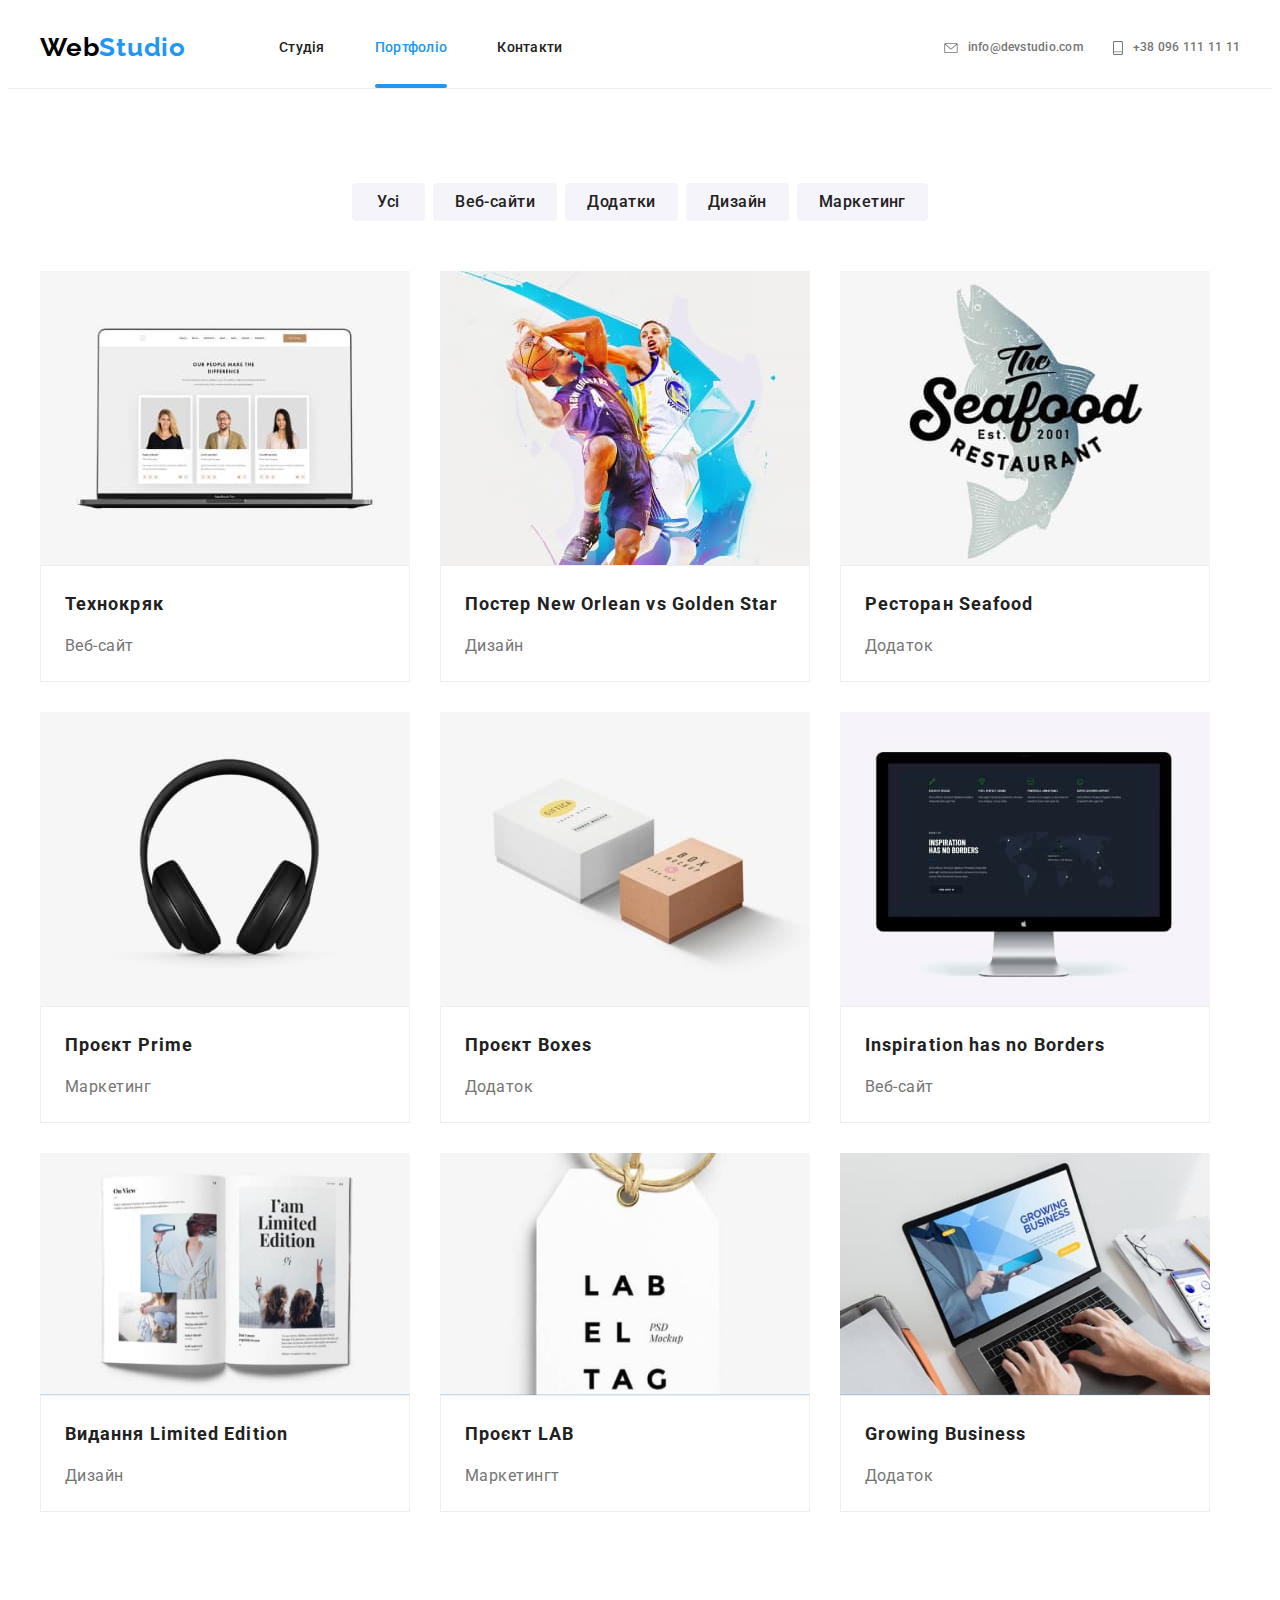
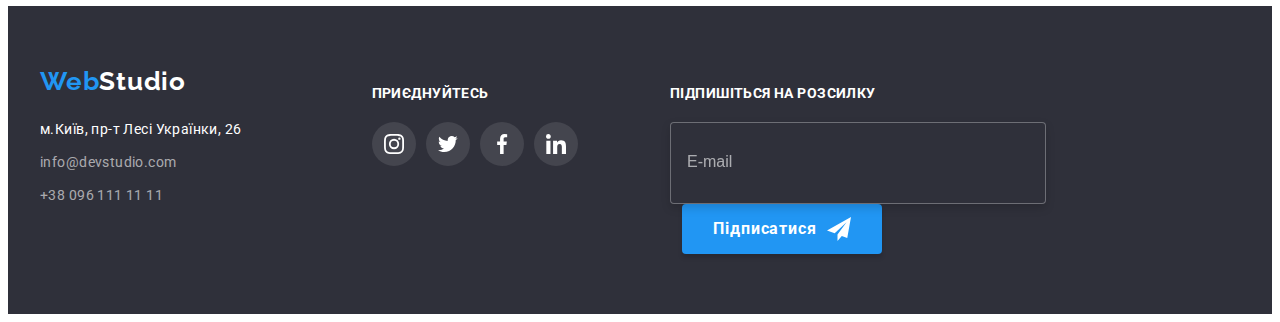
==== portfolio.html @ ff6c05c9 "final" ====
<!DOCTYPE html>
<html lang="uk">
  <head>
    <meta charset="UTF-8" />
    <meta http-equiv="X-UA-Compatible" content="IE=edge" />
    <meta name="viewport" content="width=device-width, initial-scale=1.0" />
    <title>Портфоліо</title>
    <link
      rel="stylesheet"
      href="https://cdnjs.cloudflare.com/ajax/libs/modern-normalize/1.1.0/modern-normalize.min.css"
      integrity="sha512-wpPYUAdjBVSE4KJnH1VR1HeZfpl1ub8YT/NKx4PuQ5NmX2tKuGu6U/JRp5y+Y8XG2tV+wKQpNHVUX03MfMFn9Q=="
      crossorigin="anonymous"
      referrerpolicy="no-referrer"
    />
    <link rel="preconnect" href="https://fonts.googleapis.com" />
    <link rel="preconnect" href="https://fonts.gstatic.com" crossorigin />
    <link
      href="https://fonts.googleapis.com/css2?family=Raleway:wght@700&family=Roboto:wght@400;500;700;900&display=swap"
      rel="stylesheet"
    />
    <link rel="stylesheet" href="./css/portfolio.min.css" />
  </head>
  <body>
    <!--------------------- шапка------------------------->
    <header class="header">
      <div class="container header__box">
        <a href="./index.html" class="link logo header__logo"
          ><span class="web">Web</span>Studio</a
        >
        <button
          type="button"
          class="button button__menu js-open-menu"
          aria-expanded="false"
          aria-controls="menu-container"
        >
          <svg
            width="40"
            height="40"
            aria-label="Переключатель мобильного меню"
            class="button__icon"
          >
            <use
              class="icon-open"
              href="./images/icons.svg#icon-menu_40px"
            ></use>
          </svg>
        </button>
        <!-- меню для телефону -->
        <div class="menu__container js-menu-container" id="menu-container">
          <button
            type="button"
            class="button button__menu button__menu--close js-close-menu"
          >
            <svg
              width="40"
              height="40"
              aria-label="Переключатель мобильного меню"
              class="button__icon"
            >
              <use
                class="icon-close"
                href="./images/icons.svg#icon-close_40px"
              ></use>
            </svg>
          </button>
          <nav class="header__nav">
            <ul class="list header__menu">
              <li class="header__items">
                <a href="./index.html" class="link header__link">Студія</a>
              </li>
              <li class="header__items">
                <a
                  href="./portfolio.html"
                  class="link header__link header__link--activ"
                  >Портфоліо</a
                >
              </li>
              <li class="header__items">
                <a href="#" class="link header__link">Контакти</a>
              </li>
            </ul>
          </nav>
          <!-- контакти в шапці -->
          <div class="menu__contact">
            <ul class="list header__contact">
              <li class="header__items">
                <a
                  href="mailto:info@devstudio.com"
                  class="link header__contact--mail"
                >
                  <svg class="header__icon" width="14" height="10">
                    <use href="./images/icons.svg#icon-envelope"></use></svg
                  >info@devstudio.com
                </a>
              </li>
              <li class="header__items">
                <a href="tel:+380961111111" class="link header__contact--tel">
                  <svg class="header__icon" width="10" height="14">
                    <use href="./images/icons.svg#icon-smartphone"></use>
                  </svg>
                  +38 096 111 11 11
                </a>
              </li>
            </ul>
            <ul lang="en" class="list menu__social">
              <li><a href="#" class="link menu__social--link">Instagram</a></li>
              <li class="line">|</li>
              <li><a href="#" class="link menu__social--link">Twitter</a></li>
              <li class="line">|</li>
              <li><a href="#" class="link menu__social--link">Facebook</a></li>
              <li class="line">|</li>
              <li><a href="#" class="link menu__social--link">LinkedIn</a></li>
            </ul>
          </div>
        </div>
      </div>
    </header>
    <main>
      <section class="portfolio section">
        <div class="container">
          <h1 class="visually-hidden">Портфоліо</h1>
          <!--------------------- меню проектів-кнопки ------------->
          <ul class="list project">
            <li><button type="button" class="project__button">Усі</button></li>
            <li>
              <button type="button" class="project__button">Веб-сайти</button>
            </li>
            <li>
              <button type="button" class="project__button">Додатки</button>
            </li>
            <li>
              <button type="button" class="project__button">Дизайн</button>
            </li>
            <li>
              <button type="button" class="project__button">Маркетинг</button>
            </li>
          </ul>

          <!---------------------------------проекти --------------->
          <ul class="list project__bloc">
            <li class="card">
              <a href="#" class="link card__link">
                <div class="card__thumb">
                  <picture>
                    <source
                      media="(min-width: 1200px)"
                      srcset="
                        ./images/techo-web-d-320.jpg 1x,
                        ./images/techo-web-d-640.jpg 2x
                      "
                      sizes="370px"
                    />
                    <source
                      media="(min-width:1200px)"
                      srcset="
                        ./images/techo-web-d-320.webp 1x,
                        ./images/techo-web-d-640.webp 2x
                      "
                      sizes="370px"
                    />
                    <source
                      media="(min-width: 768px)"
                      srcset="
                        ./images/techo-web-t-320.jpg 1x,
                        ./images/techo-web-t-640.jpg 2x
                      "
                      sizes="354px"
                    />
                    <source
                      media="(min-width: 768px)"
                      srcset="
                        ./images/techo-web-t-320.webp 1x,
                        ./images/techo-web-t-640.webp 2x
                      "
                      sizes="354px"
                    />
                    <source
                      media="(min-width: 480px)"
                      srcset="
                        ./images/techo-web-m-320.jpg 1x,
                        ./images/techo-web-m-640.jpg 2x
                      "
                      sizes="450px"
                    />
                    <source
                      media="(min-width: 480px)"
                      srcset="
                        ./images/techo-web-m-320.webp 1x,
                        ./images/techo-web-m-640.webp 2x
                      "
                      sizes="450px"
                    />
                    <img
                      src="./images/techo-web-m-320.jpg"
                      alt="Структура сайту"
                      sizes="100wv"
                    />
                  </picture>
                  <div class="overlay">
                    <p class="overlay__text">
                      Ресурс пропонує комплексні пропозиції з різним рівнем
                      функціоналу та сервісів. Все це дозволить відвідувачу
                      отримати вичерпні відомості про компанію чи приватну
                      особу.
                    </p>
                  </div>
                </div>
                <div class="card__bloc card__bloc--height">
                  <h2 class="card__title">Технокряк</h2>
                  <p class="card__text">Веб-сайт</p>
                </div>
              </a>
            </li>
            <li class="card">
              <a href="#" class="link card__link">
                <div class="card__thumb">
                  <picture>
                    <source
                      media="(min-width: 1200px)"
                      srcset="
                        ./images/new-orlean-d-320.jpg 1x,
                        ./images/new-orlean-d-640.jpg 2x
                      "
                      sizes="370px"
                    />
                    <source
                      media="(min-width:1200px)"
                      srcset="
                        ./images/new-orlean-d-320.webp 1x,
                        ./images/new-orlean-d-640.webp 2x
                      "
                      sizes="370px"
                    />
                    <source
                      media="(min-width: 768px)"
                      srcset="
                        ./images/new-orlean-t-320.jpg 1x,
                        ./images/new-orlean-t-640.jpg 2x
                      "
                      sizes="354px"
                    />
                    <source
                      media="(min-width: 768px)"
                      srcset="
                        ./images/new-orlean-t-320.webp 1x,
                        ./images/new-orlean-t-640.webp 2x
                      "
                      sizes="354px"
                    />
                    <source
                      media="(min-width: 480px)"
                      srcset="
                        ./images/new-orlean-m-320.jpg 1x,
                        ./images/new-orlean-m-640.jpg 2x
                      "
                      sizes="450px"
                    />
                    <source
                      media="(min-width: 480px)"
                      srcset="
                        ./images/new-orlean-m-320.webp 1x,
                        ./images/new-orlean-m-640.webp 2x
                      "
                      sizes="450px"
                    />
                    <img
                      src="./images/new-orlean-m-320.jpg"
                      alt="Постер New Orlean vs Golden Star"
                      sizes="100wv"
                    />
                  </picture>
                  <div class="overlay">
                    <p class="overlay__text">
                      Ресурс пропонує комплексні пропозиції з різним рівнем
                      функціоналу та сервісів. Все це дозволить відвідувачу
                      отримати вичерпні відомості про компанію чи приватну
                      особу.
                    </p>
                  </div>
                </div>
                <div class="card__bloc">
                  <h2 class="card__title">
                    Постер <span lang="en">New Orlean vs Golden Star</span>
                  </h2>
                  <p class="card__text">Дизайн</p>
                </div>
              </a>
            </li>
            <li class="card">
              <a href="#" class="link card__link">
                <div class="card__thumb">
                  <picture>
                    <source
                      media="(min-width: 1200px)"
                      srcset="
                        ./images/seafood-d-320.jpg 1x,
                        ./images/seafood-d-640.jpg 2x
                      "
                      sizes="370px"
                    />
                    <source
                      media="(min-width:1200px)"
                      srcset="
                        ./images/seafood-d-320.webp 1x,
                        ./images/seafood-d-640.webp 2x
                      "
                      sizes="370px"
                    />
                    <source
                      media="(min-width: 768px)"
                      srcset="
                        ./images/seafood-t-320.jpg 1x,
                        ./images/seafood-t-640.jpg 2x
                      "
                      sizes="354px"
                    />
                    <source
                      media="(min-width: 768px)"
                      srcset="
                        ./images/seafood-t-320.webp 1x,
                        ./images/seafood-t-640.webp 2x
                      "
                      sizes="354px"
                    />
                    <source
                      media="(min-width: 480px)"
                      srcset="
                        ./images/seafood-m-320.jpg 1x,
                        ./images/seafood-m-640.jpg 2x
                      "
                      sizes="450px"
                    />
                    <source
                      media="(min-width: 480px)"
                      srcset="
                        ./images/seafood-m-320.webp 1x,
                        ./images/seafood-m-640.webp 2x
                      "
                      sizes="450px"
                    />
                    <img
                      src="./images/seafood-m-320.jpg"
                      alt="Ресторан Seafood"
                      sizes="100wv"
                    />
                  </picture>
                  <div class="overlay">
                    <p class="overlay__text">
                      Ресурс пропонує комплексні пропозиції з різним рівнем
                      функціоналу та сервісів. Все це дозволить відвідувачу
                      отримати вичерпні відомості про компанію чи приватну
                      особу.
                    </p>
                  </div>
                </div>
                <div class="card__bloc">
                  <h2 class="card__title">
                    Ресторан <span lang="en">Seafood</span>
                  </h2>
                  <p class="card__text">Додаток</p>
                </div>
              </a>
            </li>
            <li class="card">
              <a href="#" class="link card__link">
                <div class="card__thumb">
                  <picture>
                    <source
                      media="(min-width: 1200px)"
                      srcset="
                        ./images/headphones-d-320.jpg 1x,
                        ./images/headphones-d-640.jpg 2x
                      "
                      sizes="370px"
                    />
                    <source
                      media="(min-width:1200px)"
                      srcset="
                        ./images/headphones-d-320.webp 1x,
                        ./images/headphones-d-640.webp 2x
                      "
                      sizes="370px"
                    />
                    <source
                      media="(min-width: 768px)"
                      srcset="
                        ./images/headphones-t-320.jpg 1x,
                        ./images/headphones-t-640.jpg 2x
                      "
                      sizes="354px"
                    />
                    <source
                      media="(min-width: 768px)"
                      srcset="
                        ./images/headphones-t-320.webp 1x,
                        ./images/headphones-t-640.webp 2x
                      "
                      sizes="354px"
                    />
                    <source
                      media="(min-width: 480px)"
                      srcset="
                        ./images/headphones-m-320.jpg 1x,
                        ./images/headphones-m-640.jpg 2x
                      "
                      sizes="450px"
                    />
                    <source
                      media="(min-width: 480px)"
                      srcset="
                        ./images/headphones-m-320.webp 1x,
                        ./images/headphones-m-640.webp 2x
                      "
                      sizes="450px"
                    />
                    <img
                      src="./images/headphones-m-320.jpg"
                      alt="Навушники"
                      sizes="100wv"
                    />
                  </picture>
                  <div class="overlay">
                    <p class="overlay__text">
                      Ресурс пропонує комплексні пропозиції з різним рівнем
                      функціоналу та сервісів. Все це дозволить відвідувачу
                      отримати вичерпні відомості про компанію чи приватну
                      особу.
                    </p>
                  </div>
                </div>
                <div class="card__bloc">
                  <h2 class="card__title">
                    Проєкт <span lang="en">Prime</span>
                  </h2>
                  <p class="card__text">Маркетинг</p>
                </div>
              </a>
            </li>
            <li class="card">
              <a href="#" class="link card__link">
                <div class="card__thumb">
                  <picture>
                    <source
                      media="(min-width: 1200px)"
                      srcset="
                        ./images/box-d-320.jpg 1x,
                        ./images/box-d-640.jpg 2x
                      "
                      sizes="370px"
                    />
                    <source
                      media="(min-width:1200px)"
                      srcset="
                        ./images/box-d-320.webp 1x,
                        ./images/box-d-640.webp 2x
                      "
                      sizes="370px"
                    />
                    <source
                      media="(min-width: 768px)"
                      srcset="
                        ./images/box-t-320.jpg 1x,
                        ./images/box-t-640.jpg 2x
                      "
                      sizes="354px"
                    />
                    <source
                      media="(min-width: 768px)"
                      srcset="
                        ./images/box-t-320.webp 1x,
                        ./images/box-t-640.webp 2x
                      "
                      sizes="354px"
                    />
                    <source
                      media="(min-width: 480px)"
                      srcset="
                        ./images/box-m-320.jpg 1x,
                        ./images/box-m-640.jpg 2x
                      "
                      sizes="450px"
                    />
                    <source
                      media="(min-width: 480px)"
                      srcset="
                        ./images/box-m-320.webp 1x,
                        ./images/box-m-640.webp 2x
                      "
                      sizes="450px"
                    />
                    <img
                      src="./images/box-m-320.jpg"
                      alt="Коробки"
                      sizes="100wv"
                    />
                  </picture>
                  <div class="overlay">
                    <p class="overlay__text">
                      Ресурс пропонує комплексні пропозиції з різним рівнем
                      функціоналу та сервісів. Все це дозволить відвідувачу
                      отримати вичерпні відомості про компанію чи приватну
                      особу.
                    </p>
                  </div>
                </div>
                <div class="card__bloc">
                  <h2 class="card__title">
                    Проєкт <span lang="en">Boxes</span>
                  </h2>
                  <p class="card__text">Додаток</p>
                </div>
              </a>
            </li>
            <li class="card">
              <a href="#" class="link card__link">
                <div class="card__thumb">
                  <picture>
                    <source
                      media="(min-width: 1200px)"
                      srcset="
                        ./images/website-d-320.jpg 1x,
                        ./images/website-d-640.jpg 2x
                      "
                      sizes="370px"
                    />
                    <source
                      media="(min-width:1200px)"
                      srcset="
                        ./images/website-d-320.webp 1x,
                        ./images/website-d-640.webp 2x
                      "
                      sizes="370px"
                    />
                    <source
                      media="(min-width: 768px)"
                      srcset="
                        ./images/website-t-320.jpg 1x,
                        ./images/website-t-640.jpg 2x
                      "
                      sizes="354px"
                    />
                    <source
                      media="(min-width: 768px)"
                      srcset="
                        ./images/website-t-320.webp 1x,
                        ./images/website-t-640.webp 2x
                      "
                      sizes="354px"
                    />
                    <source
                      media="(min-width: 480px)"
                      srcset="
                        ./images/website-m-320.jpg 1x,
                        ./images/website-m-640.jpg 2x
                      "
                      sizes="450px"
                    />
                    <source
                      media="(min-width: 480px)"
                      srcset="
                        ./images/website-m-320.webp 1x,
                        ./images/website-m-640.webp 2x
                      "
                      sizes="450px"
                    />
                    <img
                      src="./images/website-m-320.jpg"
                      alt="Фото веб-сайту"
                      sizes="100wv"
                    />
                  </picture>
                  <div class="overlay">
                    <p class="overlay__text">
                      Ресурс пропонує комплексні пропозиції з різним рівнем
                      функціоналу та сервісів. Все це дозволить відвідувачу
                      отримати вичерпні відомості про компанію чи приватну
                      особу.
                    </p>
                  </div>
                </div>
                <div class="card__bloc">
                  <h2 lang="en" class="card__title">
                    Inspiration has no Borders
                  </h2>
                  <p class="card__text">Веб-сайт</p>
                </div>
              </a>
            </li>
            <li class="card">
              <a href="#" class="link card__link">
                <div class="card__thumb">
                  <picture>
                    <source
                      media="(min-width: 1200px)"
                      srcset="
                        ./images/edition-d-320.jpg 1x,
                        ./images/edition-d-640.jpg 2x
                      "
                      sizes="370px"
                    />
                    <source
                      media="(min-width:1200px)"
                      srcset="
                        ./images/edition-d-320.webp 1x,
                        ./images/edition-d-640.webp 2x
                      "
                      sizes="370px"
                    />
                    <source
                      media="(min-width: 768px)"
                      srcset="
                        ./images/edition-t-320.jpg 1x,
                        ./images/edition-t-640.jpg 2x
                      "
                      sizes="354px"
                    />
                    <source
                      media="(min-width: 768px)"
                      srcset="
                        ./images/edition-t-320.webp 1x,
                        ./images/edition-t-640.webp 2x
                      "
                      sizes="354px"
                    />
                    <source
                      media="(min-width: 480px)"
                      srcset="
                        ./images/edition-m-320.jpg 1x,
                        ./images/edition-m-640.jpg 2x
                      "
                      sizes="450px"
                    />
                    <source
                      media="(min-width: 480px)"
                      srcset="
                        ./images/edition-m-320.webp 1x,
                        ./images/edition-m-640.webp 2x
                      "
                      sizes="450px"
                    />
                  </picture>
                  <img
                    src="./images/edition-m-320.jpg"
                    alt="Сайт видавництва"
                    sizes="100wv"
                  />
                  <div class="overlay">
                    <p class="overlay__text">
                      Ресурс пропонує комплексні пропозиції з різним рівнем
                      функціоналу та сервісів. Все це дозволить відвідувачу
                      отримати вичерпні відомості про компанію чи приватну
                      особу.
                    </p>
                  </div>
                </div>
                <div class="card__bloc">
                  <h2 class="card__title">
                    Видання <span lang="en">Limited Edition</span>
                  </h2>
                  <p class="card__text">Дизайн</p>
                </div>
              </a>
            </li>
            <li class="card">
              <a href="#" class="link card__link">
                <div class="card__thumb">
                  <picture>
                    <source
                      media="(min-width: 1200px)"
                      srcset="
                        ./images/project-d-320.jpg 1x,
                        ./images/project-d-640.jpg 2x
                      "
                      sizes="370px"
                    />
                    <source
                      media="(min-width:1200px)"
                      srcset="
                        ./images/project-d-320.webp 1x,
                        ./images/project-d-640.webp 2x
                      "
                      sizes="370px"
                    />
                    <source
                      media="(min-width: 768px)"
                      srcset="
                        ./images/project-t-320.jpg 1x,
                        ./images/project-t-640.jpg 2x
                      "
                      sizes="354px"
                    />
                    <source
                      media="(min-width: 768px)"
                      srcset="
                        ./images/project-t-320.webp 1x,
                        ./images/project-t-640.webp 2x
                      "
                      sizes="354px"
                    />
                    <source
                      media="(min-width: 480px)"
                      srcset="
                        ./images/project-m-320.jpg 1x,
                        ./images/project-m-640.jpg 2x
                      "
                      sizes="450px"
                    />
                    <source
                      media="(min-width: 480px)"
                      srcset="
                        ./images/project-m-320.webp 1x,
                        ./images/project-m-640.webp 2x
                      "
                      sizes="450px"
                    />
                  </picture>
                  <img
                    src="./images/project-m-320.jpg"
                    alt="Фото проєкту LAB"
                    sizes="100wv"
                  />
                  <div class="overlay">
                    <p class="overlay__text">
                      Ресурс пропонує комплексні пропозиції з різним рівнем
                      функціоналу та сервісів. Все це дозволить відвідувачу
                      отримати вичерпні відомості про компанію чи приватну
                      особу.
                    </p>
                  </div>
                </div>
                <div class="card__bloc">
                  <h2 class="card__title">Проєкт <span lang="en">LAB</span></h2>
                  <p class="card__text">Маркетингт</p>
                </div>
              </a>
            </li>
            <li class="card">
              <a href="#" class="link card__link">
                <div class="card__thumb">
                  <picture>
                    <source
                      media="(min-width: 1200px)"
                      srcset="
                        ./images/growing-business-d-320.jpg 1x,
                        ./images/growing-business-d-640.jpg 2x
                      "
                      sizes="370px"
                    />
                    <source
                      media="(min-width:1200px)"
                      srcset="
                        ./images/growing-business-d-320.webp 1x,
                        ./images/growing-business-d-640.webp 2x
                      "
                      sizes="370px"
                    />
                    <source
                      media="(min-width: 768px)"
                      srcset="
                        ./images/growing-business-t-320.jpg 1x,
                        ./images/growing-business-t-640.jpg 2x
                      "
                      sizes="354px"
                    />
                    <source
                      media="(min-width: 768px)"
                      srcset="
                        ./images/growing-business-t-320.webp 1x,
                        ./images/growing-business-t-640.webp 2x
                      "
                      sizes="354px"
                    />
                    <source
                      media="(min-width: 480px)"
                      srcset="
                        ./images/growing-business-m-320.jpg 1x,
                        ./images/growing-business-m-640.jpg 2x
                      "
                      sizes="450px"
                    />
                    <source
                      media="(min-width: 480px)"
                      srcset="
                        ./images/growing-business-m-320.webp 1x,
                        ./images/growing-business-m-640.webp 2x
                      "
                      sizes="450px"
                    />
                  </picture>
                  <img
                    src="./images/growing-business-m-320.jpg"
                    alt="Фото роботи на комп'ютері"
                    sizes="100wv"
                  />
                  <div class="overlay">
                    <p class="overlay__text">
                      Ресурс пропонує комплексні пропозиції з різним рівнем
                      функціоналу та сервісів. Все це дозволить відвідувачу
                      отримати вичерпні відомості про компанію чи приватну
                      особу.
                    </p>
                  </div>
                </div>
                <div class="card__bloc">
                  <h2 lang="en" class="card__title">Growing Business</h2>
                  <p class="card__text">Додаток</p>
                </div>
              </a>
            </li>
          </ul>
        </div>
      </section>
    </main>
    <!--------------------------- Підвал ------------------------->
    <footer class="footer">
      <div class="container footer-container">
        <div class="footer__main">
          <a href="./index.html" class="link logo footer__logo"
            ><span class="web__footer">Web</span>Studio</a
          >
          <address class="contact">
            <ul class="list contact__list">
              <li class="contact__item">
                <a
                  href="https://goo.gl/maps/CPtrU1FHBa2aNyZL9"
                  target="_blank"
                  rel="noopener noreferrer nofollow"
                  class="link contact contact--address"
                  >м.Київ, пр-т Лесі Українки, 26</a
                >
              </li>
              <li class="contact__item">
                <a
                  href="mailto:info@devstudio.com"
                  class="link contact contact--link"
                  >info@devstudio.com</a
                >
              </li>
              <li class="contact__item">
                <a href="tel:+380961111111" class="link contact contact--link"
                  >+38 096 111 11 11</a
                >
              </li>
            </ul>
          </address>
        </div>
        <!-- -------- Приєднуйся соц зв'язок в підвалі ------>
        <div class="footer__social">
          <p class="footer__text">Приєднуйтесь</p>
          <ul class="list social">
            <li class="social__link">
              <a href="#" class="social__button social__button--footer">
                <svg class="social__icon">
                  <use href="./images/icons.svg#icon-instagram"></use>
                </svg>
              </a>
            </li>
            <li class="social__link">
              <a href="#" class="social__button social__button--footer">
                <svg class="social__icon">
                  <use href="./images/icons.svg#icon-twitter"></use>
                </svg>
              </a>
            </li>
            <li class="social__link">
              <a href="#" class="social__button social__button--footer">
                <svg class="social__icon">
                  <use href="./images/icons.svg#icon-facebook"></use>
                </svg>
              </a>
            </li>
            <li class="social__link">
              <a href="#" class="social__button social__button--footer">
                <svg class="social__icon">
                  <use href="./images/icons.svg#icon-linkedin"></use>
                </svg>
              </a>
            </li>
          </ul>
        </div>
        <!------- Приєднайся залиш свою пошту --------------->
        <div class="footer__input">
          <p class="footer__text">Підпишіться на розсилку</p>
          <form class="footer-form" autocomplete="off">
            <label for="footer-email" class="footer-form__label">
              <input
                type="email"
                name="email"
                id="footer-email"
                placeholder="E-mail"
                class="footer-form__input"
            /></label>
            <button type="submit" class="footer-form__button">
              Підписатися
              <svg class="footer-form__icon">
                <use href="./images/icons.svg#icon-send"></use>
              </svg>
            </button>
          </form>
        </div>
      </div>
    </footer>
    <script src="./js/mobile-menu.js"></script>
  </body>
</html>
---- css/portfolio.min.css ----
body{font-family:"Roboto",sans-serif;background-color:#fff;color:#212121;font-size:14px;letter-spacing:.03em}.list{list-style:none}.link{padding-left:0;text-decoration:none}.container{min-width:320px;padding:0 15px;margin-left:auto;margin-right:auto}@media screen and (min-width: 480px){.container{max-width:480px}}@media screen and (min-width: 768px){.container{max-width:768px}}@media screen and (min-width: 1200px){.container{max-width:1200px}}h1,h2,h3,p,ul{margin:0;padding:0}img{display:block;max-width:100%;height:auto}button{display:block;font-family:inherit;cursor:pointer;border:none;border-radius:4px}.section{padding:94px 0px}@media screen and (max-width: 1199px){.section{padding-top:60px;padding-bottom:60px}}.visually-hidden{position:absolute;width:1px;height:1px;margin:-1px;padding:0;border:0;white-space:nowrap;-webkit-clip-path:inset(100%);clip-path:inset(100%);clip:rect(0 0 0 0);overflow:hidden}.logo{font-family:"Raleway",sans-serif;font-weight:700;font-size:26px;line-height:1.19;letter-spacing:.03em;color:#2196f3}@media screen and (max-width: 1199px){.logo{font-size:24px;line-height:1.16}}.header__logo{display:inline-block;-webkit-box-pack:center;-ms-flex-pack:center;justify-content:center;-webkit-box-align:center;-ms-flex-align:center;align-items:center}@media screen and (min-width: 767px){.header__logo{margin-right:88px}}@media screen and (min-width: 1200px){.header__logo{margin-right:93px}}.header__logo::after{display:-webkit-box;display:-ms-flexbox;display:flex;content:"";width:100%;height:1px;background:#2196f3;-webkit-transform:scale(0);transform:scale(0);-webkit-transform-origin:left;transform-origin:left;-webkit-transition:-webkit-transform 250ms cubic-bezier(0.4, 0, 0.2, 1);transition:-webkit-transform 250ms cubic-bezier(0.4, 0, 0.2, 1);transition:transform 250ms cubic-bezier(0.4, 0, 0.2, 1);transition:transform 250ms cubic-bezier(0.4, 0, 0.2, 1), -webkit-transform 250ms cubic-bezier(0.4, 0, 0.2, 1)}.header__logo:hover::after{-webkit-transform:scale(1);transform:scale(1)}.web{color:#000}.web__footer{color:#2196f3}.footer__logo{margin-bottom:20px;color:#fff;display:inline-block}.footer__logo::after{display:-webkit-box;display:-ms-flexbox;display:flex;content:"";width:100%;height:1px;background:#fff;-webkit-transform:scale(0);transform:scale(0);-webkit-transform-origin:left;transform-origin:left;-webkit-transition:-webkit-transform 250ms cubic-bezier(0.4, 0, 0.2, 1);transition:-webkit-transform 250ms cubic-bezier(0.4, 0, 0.2, 1);transition:transform 250ms cubic-bezier(0.4, 0, 0.2, 1);transition:transform 250ms cubic-bezier(0.4, 0, 0.2, 1), -webkit-transform 250ms cubic-bezier(0.4, 0, 0.2, 1)}.footer__logo:hover::after{-webkit-transform:scale(1);transform:scale(1)}.header{border-bottom:1px solid #ececec}.header__box{height:80px;display:-webkit-box;display:-ms-flexbox;display:flex;-webkit-box-align:center;-ms-flex-align:center;align-items:center;position:relative}@media screen and (max-width: 767px){.header__box{height:60px;-webkit-box-pack:justify;-ms-flex-pack:justify;justify-content:space-between}}@media screen and (max-width: 767px){.header__menu .header__items:not(:last-child){margin-bottom:32px}}@media screen and (min-width: 768px){.header__menu{display:-webkit-box;display:-ms-flexbox;display:flex;gap:50px;margin-left:auto;-webkit-box-pack:center;-ms-flex-pack:center;justify-content:center;-webkit-box-align:center;-ms-flex-align:center;align-items:center}}.header__link{position:relative;font-weight:500;font-size:40px;line-height:1.18;letter-spacing:.02em;color:#212121;-webkit-transition:color 250ms cubic-bezier(0.4, 0, 0.2, 1);transition:color 250ms cubic-bezier(0.4, 0, 0.2, 1)}@media screen and (min-width: 768px){.header__link{display:-webkit-box;display:-ms-flexbox;display:flex;-webkit-box-pack:center;-ms-flex-pack:center;justify-content:center;padding-top:32px;padding-bottom:32px;font-size:14px;line-height:1.14}}.header__link:focus,.header__link:hover{color:#2196f3}.header__link--activ{color:#2196f3}.header__link--activ::after{display:-webkit-box;display:-ms-flexbox;display:flex;position:absolute;bottom:0;content:"";width:100%;height:4px;background:#2196f3;border-radius:2px}.header__contact{display:-webkit-box;display:-ms-flexbox;display:flex;font-weight:500;font-size:12px;line-height:1.14;letter-spacing:.02em}@media screen and (max-width: 767px){.header__contact{display:-webkit-box;display:-ms-flexbox;display:flex;-webkit-box-orient:vertical;-webkit-box-direction:reverse;-ms-flex-direction:column-reverse;flex-direction:column-reverse;gap:32px;margin-bottom:64px}}@media screen and (min-width: 768px){.header__contact{display:-webkit-box;display:-ms-flexbox;display:flex;-ms-flex-wrap:wrap;flex-wrap:wrap;gap:10px;margin-left:90px}}@media screen and (min-width: 1200px){.header__contact{gap:30px}}@media screen and (max-width: 767px){.header__contact--tel{font-size:34px;line-height:1.18;color:#2196f3;-webkit-transition:color 250ms cubic-bezier(0.4, 0, 0.2, 1),background-color 250ms cubic-bezier(0.4, 0, 0.2, 1);transition:color 250ms cubic-bezier(0.4, 0, 0.2, 1),background-color 250ms cubic-bezier(0.4, 0, 0.2, 1)}.header__contact--tel:hover,.header__contact--tel:focus{color:#fff;background-color:#2196f3}}@media screen and (min-width: 768px){.header__contact--tel{display:-webkit-box;display:-ms-flexbox;display:flex;-webkit-box-pack:center;-ms-flex-pack:center;justify-content:center;-webkit-box-align:center;-ms-flex-align:center;align-items:center;color:#757575;-webkit-transition:color 250ms cubic-bezier(0.4, 0, 0.2, 1);transition:color 250ms cubic-bezier(0.4, 0, 0.2, 1)}.header__contact--tel:focus,.header__contact--tel:hover{color:#2196f3}}@media screen and (max-width: 767px){.header__contact--mail{font-size:24px;line-height:1.17;color:#757575;-webkit-transition:color 250ms cubic-bezier(0.4, 0, 0.2, 1),background-color 250ms cubic-bezier(0.4, 0, 0.2, 1);transition:color 250ms cubic-bezier(0.4, 0, 0.2, 1),background-color 250ms cubic-bezier(0.4, 0, 0.2, 1)}.header__contact--mail:hover,.header__contact--mail:focus{color:#fff;background-color:#757575}}@media screen and (min-width: 768px){.header__contact--mail{display:-webkit-box;display:-ms-flexbox;display:flex;-webkit-box-pack:center;-ms-flex-pack:center;justify-content:center;-webkit-box-align:center;-ms-flex-align:center;align-items:center;color:#757575;-webkit-transition:color 250ms cubic-bezier(0.4, 0, 0.2, 1);transition:color 250ms cubic-bezier(0.4, 0, 0.2, 1)}.header__contact--mail:focus,.header__contact--mail:hover{color:#2196f3}}.header__icon{-webkit-box-pack:center;-ms-flex-pack:center;justify-content:center;margin-right:10px;-ms-flex-item-align:center;align-self:center;fill:currentColor}@media screen and (max-width: 767px){.header__icon{display:none}}.menu__container{display:-webkit-box;display:-ms-flexbox;display:flex;width:1200px;-webkit-box-pack:justify;-ms-flex-pack:justify;justify-content:space-between;background-color:#fff}@media screen and (max-width: 767px){.menu__container{display:none;position:absolute;z-index:1;top:0;left:0;width:100%;height:796px;padding:48px 40px}.menu__container.js-menu-container{overflow:hidden;display:block;-webkit-transform:translateY(-100%);transform:translateY(-100%);-webkit-transition:-webkit-transform 1250ms cubic-bezier(0.4, 0, 0.2, 1);transition:-webkit-transform 1250ms cubic-bezier(0.4, 0, 0.2, 1);transition:transform 1250ms cubic-bezier(0.4, 0, 0.2, 1);transition:transform 1250ms cubic-bezier(0.4, 0, 0.2, 1), -webkit-transform 1250ms cubic-bezier(0.4, 0, 0.2, 1)}.menu__container.is-open{display:-webkit-box;display:-ms-flexbox;display:flex;-webkit-box-orient:vertical;-webkit-box-direction:normal;-ms-flex-direction:column;flex-direction:column;-webkit-box-pack:justify;-ms-flex-pack:justify;justify-content:space-between;-webkit-transform:translateY(0%);transform:translateY(0%)}}.button__icon{fill:currentColor}.button__menu{position:relative;display:-webkit-inline-box;display:-ms-inline-flexbox;display:inline-flex;background-color:#fff;color:#212121;-webkit-transition:color 250ms cubic-bezier(0.4, 0, 0.2, 1);transition:color 250ms cubic-bezier(0.4, 0, 0.2, 1)}.button__menu:focus,.button__menu:hover{color:#2196f3}.button__menu--close{position:absolute;top:10px;right:15px}@media screen and (min-width: 768px){.button__menu{display:none}}@media screen and (min-width: 768px){.menu__contact{display:-webkit-box;display:-ms-flexbox;display:flex;-webkit-box-align:center;-ms-flex-align:center;align-items:center}}.menu__social{display:none}@media screen and (max-width: 767px){.menu__social{display:-webkit-box;display:-ms-flexbox;display:flex;-ms-flex-wrap:wrap;flex-wrap:wrap;gap:10px;font-weight:500;font-size:18px;line-height:1.22;letter-spacing:.02em}}.menu__social--link{color:#2196f3;-webkit-transition:color 250ms cubic-bezier(0.4, 0, 0.2, 1),background-color 250ms cubic-bezier(0.4, 0, 0.2, 1);transition:color 250ms cubic-bezier(0.4, 0, 0.2, 1),background-color 250ms cubic-bezier(0.4, 0, 0.2, 1)}.menu__social--link:hover,.menu__social--link:focus{color:#fff;background-color:#2196f3}.line{color:rgba(33,33,33,.2)}.project{display:-webkit-box;display:-ms-flexbox;display:flex;-ms-flex-wrap:wrap;flex-wrap:wrap;gap:8px;-webkit-box-pack:center;-ms-flex-pack:center;justify-content:center;margin-bottom:50px}@media screen and (max-width: 767px){.project{width:326px;row-gap:15px;-webkit-box-pack:left;-ms-flex-pack:left;justify-content:left;margin-bottom:40px}}.project__button{min-width:73px;padding:6px 22px;font-weight:500;font-size:16px;line-height:1.62;letter-spacing:.03em;text-align:center;color:#212121;background-color:#f5f4fa;-webkit-box-shadow:none;box-shadow:none;-webkit-transition:background-color 250ms cubic-bezier(0.4, 0, 0.2, 1),color 250ms cubic-bezier(0.4, 0, 0.2, 1),-webkit-box-shadow 250ms cubic-bezier(0.4, 0, 0.2, 1);transition:background-color 250ms cubic-bezier(0.4, 0, 0.2, 1),color 250ms cubic-bezier(0.4, 0, 0.2, 1),-webkit-box-shadow 250ms cubic-bezier(0.4, 0, 0.2, 1);transition:background-color 250ms cubic-bezier(0.4, 0, 0.2, 1),color 250ms cubic-bezier(0.4, 0, 0.2, 1),box-shadow 250ms cubic-bezier(0.4, 0, 0.2, 1);transition:background-color 250ms cubic-bezier(0.4, 0, 0.2, 1),color 250ms cubic-bezier(0.4, 0, 0.2, 1),box-shadow 250ms cubic-bezier(0.4, 0, 0.2, 1),-webkit-box-shadow 250ms cubic-bezier(0.4, 0, 0.2, 1)}.project__button:hover,.project__button:focus{color:#fff;background-color:#2196f3;-webkit-box-shadow:0px 3px 1px rgba(0,0,0,.1),0px 1px 2px rgba(0,0,0,.08),0px 2px 2px rgba(0,0,0,.12);box-shadow:0px 3px 1px rgba(0,0,0,.1),0px 1px 2px rgba(0,0,0,.08),0px 2px 2px rgba(0,0,0,.12)}@media screen and (min-width: 768px){.project__bloc{display:-webkit-box;display:-ms-flexbox;display:flex;-ms-flex-wrap:wrap;flex-wrap:wrap;gap:30px}}.card{width:370px}@media screen and (max-width: 767px){.card{width:100%}.card:not(:last-child){margin-bottom:30px}}@media screen and (max-width: 1199px){.card{-ms-flex-preferred-size:calc((100% - 30px)/2);flex-basis:calc((100% - 30px)/2)}}.card__link{display:block;-webkit-box-shadow:none;box-shadow:none;-webkit-transition:-webkit-box-shadow 250ms cubic-bezier(0.4, 0, 0.2, 1);transition:-webkit-box-shadow 250ms cubic-bezier(0.4, 0, 0.2, 1);transition:box-shadow 250ms cubic-bezier(0.4, 0, 0.2, 1);transition:box-shadow 250ms cubic-bezier(0.4, 0, 0.2, 1), -webkit-box-shadow 250ms cubic-bezier(0.4, 0, 0.2, 1)}.card__link:hover,.card__link:focus{-webkit-box-shadow:0px 1px 1px rgba(0,0,0,.12),0px 4px 4px rgba(0,0,0,.06),1px 4px 6px rgba(0,0,0,.16);box-shadow:0px 1px 1px rgba(0,0,0,.12),0px 4px 4px rgba(0,0,0,.06),1px 4px 6px rgba(0,0,0,.16)}.card__bloc{padding:20px 24px;border:1px solid #eee}@media screen and (max-width: 1199px)and (min-width: 768px){.card__bloc--height{padding-bottom:56px}}.card__title{margin-bottom:9px;font-weight:700;font-size:18px;line-height:2;letter-spacing:.06em;color:#212121}.card__text{font-size:16px;line-height:1.88;letter-spacing:.03em;color:#757575}.card__thumb{position:relative;overflow:hidden}.overlay{position:absolute;width:100%;height:100%;bottom:0;-webkit-transform:translateY(100%);transform:translateY(100%);-webkit-transition:-webkit-transform 250ms cubic-bezier(0.4, 0, 0.2, 1);transition:-webkit-transform 250ms cubic-bezier(0.4, 0, 0.2, 1);transition:transform 250ms cubic-bezier(0.4, 0, 0.2, 1);transition:transform 250ms cubic-bezier(0.4, 0, 0.2, 1), -webkit-transform 250ms cubic-bezier(0.4, 0, 0.2, 1);background-color:rgba(33,150,243,.9)}.card__link:hover .overlay,.card__link:focus .overlay{-webkit-transform:translateY(0%);transform:translateY(0%)}.overlay__text{padding:63px 24px;font-size:18px;line-height:1.56;letter-spacing:.03em;color:#fff}.social{display:-webkit-box;display:-ms-flexbox;display:flex;gap:10px;-webkit-box-pack:center;-ms-flex-pack:center;justify-content:center}.social__button{width:44px;height:44px;background-color:#fff;color:#afb1b8;border-radius:50%;display:-webkit-box;display:-ms-flexbox;display:flex;-webkit-box-align:center;-ms-flex-align:center;align-items:center;-webkit-box-pack:center;-ms-flex-pack:center;justify-content:center;-webkit-transition:background-color 250ms cubic-bezier(0.4, 0, 0.2, 1),color 250ms cubic-bezier(0.4, 0, 0.2, 1);transition:background-color 250ms cubic-bezier(0.4, 0, 0.2, 1),color 250ms cubic-bezier(0.4, 0, 0.2, 1)}.social__button:hover,.social__button:focus{background-color:#2196f3;color:#fff;outline:none}.social__button--footer{color:#fff;background:rgba(255,255,255,.1)}.social__icon{fill:currentColor;width:20px;height:20px}.footer{background-color:#2f303a;padding:60px 0}@media screen and (max-width: 1199px){.footer{text-align:center}}.footer-container{display:-webkit-box;display:-ms-flexbox;display:flex;-ms-flex-wrap:wrap;flex-wrap:wrap;gap:60px;-webkit-box-pack:center;-ms-flex-pack:center;justify-content:center}@media screen and (min-width: 1200px){.footer-container{-webkit-box-align:baseline;-ms-flex-align:baseline;align-items:baseline}}@media screen and (min-width: 768px){.footer__main{padding-right:165px}}@media screen and (min-width: 1200px){.footer__main{padding-right:70px}}.contact{font-style:normal;font-size:14px;line-height:1.71;letter-spacing:.03em;-webkit-transition:color 250ms cubic-bezier(0.4, 0, 0.2, 1);transition:color 250ms cubic-bezier(0.4, 0, 0.2, 1)}.contact__item:not(:last-child){margin-bottom:9px}@media screen and (max-width: 1199px){.contact__item:not(:last-child){margin-bottom:8px}}.contact--address{color:#fff}.contact--address:hover,.contact--address:focus{color:#2196f3}.contact--link{color:rgba(255,255,255,.6)}.contact--link:hover,.contact--link:focus{color:#2196f3}.footer__text{margin-bottom:20px;font-weight:700;line-height:1.14;text-transform:uppercase;color:#fff}@media screen and (min-width: 1200px){.footer__input{margin-left:auto}}@media screen and (min-width: 1200px){.footer-form{display:-webkit-box;display:-ms-flexbox;display:flex;-ms-flex-wrap:wrap;flex-wrap:wrap;-webkit-box-pack:justify;-ms-flex-pack:justify;justify-content:space-between;-webkit-box-align:center;-ms-flex-align:center;align-items:center;width:570px}}@media screen and (max-width: 1199px){.footer-form{max-width:450px}}.footer-form__input{height:50px;width:358px;padding:15px 0 15px 16px;border:1px solid rgba(255,255,255,.3);border-radius:4px;-webkit-filter:drop-shadow(0px 4px 4px rgba(0, 0, 0, 0.15));filter:drop-shadow(0px 4px 4px rgba(0, 0, 0, 0.15));background-color:#2f303a;color:rgba(255,255,255,.6)}@media screen and (min-width: 480px)and (max-width: 1199px){.footer-form__input{width:450px;margin-bottom:20px}}@media screen and (max-width: 479px){.footer-form__input{margin-bottom:20px;width:calc(100vw - 30px)}}.footer-form__input::-webkit-input-placeholder{font-family:inherit;font-size:16px;line-height:1.25;color:rgba(255,255,255,.6)}.footer-form__input::-moz-placeholder{font-family:inherit;font-size:16px;line-height:1.25;color:rgba(255,255,255,.6)}.footer-form__input:-ms-input-placeholder{font-family:inherit;font-size:16px;line-height:1.25;color:rgba(255,255,255,.6)}.footer-form__input::-ms-input-placeholder{font-family:inherit;font-size:16px;line-height:1.25;color:rgba(255,255,255,.6)}.footer-form__input::placeholder{font-family:inherit;font-size:16px;line-height:1.25;color:rgba(255,255,255,.6)}.footer-form__button{display:-webkit-box;display:-ms-flexbox;display:flex;-webkit-box-pack:center;-ms-flex-pack:center;justify-content:center;-webkit-box-align:center;-ms-flex-align:center;align-items:center;width:200px;height:50px;padding:0;margin:0 auto;font-weight:700;font-size:16px;line-height:1.88;letter-spacing:.06em;color:#fff;background-color:#2196f3;border-radius:4px;-webkit-box-shadow:0px 4px 4px rgba(0,0,0,.15);box-shadow:0px 4px 4px rgba(0,0,0,.15);-webkit-transition:background-color 250ms cubic-bezier(0.4, 0, 0.2, 1);transition:background-color 250ms cubic-bezier(0.4, 0, 0.2, 1)}@media screen and (min-width: 1200px){.footer-form__button{margin-left:12px;margin-right:0}}.footer-form__button:hover,.footer-form__button:focus{background-color:#188ce8}.footer-form__icon{width:24px;height:24px;margin-left:10px}/*# sourceMappingURL=portfolio.min.css.map */
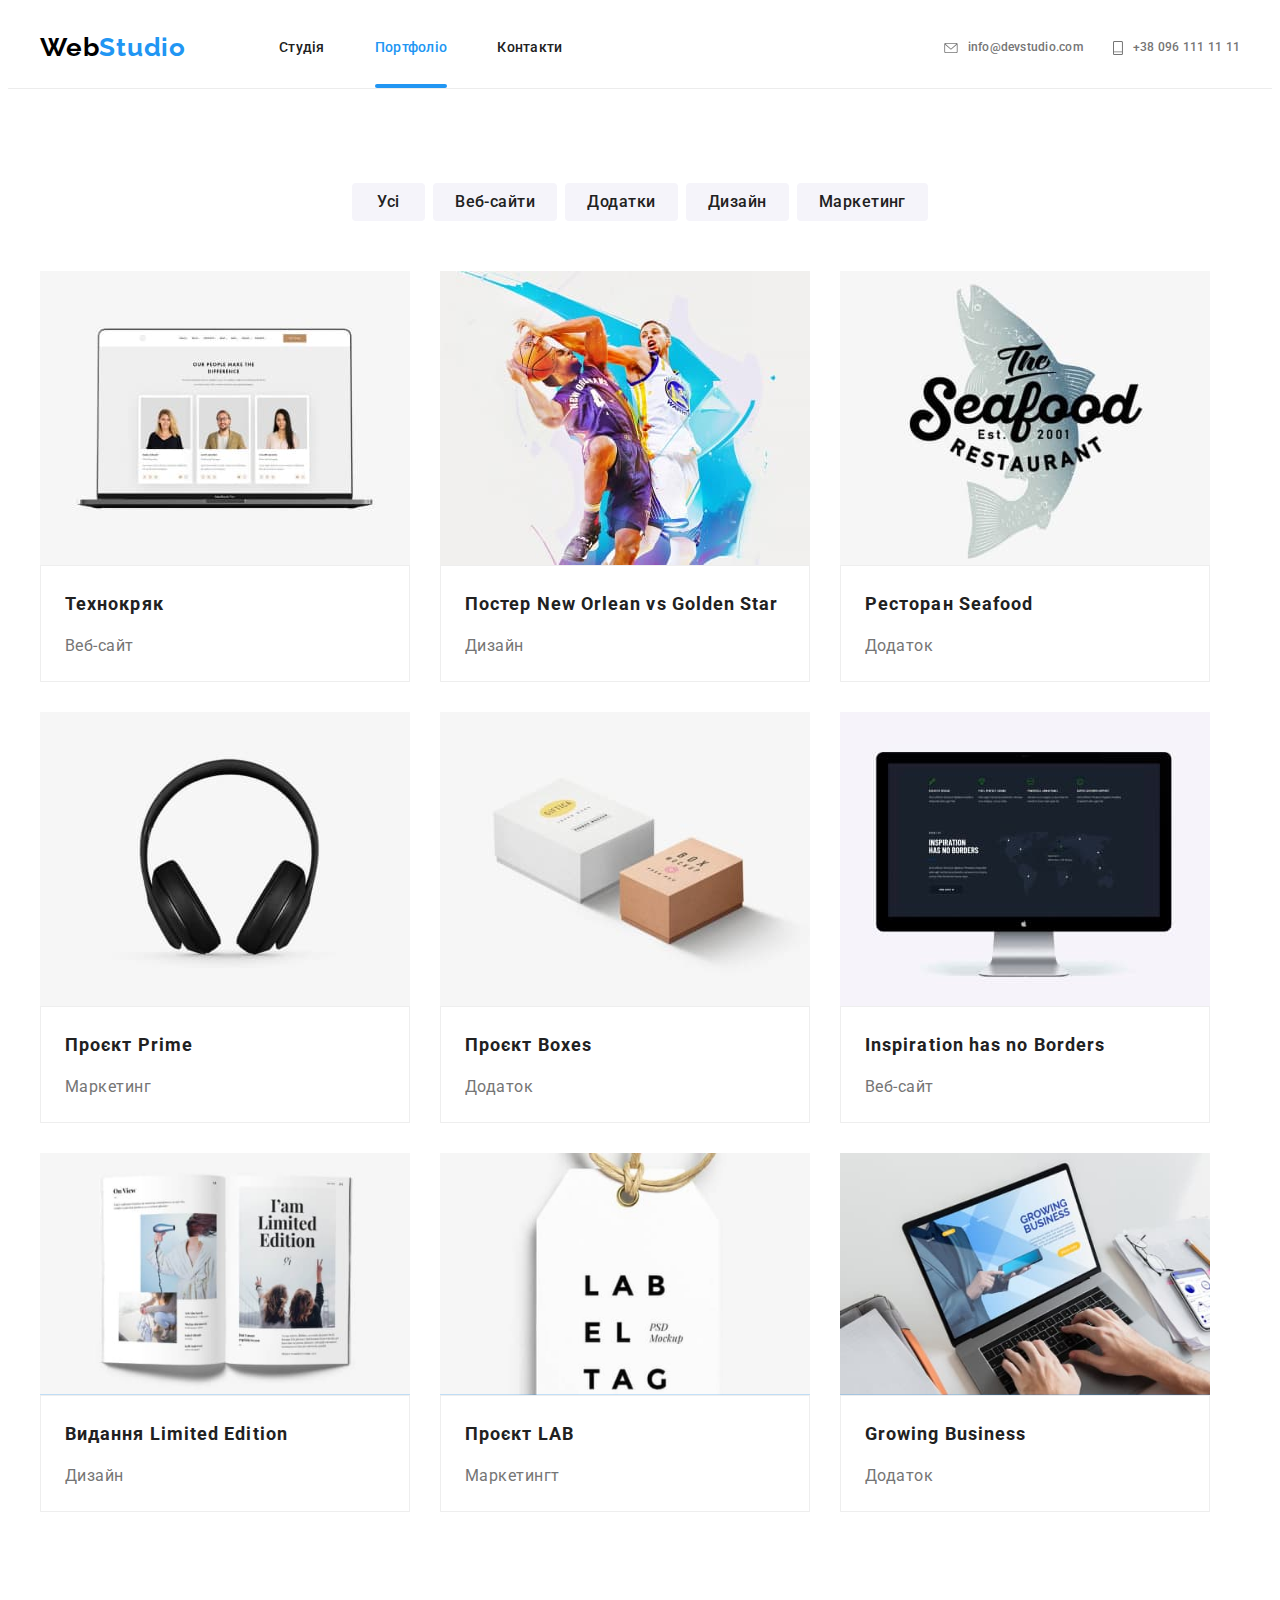
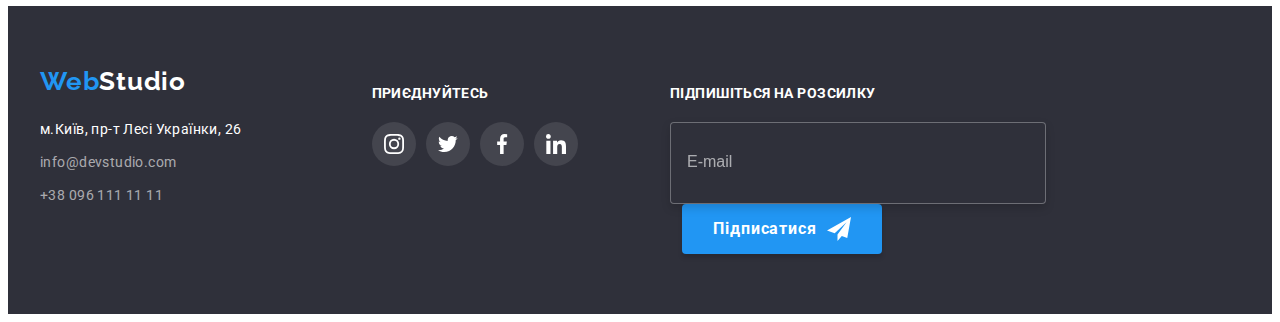
==== commit 71817037: "final_done2" ====
--- a/portfolio.html
+++ b/portfolio.html
@@ -76,7 +76,7 @@
                 >
               </li>
               <li class="header__items">
-                <a href="#" class="link header__link">Контакти</a>
+                <a href="#all_contact" class="link header__link">Контакти</a>
               </li>
             </ul>
           </nav>
@@ -813,6 +813,7 @@
     </main>
     <!--------------------------- Підвал ------------------------->
     <footer class="footer">
+      <h2 id="all_contact" class="visually-hidden">Наші контакти</h2>
       <div class="container footer-container">
         <div class="footer__main">
           <a href="./index.html" class="link logo footer__logo"
--- a/css/portfolio.min.css
+++ b/css/portfolio.min.css
@@ -1 +1 @@
-body{font-family:"Roboto",sans-serif;background-color:#fff;color:#212121;font-size:14px;letter-spacing:.03em}.list{list-style:none}.link{padding-left:0;text-decoration:none}.container{min-width:320px;padding:0 15px;margin-left:auto;margin-right:auto}@media screen and (min-width: 480px){.container{max-width:480px}}@media screen and (min-width: 768px){.container{max-width:768px}}@media screen and (min-width: 1200px){.container{max-width:1200px}}h1,h2,h3,p,ul{margin:0;padding:0}img{display:block;max-width:100%;height:auto}button{display:block;font-family:inherit;cursor:pointer;border:none;border-radius:4px}.section{padding:94px 0px}@media screen and (max-width: 1199px){.section{padding-top:60px;padding-bottom:60px}}.visually-hidden{position:absolute;width:1px;height:1px;margin:-1px;padding:0;border:0;white-space:nowrap;-webkit-clip-path:inset(100%);clip-path:inset(100%);clip:rect(0 0 0 0);overflow:hidden}.logo{font-family:"Raleway",sans-serif;font-weight:700;font-size:26px;line-height:1.19;letter-spacing:.03em;color:#2196f3}@media screen and (max-width: 1199px){.logo{font-size:24px;line-height:1.16}}.header__logo{display:inline-block;-webkit-box-pack:center;-ms-flex-pack:center;justify-content:center;-webkit-box-align:center;-ms-flex-align:center;align-items:center}@media screen and (min-width: 767px){.header__logo{margin-right:88px}}@media screen and (min-width: 1200px){.header__logo{margin-right:93px}}.header__logo::after{display:-webkit-box;display:-ms-flexbox;display:flex;content:"";width:100%;height:1px;background:#2196f3;-webkit-transform:scale(0);transform:scale(0);-webkit-transform-origin:left;transform-origin:left;-webkit-transition:-webkit-transform 250ms cubic-bezier(0.4, 0, 0.2, 1);transition:-webkit-transform 250ms cubic-bezier(0.4, 0, 0.2, 1);transition:transform 250ms cubic-bezier(0.4, 0, 0.2, 1);transition:transform 250ms cubic-bezier(0.4, 0, 0.2, 1), -webkit-transform 250ms cubic-bezier(0.4, 0, 0.2, 1)}.header__logo:hover::after{-webkit-transform:scale(1);transform:scale(1)}.web{color:#000}.web__footer{color:#2196f3}.footer__logo{margin-bottom:20px;color:#fff;display:inline-block}.footer__logo::after{display:-webkit-box;display:-ms-flexbox;display:flex;content:"";width:100%;height:1px;background:#fff;-webkit-transform:scale(0);transform:scale(0);-webkit-transform-origin:left;transform-origin:left;-webkit-transition:-webkit-transform 250ms cubic-bezier(0.4, 0, 0.2, 1);transition:-webkit-transform 250ms cubic-bezier(0.4, 0, 0.2, 1);transition:transform 250ms cubic-bezier(0.4, 0, 0.2, 1);transition:transform 250ms cubic-bezier(0.4, 0, 0.2, 1), -webkit-transform 250ms cubic-bezier(0.4, 0, 0.2, 1)}.footer__logo:hover::after{-webkit-transform:scale(1);transform:scale(1)}.header{border-bottom:1px solid #ececec}.header__box{height:80px;display:-webkit-box;display:-ms-flexbox;display:flex;-webkit-box-align:center;-ms-flex-align:center;align-items:center;position:relative}@media screen and (max-width: 767px){.header__box{height:60px;-webkit-box-pack:justify;-ms-flex-pack:justify;justify-content:space-between}}@media screen and (max-width: 767px){.header__menu .header__items:not(:last-child){margin-bottom:32px}}@media screen and (min-width: 768px){.header__menu{display:-webkit-box;display:-ms-flexbox;display:flex;gap:50px;margin-left:auto;-webkit-box-pack:center;-ms-flex-pack:center;justify-content:center;-webkit-box-align:center;-ms-flex-align:center;align-items:center}}.header__link{position:relative;font-weight:500;font-size:40px;line-height:1.18;letter-spacing:.02em;color:#212121;-webkit-transition:color 250ms cubic-bezier(0.4, 0, 0.2, 1);transition:color 250ms cubic-bezier(0.4, 0, 0.2, 1)}@media screen and (min-width: 768px){.header__link{display:-webkit-box;display:-ms-flexbox;display:flex;-webkit-box-pack:center;-ms-flex-pack:center;justify-content:center;padding-top:32px;padding-bottom:32px;font-size:14px;line-height:1.14}}.header__link:focus,.header__link:hover{color:#2196f3}.header__link--activ{color:#2196f3}.header__link--activ::after{display:-webkit-box;display:-ms-flexbox;display:flex;position:absolute;bottom:0;content:"";width:100%;height:4px;background:#2196f3;border-radius:2px}.header__contact{display:-webkit-box;display:-ms-flexbox;display:flex;font-weight:500;font-size:12px;line-height:1.14;letter-spacing:.02em}@media screen and (max-width: 767px){.header__contact{display:-webkit-box;display:-ms-flexbox;display:flex;-webkit-box-orient:vertical;-webkit-box-direction:reverse;-ms-flex-direction:column-reverse;flex-direction:column-reverse;gap:32px;margin-bottom:64px}}@media screen and (min-width: 768px){.header__contact{display:-webkit-box;display:-ms-flexbox;display:flex;-ms-flex-wrap:wrap;flex-wrap:wrap;gap:10px;margin-left:90px}}@media screen and (min-width: 1200px){.header__contact{gap:30px}}@media screen and (max-width: 767px){.header__contact--tel{font-size:34px;line-height:1.18;color:#2196f3;-webkit-transition:color 250ms cubic-bezier(0.4, 0, 0.2, 1),background-color 250ms cubic-bezier(0.4, 0, 0.2, 1);transition:color 250ms cubic-bezier(0.4, 0, 0.2, 1),background-color 250ms cubic-bezier(0.4, 0, 0.2, 1)}.header__contact--tel:hover,.header__contact--tel:focus{color:#fff;background-color:#2196f3}}@media screen and (min-width: 768px){.header__contact--tel{display:-webkit-box;display:-ms-flexbox;display:flex;-webkit-box-pack:center;-ms-flex-pack:center;justify-content:center;-webkit-box-align:center;-ms-flex-align:center;align-items:center;color:#757575;-webkit-transition:color 250ms cubic-bezier(0.4, 0, 0.2, 1);transition:color 250ms cubic-bezier(0.4, 0, 0.2, 1)}.header__contact--tel:focus,.header__contact--tel:hover{color:#2196f3}}@media screen and (max-width: 767px){.header__contact--mail{font-size:24px;line-height:1.17;color:#757575;-webkit-transition:color 250ms cubic-bezier(0.4, 0, 0.2, 1),background-color 250ms cubic-bezier(0.4, 0, 0.2, 1);transition:color 250ms cubic-bezier(0.4, 0, 0.2, 1),background-color 250ms cubic-bezier(0.4, 0, 0.2, 1)}.header__contact--mail:hover,.header__contact--mail:focus{color:#fff;background-color:#757575}}@media screen and (min-width: 768px){.header__contact--mail{display:-webkit-box;display:-ms-flexbox;display:flex;-webkit-box-pack:center;-ms-flex-pack:center;justify-content:center;-webkit-box-align:center;-ms-flex-align:center;align-items:center;color:#757575;-webkit-transition:color 250ms cubic-bezier(0.4, 0, 0.2, 1);transition:color 250ms cubic-bezier(0.4, 0, 0.2, 1)}.header__contact--mail:focus,.header__contact--mail:hover{color:#2196f3}}.header__icon{-webkit-box-pack:center;-ms-flex-pack:center;justify-content:center;margin-right:10px;-ms-flex-item-align:center;align-self:center;fill:currentColor}@media screen and (max-width: 767px){.header__icon{display:none}}.menu__container{display:-webkit-box;display:-ms-flexbox;display:flex;width:1200px;-webkit-box-pack:justify;-ms-flex-pack:justify;justify-content:space-between;background-color:#fff}@media screen and (max-width: 767px){.menu__container{display:none;position:absolute;z-index:1;top:0;left:0;width:100%;height:796px;padding:48px 40px}.menu__container.js-menu-container{overflow:hidden;display:block;-webkit-transform:translateY(-100%);transform:translateY(-100%);-webkit-transition:-webkit-transform 1250ms cubic-bezier(0.4, 0, 0.2, 1);transition:-webkit-transform 1250ms cubic-bezier(0.4, 0, 0.2, 1);transition:transform 1250ms cubic-bezier(0.4, 0, 0.2, 1);transition:transform 1250ms cubic-bezier(0.4, 0, 0.2, 1), -webkit-transform 1250ms cubic-bezier(0.4, 0, 0.2, 1)}.menu__container.is-open{display:-webkit-box;display:-ms-flexbox;display:flex;-webkit-box-orient:vertical;-webkit-box-direction:normal;-ms-flex-direction:column;flex-direction:column;-webkit-box-pack:justify;-ms-flex-pack:justify;justify-content:space-between;-webkit-transform:translateY(0%);transform:translateY(0%)}}.button__icon{fill:currentColor}.button__menu{position:relative;display:-webkit-inline-box;display:-ms-inline-flexbox;display:inline-flex;background-color:#fff;color:#212121;-webkit-transition:color 250ms cubic-bezier(0.4, 0, 0.2, 1);transition:color 250ms cubic-bezier(0.4, 0, 0.2, 1)}.button__menu:focus,.button__menu:hover{color:#2196f3}.button__menu--close{position:absolute;top:10px;right:15px}@media screen and (min-width: 768px){.button__menu{display:none}}@media screen and (min-width: 768px){.menu__contact{display:-webkit-box;display:-ms-flexbox;display:flex;-webkit-box-align:center;-ms-flex-align:center;align-items:center}}.menu__social{display:none}@media screen and (max-width: 767px){.menu__social{display:-webkit-box;display:-ms-flexbox;display:flex;-ms-flex-wrap:wrap;flex-wrap:wrap;gap:10px;font-weight:500;font-size:18px;line-height:1.22;letter-spacing:.02em}}.menu__social--link{color:#2196f3;-webkit-transition:color 250ms cubic-bezier(0.4, 0, 0.2, 1),background-color 250ms cubic-bezier(0.4, 0, 0.2, 1);transition:color 250ms cubic-bezier(0.4, 0, 0.2, 1),background-color 250ms cubic-bezier(0.4, 0, 0.2, 1)}.menu__social--link:hover,.menu__social--link:focus{color:#fff;background-color:#2196f3}.line{color:rgba(33,33,33,.2)}.project{display:-webkit-box;display:-ms-flexbox;display:flex;-ms-flex-wrap:wrap;flex-wrap:wrap;gap:8px;-webkit-box-pack:center;-ms-flex-pack:center;justify-content:center;margin-bottom:50px}@media screen and (max-width: 767px){.project{width:326px;row-gap:15px;-webkit-box-pack:left;-ms-flex-pack:left;justify-content:left;margin-bottom:40px}}.project__button{min-width:73px;padding:6px 22px;font-weight:500;font-size:16px;line-height:1.62;letter-spacing:.03em;text-align:center;color:#212121;background-color:#f5f4fa;-webkit-box-shadow:none;box-shadow:none;-webkit-transition:background-color 250ms cubic-bezier(0.4, 0, 0.2, 1),color 250ms cubic-bezier(0.4, 0, 0.2, 1),-webkit-box-shadow 250ms cubic-bezier(0.4, 0, 0.2, 1);transition:background-color 250ms cubic-bezier(0.4, 0, 0.2, 1),color 250ms cubic-bezier(0.4, 0, 0.2, 1),-webkit-box-shadow 250ms cubic-bezier(0.4, 0, 0.2, 1);transition:background-color 250ms cubic-bezier(0.4, 0, 0.2, 1),color 250ms cubic-bezier(0.4, 0, 0.2, 1),box-shadow 250ms cubic-bezier(0.4, 0, 0.2, 1);transition:background-color 250ms cubic-bezier(0.4, 0, 0.2, 1),color 250ms cubic-bezier(0.4, 0, 0.2, 1),box-shadow 250ms cubic-bezier(0.4, 0, 0.2, 1),-webkit-box-shadow 250ms cubic-bezier(0.4, 0, 0.2, 1)}.project__button:hover,.project__button:focus{color:#fff;background-color:#2196f3;-webkit-box-shadow:0px 3px 1px rgba(0,0,0,.1),0px 1px 2px rgba(0,0,0,.08),0px 2px 2px rgba(0,0,0,.12);box-shadow:0px 3px 1px rgba(0,0,0,.1),0px 1px 2px rgba(0,0,0,.08),0px 2px 2px rgba(0,0,0,.12)}@media screen and (min-width: 768px){.project__bloc{display:-webkit-box;display:-ms-flexbox;display:flex;-ms-flex-wrap:wrap;flex-wrap:wrap;gap:30px}}.card{width:370px}@media screen and (max-width: 767px){.card{width:100%}.card:not(:last-child){margin-bottom:30px}}@media screen and (max-width: 1199px){.card{-ms-flex-preferred-size:calc((100% - 30px)/2);flex-basis:calc((100% - 30px)/2)}}.card__link{display:block;-webkit-box-shadow:none;box-shadow:none;-webkit-transition:-webkit-box-shadow 250ms cubic-bezier(0.4, 0, 0.2, 1);transition:-webkit-box-shadow 250ms cubic-bezier(0.4, 0, 0.2, 1);transition:box-shadow 250ms cubic-bezier(0.4, 0, 0.2, 1);transition:box-shadow 250ms cubic-bezier(0.4, 0, 0.2, 1), -webkit-box-shadow 250ms cubic-bezier(0.4, 0, 0.2, 1)}.card__link:hover,.card__link:focus{-webkit-box-shadow:0px 1px 1px rgba(0,0,0,.12),0px 4px 4px rgba(0,0,0,.06),1px 4px 6px rgba(0,0,0,.16);box-shadow:0px 1px 1px rgba(0,0,0,.12),0px 4px 4px rgba(0,0,0,.06),1px 4px 6px rgba(0,0,0,.16)}.card__bloc{padding:20px 24px;border:1px solid #eee}@media screen and (max-width: 1199px)and (min-width: 768px){.card__bloc--height{padding-bottom:56px}}.card__title{margin-bottom:9px;font-weight:700;font-size:18px;line-height:2;letter-spacing:.06em;color:#212121}.card__text{font-size:16px;line-height:1.88;letter-spacing:.03em;color:#757575}.card__thumb{position:relative;overflow:hidden}.overlay{position:absolute;width:100%;height:100%;bottom:0;-webkit-transform:translateY(100%);transform:translateY(100%);-webkit-transition:-webkit-transform 250ms cubic-bezier(0.4, 0, 0.2, 1);transition:-webkit-transform 250ms cubic-bezier(0.4, 0, 0.2, 1);transition:transform 250ms cubic-bezier(0.4, 0, 0.2, 1);transition:transform 250ms cubic-bezier(0.4, 0, 0.2, 1), -webkit-transform 250ms cubic-bezier(0.4, 0, 0.2, 1);background-color:rgba(33,150,243,.9)}.card__link:hover .overlay,.card__link:focus .overlay{-webkit-transform:translateY(0%);transform:translateY(0%)}.overlay__text{padding:63px 24px;font-size:18px;line-height:1.56;letter-spacing:.03em;color:#fff}.social{display:-webkit-box;display:-ms-flexbox;display:flex;gap:10px;-webkit-box-pack:center;-ms-flex-pack:center;justify-content:center}.social__button{width:44px;height:44px;background-color:#fff;color:#afb1b8;border-radius:50%;display:-webkit-box;display:-ms-flexbox;display:flex;-webkit-box-align:center;-ms-flex-align:center;align-items:center;-webkit-box-pack:center;-ms-flex-pack:center;justify-content:center;-webkit-transition:background-color 250ms cubic-bezier(0.4, 0, 0.2, 1),color 250ms cubic-bezier(0.4, 0, 0.2, 1);transition:background-color 250ms cubic-bezier(0.4, 0, 0.2, 1),color 250ms cubic-bezier(0.4, 0, 0.2, 1)}.social__button:hover,.social__button:focus{background-color:#2196f3;color:#fff;outline:none}.social__button--footer{color:#fff;background:rgba(255,255,255,.1)}.social__icon{fill:currentColor;width:20px;height:20px}.footer{background-color:#2f303a;padding:60px 0}@media screen and (max-width: 1199px){.footer{text-align:center}}.footer-container{display:-webkit-box;display:-ms-flexbox;display:flex;-ms-flex-wrap:wrap;flex-wrap:wrap;gap:60px;-webkit-box-pack:center;-ms-flex-pack:center;justify-content:center}@media screen and (min-width: 1200px){.footer-container{-webkit-box-align:baseline;-ms-flex-align:baseline;align-items:baseline}}@media screen and (min-width: 768px){.footer__main{padding-right:165px}}@media screen and (min-width: 1200px){.footer__main{padding-right:70px}}.contact{font-style:normal;font-size:14px;line-height:1.71;letter-spacing:.03em;-webkit-transition:color 250ms cubic-bezier(0.4, 0, 0.2, 1);transition:color 250ms cubic-bezier(0.4, 0, 0.2, 1)}.contact__item:not(:last-child){margin-bottom:9px}@media screen and (max-width: 1199px){.contact__item:not(:last-child){margin-bottom:8px}}.contact--address{color:#fff}.contact--address:hover,.contact--address:focus{color:#2196f3}.contact--link{color:rgba(255,255,255,.6)}.contact--link:hover,.contact--link:focus{color:#2196f3}.footer__text{margin-bottom:20px;font-weight:700;line-height:1.14;text-transform:uppercase;color:#fff}@media screen and (min-width: 1200px){.footer__input{margin-left:auto}}@media screen and (min-width: 1200px){.footer-form{display:-webkit-box;display:-ms-flexbox;display:flex;-ms-flex-wrap:wrap;flex-wrap:wrap;-webkit-box-pack:justify;-ms-flex-pack:justify;justify-content:space-between;-webkit-box-align:center;-ms-flex-align:center;align-items:center;width:570px}}@media screen and (max-width: 1199px){.footer-form{max-width:450px}}.footer-form__input{height:50px;width:358px;padding:15px 0 15px 16px;border:1px solid rgba(255,255,255,.3);border-radius:4px;-webkit-filter:drop-shadow(0px 4px 4px rgba(0, 0, 0, 0.15));filter:drop-shadow(0px 4px 4px rgba(0, 0, 0, 0.15));background-color:#2f303a;color:rgba(255,255,255,.6)}@media screen and (min-width: 480px)and (max-width: 1199px){.footer-form__input{width:450px;margin-bottom:20px}}@media screen and (max-width: 479px){.footer-form__input{margin-bottom:20px;width:calc(100vw - 30px)}}.footer-form__input::-webkit-input-placeholder{font-family:inherit;font-size:16px;line-height:1.25;color:rgba(255,255,255,.6)}.footer-form__input::-moz-placeholder{font-family:inherit;font-size:16px;line-height:1.25;color:rgba(255,255,255,.6)}.footer-form__input:-ms-input-placeholder{font-family:inherit;font-size:16px;line-height:1.25;color:rgba(255,255,255,.6)}.footer-form__input::-ms-input-placeholder{font-family:inherit;font-size:16px;line-height:1.25;color:rgba(255,255,255,.6)}.footer-form__input::placeholder{font-family:inherit;font-size:16px;line-height:1.25;color:rgba(255,255,255,.6)}.footer-form__button{display:-webkit-box;display:-ms-flexbox;display:flex;-webkit-box-pack:center;-ms-flex-pack:center;justify-content:center;-webkit-box-align:center;-ms-flex-align:center;align-items:center;width:200px;height:50px;padding:0;margin:0 auto;font-weight:700;font-size:16px;line-height:1.88;letter-spacing:.06em;color:#fff;background-color:#2196f3;border-radius:4px;-webkit-box-shadow:0px 4px 4px rgba(0,0,0,.15);box-shadow:0px 4px 4px rgba(0,0,0,.15);-webkit-transition:background-color 250ms cubic-bezier(0.4, 0, 0.2, 1);transition:background-color 250ms cubic-bezier(0.4, 0, 0.2, 1)}@media screen and (min-width: 1200px){.footer-form__button{margin-left:12px;margin-right:0}}.footer-form__button:hover,.footer-form__button:focus{background-color:#188ce8}.footer-form__icon{width:24px;height:24px;margin-left:10px}/*# sourceMappingURL=portfolio.min.css.map */+body{font-family:"Roboto",sans-serif;background-color:#fff;color:#212121;font-size:14px;letter-spacing:.03em}.list{list-style:none}.link{padding-left:0;text-decoration:none}.container{min-width:320px;padding:0 15px;margin-left:auto;margin-right:auto}@media screen and (min-width: 480px){.container{max-width:480px}}@media screen and (min-width: 768px){.container{max-width:768px}}@media screen and (min-width: 1200px){.container{max-width:1200px}}h1,h2,h3,p,ul{margin:0;padding:0}img{display:block;max-width:100%;height:auto}button{display:block;font-family:inherit;cursor:pointer;border:none;border-radius:4px}.section{padding:94px 0px}@media screen and (max-width: 1199px){.section{padding-top:60px;padding-bottom:60px}}.visually-hidden{position:absolute;width:1px;height:1px;margin:-1px;padding:0;border:0;white-space:nowrap;-webkit-clip-path:inset(100%);clip-path:inset(100%);clip:rect(0 0 0 0);overflow:hidden}.logo{font-family:"Raleway",sans-serif;font-weight:700;font-size:26px;line-height:1.19;letter-spacing:.03em;color:#2196f3}@media screen and (max-width: 1199px){.logo{font-size:24px;line-height:1.16}}.header__logo{display:inline-block;-webkit-box-pack:center;-ms-flex-pack:center;justify-content:center;-webkit-box-align:center;-ms-flex-align:center;align-items:center}@media screen and (min-width: 767px){.header__logo{margin-right:88px}}@media screen and (min-width: 1200px){.header__logo{margin-right:93px}}.header__logo::after{display:-webkit-box;display:-ms-flexbox;display:flex;content:"";width:100%;height:1px;background:#2196f3;-webkit-transform:scale(0);transform:scale(0);-webkit-transform-origin:left;transform-origin:left;-webkit-transition:-webkit-transform 250ms cubic-bezier(0.4, 0, 0.2, 1);transition:-webkit-transform 250ms cubic-bezier(0.4, 0, 0.2, 1);transition:transform 250ms cubic-bezier(0.4, 0, 0.2, 1);transition:transform 250ms cubic-bezier(0.4, 0, 0.2, 1), -webkit-transform 250ms cubic-bezier(0.4, 0, 0.2, 1)}.header__logo:hover::after{-webkit-transform:scale(1);transform:scale(1)}.web{color:#000}.web__footer{color:#2196f3}.footer__logo{margin-bottom:20px;color:#fff;display:inline-block}.footer__logo::after{display:-webkit-box;display:-ms-flexbox;display:flex;content:"";width:100%;height:1px;background:#fff;-webkit-transform:scale(0);transform:scale(0);-webkit-transform-origin:left;transform-origin:left;-webkit-transition:-webkit-transform 250ms cubic-bezier(0.4, 0, 0.2, 1);transition:-webkit-transform 250ms cubic-bezier(0.4, 0, 0.2, 1);transition:transform 250ms cubic-bezier(0.4, 0, 0.2, 1);transition:transform 250ms cubic-bezier(0.4, 0, 0.2, 1), -webkit-transform 250ms cubic-bezier(0.4, 0, 0.2, 1)}.footer__logo:hover::after{-webkit-transform:scale(1);transform:scale(1)}.header{border-bottom:1px solid #ececec}.header__box{height:80px;display:-webkit-box;display:-ms-flexbox;display:flex;-webkit-box-align:center;-ms-flex-align:center;align-items:center;position:relative}@media screen and (max-width: 767px){.header__box{height:60px;-webkit-box-pack:justify;-ms-flex-pack:justify;justify-content:space-between}}@media screen and (max-width: 767px){.header__menu .header__items{margin-bottom:32px}}@media screen and (min-width: 768px){.header__menu{display:-webkit-box;display:-ms-flexbox;display:flex;gap:50px;margin-left:auto;-webkit-box-pack:center;-ms-flex-pack:center;justify-content:center;-webkit-box-align:center;-ms-flex-align:center;align-items:center}}.header__link{position:relative;font-weight:500;font-size:40px;line-height:1.18;letter-spacing:.02em;color:#212121;-webkit-transition:color 250ms cubic-bezier(0.4, 0, 0.2, 1);transition:color 250ms cubic-bezier(0.4, 0, 0.2, 1)}@media screen and (min-width: 768px){.header__link{display:-webkit-box;display:-ms-flexbox;display:flex;-webkit-box-pack:center;-ms-flex-pack:center;justify-content:center;padding-top:32px;padding-bottom:32px;font-size:14px;line-height:1.14}}.header__link:focus,.header__link:hover{color:#2196f3}.header__link--activ{color:#2196f3}.header__link--activ::after{display:-webkit-box;display:-ms-flexbox;display:flex;position:absolute;bottom:0;content:"";width:100%;height:4px;background:#2196f3;border-radius:2px}.header__contact{display:-webkit-box;display:-ms-flexbox;display:flex;font-weight:500;font-size:12px;line-height:1.14;letter-spacing:.02em}@media screen and (max-width: 767px){.header__contact{display:-webkit-box;display:-ms-flexbox;display:flex;-webkit-box-orient:vertical;-webkit-box-direction:reverse;-ms-flex-direction:column-reverse;flex-direction:column-reverse;gap:32px;margin-bottom:64px}}@media screen and (min-width: 768px){.header__contact{display:-webkit-box;display:-ms-flexbox;display:flex;-ms-flex-wrap:wrap;flex-wrap:wrap;gap:10px;margin-left:90px}}@media screen and (min-width: 1200px){.header__contact{gap:30px}}@media screen and (max-width: 767px){.header__contact--tel{font-size:34px;line-height:1.18;color:#2196f3;-webkit-transition:color 250ms cubic-bezier(0.4, 0, 0.2, 1),background-color 250ms cubic-bezier(0.4, 0, 0.2, 1);transition:color 250ms cubic-bezier(0.4, 0, 0.2, 1),background-color 250ms cubic-bezier(0.4, 0, 0.2, 1)}.header__contact--tel:hover,.header__contact--tel:focus{color:#fff;background-color:#2196f3}}@media screen and (min-width: 768px){.header__contact--tel{display:-webkit-box;display:-ms-flexbox;display:flex;-webkit-box-pack:center;-ms-flex-pack:center;justify-content:center;-webkit-box-align:center;-ms-flex-align:center;align-items:center;color:#757575;-webkit-transition:color 250ms cubic-bezier(0.4, 0, 0.2, 1);transition:color 250ms cubic-bezier(0.4, 0, 0.2, 1)}.header__contact--tel:focus,.header__contact--tel:hover{color:#2196f3}}@media screen and (max-width: 767px){.header__contact--mail{font-size:24px;line-height:1.17;color:#757575;-webkit-transition:color 250ms cubic-bezier(0.4, 0, 0.2, 1),background-color 250ms cubic-bezier(0.4, 0, 0.2, 1);transition:color 250ms cubic-bezier(0.4, 0, 0.2, 1),background-color 250ms cubic-bezier(0.4, 0, 0.2, 1)}.header__contact--mail:hover,.header__contact--mail:focus{color:#fff;background-color:#757575}}@media screen and (min-width: 768px){.header__contact--mail{display:-webkit-box;display:-ms-flexbox;display:flex;-webkit-box-pack:center;-ms-flex-pack:center;justify-content:center;-webkit-box-align:center;-ms-flex-align:center;align-items:center;color:#757575;-webkit-transition:color 250ms cubic-bezier(0.4, 0, 0.2, 1);transition:color 250ms cubic-bezier(0.4, 0, 0.2, 1)}.header__contact--mail:focus,.header__contact--mail:hover{color:#2196f3}}.header__icon{-webkit-box-pack:center;-ms-flex-pack:center;justify-content:center;margin-right:10px;-ms-flex-item-align:center;align-self:center;fill:currentColor}@media screen and (max-width: 767px){.header__icon{display:none}}.menu__container{display:-webkit-box;display:-ms-flexbox;display:flex;width:1200px;-webkit-box-pack:justify;-ms-flex-pack:justify;justify-content:space-between;background-color:#fff}@media screen and (max-width: 767px){.menu__container{display:none;position:fixed;z-index:1;top:0;left:0;width:100%;height:100%;padding:48px 40px}.menu__container.js-menu-container{overflow:hidden;display:block;-webkit-transform:translateY(-100%);transform:translateY(-100%);-webkit-transition:-webkit-transform 1250ms cubic-bezier(0.4, 0, 0.2, 1);transition:-webkit-transform 1250ms cubic-bezier(0.4, 0, 0.2, 1);transition:transform 1250ms cubic-bezier(0.4, 0, 0.2, 1);transition:transform 1250ms cubic-bezier(0.4, 0, 0.2, 1), -webkit-transform 1250ms cubic-bezier(0.4, 0, 0.2, 1)}.menu__container.is-open{display:-webkit-box;display:-ms-flexbox;display:flex;overflow:auto;-webkit-box-orient:vertical;-webkit-box-direction:normal;-ms-flex-direction:column;flex-direction:column;-webkit-box-pack:justify;-ms-flex-pack:justify;justify-content:space-between;-webkit-transform:translateY(0%);transform:translateY(0%)}}.button__icon{fill:currentColor}.button__menu{position:relative;display:-webkit-inline-box;display:-ms-inline-flexbox;display:inline-flex;background-color:#fff;color:#212121;-webkit-transition:color 250ms cubic-bezier(0.4, 0, 0.2, 1);transition:color 250ms cubic-bezier(0.4, 0, 0.2, 1)}.button__menu:focus,.button__menu:hover{color:#2196f3}.button__menu--close{position:absolute;top:10px;right:15px}@media screen and (min-width: 768px){.button__menu{display:none}}@media screen and (min-width: 768px){.menu__contact{display:-webkit-box;display:-ms-flexbox;display:flex;-webkit-box-align:center;-ms-flex-align:center;align-items:center}}.menu__social{display:none}@media screen and (max-width: 767px){.menu__social{display:-webkit-box;display:-ms-flexbox;display:flex;-ms-flex-wrap:wrap;flex-wrap:wrap;gap:10px;font-weight:500;font-size:18px;line-height:1.22;letter-spacing:.02em}}.menu__social--link{color:#2196f3;-webkit-transition:color 250ms cubic-bezier(0.4, 0, 0.2, 1),background-color 250ms cubic-bezier(0.4, 0, 0.2, 1);transition:color 250ms cubic-bezier(0.4, 0, 0.2, 1),background-color 250ms cubic-bezier(0.4, 0, 0.2, 1)}.menu__social--link:hover,.menu__social--link:focus{color:#fff;background-color:#2196f3}.line{color:rgba(33,33,33,.2)}.project{display:-webkit-box;display:-ms-flexbox;display:flex;-ms-flex-wrap:wrap;flex-wrap:wrap;gap:8px;-webkit-box-pack:center;-ms-flex-pack:center;justify-content:center;margin-bottom:50px}@media screen and (max-width: 767px){.project{max-width:326px;row-gap:15px;-webkit-box-pack:left;-ms-flex-pack:left;justify-content:left;margin-bottom:40px}}.project__button{min-width:73px;padding:6px 22px;font-weight:500;font-size:16px;line-height:1.62;letter-spacing:.03em;text-align:center;color:#212121;background-color:#f5f4fa;-webkit-box-shadow:none;box-shadow:none;-webkit-transition:background-color 250ms cubic-bezier(0.4, 0, 0.2, 1),color 250ms cubic-bezier(0.4, 0, 0.2, 1),-webkit-box-shadow 250ms cubic-bezier(0.4, 0, 0.2, 1);transition:background-color 250ms cubic-bezier(0.4, 0, 0.2, 1),color 250ms cubic-bezier(0.4, 0, 0.2, 1),-webkit-box-shadow 250ms cubic-bezier(0.4, 0, 0.2, 1);transition:background-color 250ms cubic-bezier(0.4, 0, 0.2, 1),color 250ms cubic-bezier(0.4, 0, 0.2, 1),box-shadow 250ms cubic-bezier(0.4, 0, 0.2, 1);transition:background-color 250ms cubic-bezier(0.4, 0, 0.2, 1),color 250ms cubic-bezier(0.4, 0, 0.2, 1),box-shadow 250ms cubic-bezier(0.4, 0, 0.2, 1),-webkit-box-shadow 250ms cubic-bezier(0.4, 0, 0.2, 1)}.project__button:hover,.project__button:focus{color:#fff;background-color:#2196f3;-webkit-box-shadow:0px 3px 1px rgba(0,0,0,.1),0px 1px 2px rgba(0,0,0,.08),0px 2px 2px rgba(0,0,0,.12);box-shadow:0px 3px 1px rgba(0,0,0,.1),0px 1px 2px rgba(0,0,0,.08),0px 2px 2px rgba(0,0,0,.12)}@media screen and (min-width: 768px){.project__bloc{display:-webkit-box;display:-ms-flexbox;display:flex;-ms-flex-wrap:wrap;flex-wrap:wrap;gap:30px}}.card{width:370px}@media screen and (max-width: 767px){.card{width:100%}.card:not(:last-child){margin-bottom:30px}}@media screen and (max-width: 1199px){.card{-ms-flex-preferred-size:calc((100% - 30px)/2);flex-basis:calc((100% - 30px)/2)}}.card__link{display:block;-webkit-box-shadow:none;box-shadow:none;-webkit-transition:-webkit-box-shadow 250ms cubic-bezier(0.4, 0, 0.2, 1);transition:-webkit-box-shadow 250ms cubic-bezier(0.4, 0, 0.2, 1);transition:box-shadow 250ms cubic-bezier(0.4, 0, 0.2, 1);transition:box-shadow 250ms cubic-bezier(0.4, 0, 0.2, 1), -webkit-box-shadow 250ms cubic-bezier(0.4, 0, 0.2, 1)}.card__link:hover,.card__link:focus{-webkit-box-shadow:0px 1px 1px rgba(0,0,0,.12),0px 4px 4px rgba(0,0,0,.06),1px 4px 6px rgba(0,0,0,.16);box-shadow:0px 1px 1px rgba(0,0,0,.12),0px 4px 4px rgba(0,0,0,.06),1px 4px 6px rgba(0,0,0,.16)}.card__bloc{padding:20px 24px;border:1px solid #eee}@media screen and (max-width: 1199px)and (min-width: 768px){.card__bloc--height{padding-bottom:56px}}.card__title{margin-bottom:9px;font-weight:700;font-size:18px;line-height:2;letter-spacing:.06em;color:#212121}.card__text{font-size:16px;line-height:1.88;letter-spacing:.03em;color:#757575}.card__thumb{position:relative;overflow:hidden}.overlay{position:absolute;width:100%;height:100%;bottom:0;-webkit-transform:translateY(100%);transform:translateY(100%);-webkit-transition:-webkit-transform 250ms cubic-bezier(0.4, 0, 0.2, 1);transition:-webkit-transform 250ms cubic-bezier(0.4, 0, 0.2, 1);transition:transform 250ms cubic-bezier(0.4, 0, 0.2, 1);transition:transform 250ms cubic-bezier(0.4, 0, 0.2, 1), -webkit-transform 250ms cubic-bezier(0.4, 0, 0.2, 1);background-color:rgba(33,150,243,.9)}.card__link:hover .overlay,.card__link:focus .overlay{-webkit-transform:translateY(0%);transform:translateY(0%)}.overlay__text{padding:63px 24px;font-size:18px;line-height:1.56;letter-spacing:.03em;color:#fff}@media screen and (max-width: 1199px){.overlay__text{padding:49px 24px 77px 24px}}@media screen and (max-width: 767px){.overlay__text{padding:77px 24px}}@media screen and (max-width: 479px){.overlay__text{padding:24px 24px}}.social{display:-webkit-box;display:-ms-flexbox;display:flex;gap:10px;-webkit-box-pack:center;-ms-flex-pack:center;justify-content:center}.social__button{width:44px;height:44px;background-color:#fff;color:#afb1b8;border-radius:50%;display:-webkit-box;display:-ms-flexbox;display:flex;-webkit-box-align:center;-ms-flex-align:center;align-items:center;-webkit-box-pack:center;-ms-flex-pack:center;justify-content:center;-webkit-transition:background-color 250ms cubic-bezier(0.4, 0, 0.2, 1),color 250ms cubic-bezier(0.4, 0, 0.2, 1);transition:background-color 250ms cubic-bezier(0.4, 0, 0.2, 1),color 250ms cubic-bezier(0.4, 0, 0.2, 1)}.social__button:hover,.social__button:focus{background-color:#2196f3;color:#fff;outline:none}.social__button--footer{color:#fff;background:rgba(255,255,255,.1)}.social__icon{fill:currentColor;width:20px;height:20px}.footer{background-color:#2f303a;padding:60px 0}@media screen and (max-width: 1199px){.footer{text-align:center}}.footer-container{display:-webkit-box;display:-ms-flexbox;display:flex;-ms-flex-wrap:wrap;flex-wrap:wrap;gap:60px;-webkit-box-pack:center;-ms-flex-pack:center;justify-content:center}@media screen and (min-width: 1200px){.footer-container{-webkit-box-align:baseline;-ms-flex-align:baseline;align-items:baseline}}@media screen and (min-width: 768px){.footer__main{padding-right:165px}}@media screen and (min-width: 1200px){.footer__main{padding-right:70px}}.contact{font-style:normal;font-size:14px;line-height:1.71;letter-spacing:.03em;-webkit-transition:color 250ms cubic-bezier(0.4, 0, 0.2, 1);transition:color 250ms cubic-bezier(0.4, 0, 0.2, 1)}.contact__item:not(:last-child){margin-bottom:9px}@media screen and (max-width: 1199px){.contact__item:not(:last-child){margin-bottom:8px}}.contact--address{color:#fff}.contact--address:hover,.contact--address:focus{color:#2196f3}.contact--link{color:rgba(255,255,255,.6)}.contact--link:hover,.contact--link:focus{color:#2196f3}.footer__text{margin-bottom:20px;font-weight:700;line-height:1.14;text-transform:uppercase;color:#fff}@media screen and (min-width: 1200px){.footer__input{margin-left:auto}}@media screen and (min-width: 1200px){.footer-form{display:-webkit-box;display:-ms-flexbox;display:flex;-ms-flex-wrap:wrap;flex-wrap:wrap;-webkit-box-pack:justify;-ms-flex-pack:justify;justify-content:space-between;-webkit-box-align:center;-ms-flex-align:center;align-items:center;width:570px}}@media screen and (max-width: 1199px){.footer-form{max-width:450px}}.footer-form__input{height:50px;width:358px;padding:15px 0 15px 16px;border:1px solid rgba(255,255,255,.3);border-radius:4px;-webkit-filter:drop-shadow(0px 4px 4px rgba(0, 0, 0, 0.15));filter:drop-shadow(0px 4px 4px rgba(0, 0, 0, 0.15));background-color:#2f303a;color:rgba(255,255,255,.6)}@media screen and (min-width: 480px)and (max-width: 1199px){.footer-form__input{width:450px;margin-bottom:20px}}@media screen and (max-width: 479px){.footer-form__input{margin-bottom:20px;width:calc(100vw - 30px)}}.footer-form__input::-webkit-input-placeholder{font-family:inherit;font-size:16px;line-height:1.25;color:rgba(255,255,255,.6)}.footer-form__input::-moz-placeholder{font-family:inherit;font-size:16px;line-height:1.25;color:rgba(255,255,255,.6)}.footer-form__input:-ms-input-placeholder{font-family:inherit;font-size:16px;line-height:1.25;color:rgba(255,255,255,.6)}.footer-form__input::-ms-input-placeholder{font-family:inherit;font-size:16px;line-height:1.25;color:rgba(255,255,255,.6)}.footer-form__input::placeholder{font-family:inherit;font-size:16px;line-height:1.25;color:rgba(255,255,255,.6)}.footer-form__button{display:-webkit-box;display:-ms-flexbox;display:flex;-webkit-box-pack:center;-ms-flex-pack:center;justify-content:center;-webkit-box-align:center;-ms-flex-align:center;align-items:center;width:200px;height:50px;padding:0;margin:0 auto;font-weight:700;font-size:16px;line-height:1.88;letter-spacing:.06em;color:#fff;background-color:#2196f3;border-radius:4px;-webkit-box-shadow:0px 4px 4px rgba(0,0,0,.15);box-shadow:0px 4px 4px rgba(0,0,0,.15);-webkit-transition:background-color 250ms cubic-bezier(0.4, 0, 0.2, 1);transition:background-color 250ms cubic-bezier(0.4, 0, 0.2, 1)}@media screen and (min-width: 1200px){.footer-form__button{margin-left:12px;margin-right:0}}.footer-form__button:hover,.footer-form__button:focus{background-color:#188ce8}.footer-form__icon{width:24px;height:24px;margin-left:10px}/*# sourceMappingURL=portfolio.min.css.map */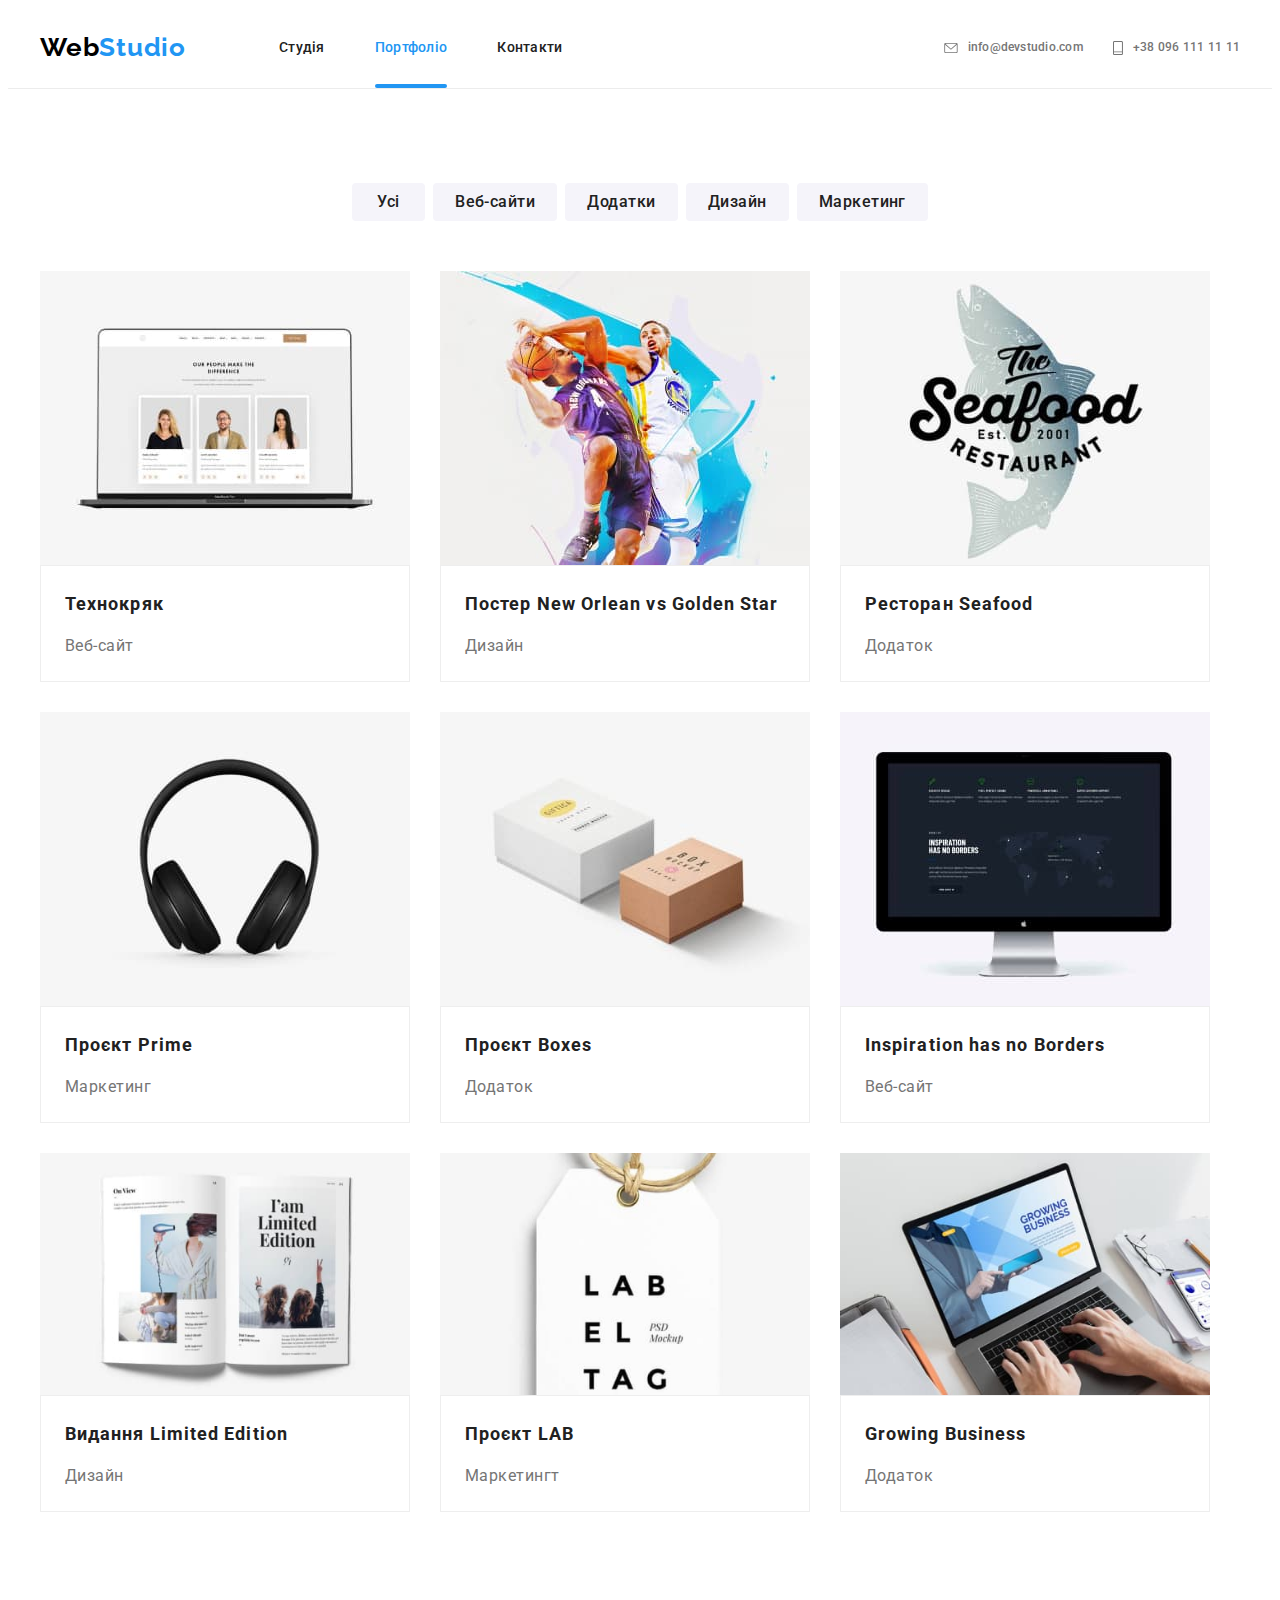
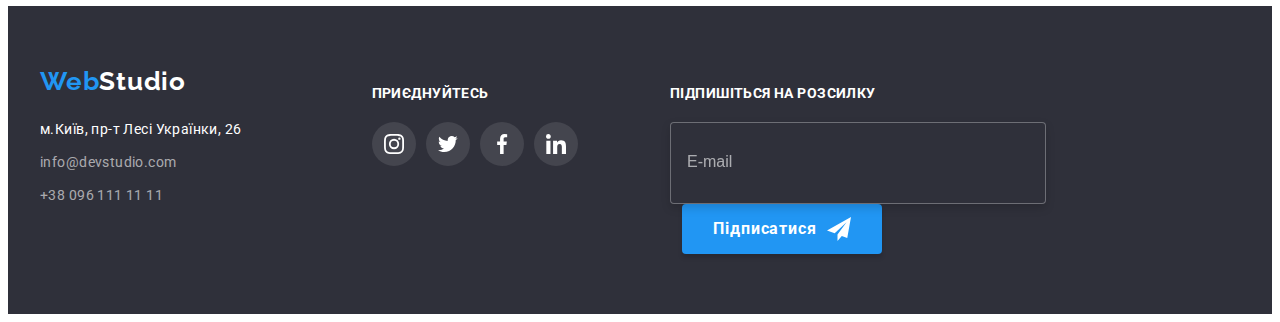
==== commit 6c31af97: "well_done" ====
--- a/portfolio.html
+++ b/portfolio.html
@@ -193,7 +193,7 @@
                     <img
                       src="./images/techo-web-m-320.jpg"
                       alt="Структура сайту"
-                      sizes="100wv"
+                      width="100%"
                     />
                   </picture>
                   <div class="overlay">
@@ -266,7 +266,7 @@
                     <img
                       src="./images/new-orlean-m-320.jpg"
                       alt="Постер New Orlean vs Golden Star"
-                      sizes="100wv"
+                      width="100%"
                     />
                   </picture>
                   <div class="overlay">
@@ -341,7 +341,7 @@
                     <img
                       src="./images/seafood-m-320.jpg"
                       alt="Ресторан Seafood"
-                      sizes="100wv"
+                      width="100%"
                     />
                   </picture>
                   <div class="overlay">
@@ -416,7 +416,7 @@
                     <img
                       src="./images/headphones-m-320.jpg"
                       alt="Навушники"
-                      sizes="100wv"
+                      width="100%"
                     />
                   </picture>
                   <div class="overlay">
@@ -491,7 +491,7 @@
                     <img
                       src="./images/box-m-320.jpg"
                       alt="Коробки"
-                      sizes="100wv"
+                      width="100%"
                     />
                   </picture>
                   <div class="overlay">
@@ -566,7 +566,7 @@
                     <img
                       src="./images/website-m-320.jpg"
                       alt="Фото веб-сайту"
-                      sizes="100wv"
+                      width="100%"
                     />
                   </picture>
                   <div class="overlay">
@@ -642,7 +642,7 @@
                   <img
                     src="./images/edition-m-320.jpg"
                     alt="Сайт видавництва"
-                    sizes="100wv"
+                    width="100%"
                   />
                   <div class="overlay">
                     <p class="overlay__text">
@@ -717,7 +717,7 @@
                   <img
                     src="./images/project-m-320.jpg"
                     alt="Фото проєкту LAB"
-                    sizes="100wv"
+                    width="100%"
                   />
                   <div class="overlay">
                     <p class="overlay__text">
@@ -790,7 +790,7 @@
                   <img
                     src="./images/growing-business-m-320.jpg"
                     alt="Фото роботи на комп'ютері"
-                    sizes="100wv"
+                    width="100%"
                   />
                   <div class="overlay">
                     <p class="overlay__text">
--- a/css/portfolio.min.css
+++ b/css/portfolio.min.css
@@ -1 +1 @@
-body{font-family:"Roboto",sans-serif;background-color:#fff;color:#212121;font-size:14px;letter-spacing:.03em}.list{list-style:none}.link{padding-left:0;text-decoration:none}.container{min-width:320px;padding:0 15px;margin-left:auto;margin-right:auto}@media screen and (min-width: 480px){.container{max-width:480px}}@media screen and (min-width: 768px){.container{max-width:768px}}@media screen and (min-width: 1200px){.container{max-width:1200px}}h1,h2,h3,p,ul{margin:0;padding:0}img{display:block;max-width:100%;height:auto}button{display:block;font-family:inherit;cursor:pointer;border:none;border-radius:4px}.section{padding:94px 0px}@media screen and (max-width: 1199px){.section{padding-top:60px;padding-bottom:60px}}.visually-hidden{position:absolute;width:1px;height:1px;margin:-1px;padding:0;border:0;white-space:nowrap;-webkit-clip-path:inset(100%);clip-path:inset(100%);clip:rect(0 0 0 0);overflow:hidden}.logo{font-family:"Raleway",sans-serif;font-weight:700;font-size:26px;line-height:1.19;letter-spacing:.03em;color:#2196f3}@media screen and (max-width: 1199px){.logo{font-size:24px;line-height:1.16}}.header__logo{display:inline-block;-webkit-box-pack:center;-ms-flex-pack:center;justify-content:center;-webkit-box-align:center;-ms-flex-align:center;align-items:center}@media screen and (min-width: 767px){.header__logo{margin-right:88px}}@media screen and (min-width: 1200px){.header__logo{margin-right:93px}}.header__logo::after{display:-webkit-box;display:-ms-flexbox;display:flex;content:"";width:100%;height:1px;background:#2196f3;-webkit-transform:scale(0);transform:scale(0);-webkit-transform-origin:left;transform-origin:left;-webkit-transition:-webkit-transform 250ms cubic-bezier(0.4, 0, 0.2, 1);transition:-webkit-transform 250ms cubic-bezier(0.4, 0, 0.2, 1);transition:transform 250ms cubic-bezier(0.4, 0, 0.2, 1);transition:transform 250ms cubic-bezier(0.4, 0, 0.2, 1), -webkit-transform 250ms cubic-bezier(0.4, 0, 0.2, 1)}.header__logo:hover::after{-webkit-transform:scale(1);transform:scale(1)}.web{color:#000}.web__footer{color:#2196f3}.footer__logo{margin-bottom:20px;color:#fff;display:inline-block}.footer__logo::after{display:-webkit-box;display:-ms-flexbox;display:flex;content:"";width:100%;height:1px;background:#fff;-webkit-transform:scale(0);transform:scale(0);-webkit-transform-origin:left;transform-origin:left;-webkit-transition:-webkit-transform 250ms cubic-bezier(0.4, 0, 0.2, 1);transition:-webkit-transform 250ms cubic-bezier(0.4, 0, 0.2, 1);transition:transform 250ms cubic-bezier(0.4, 0, 0.2, 1);transition:transform 250ms cubic-bezier(0.4, 0, 0.2, 1), -webkit-transform 250ms cubic-bezier(0.4, 0, 0.2, 1)}.footer__logo:hover::after{-webkit-transform:scale(1);transform:scale(1)}.header{border-bottom:1px solid #ececec}.header__box{height:80px;display:-webkit-box;display:-ms-flexbox;display:flex;-webkit-box-align:center;-ms-flex-align:center;align-items:center;position:relative}@media screen and (max-width: 767px){.header__box{height:60px;-webkit-box-pack:justify;-ms-flex-pack:justify;justify-content:space-between}}@media screen and (max-width: 767px){.header__menu .header__items{margin-bottom:32px}}@media screen and (min-width: 768px){.header__menu{display:-webkit-box;display:-ms-flexbox;display:flex;gap:50px;margin-left:auto;-webkit-box-pack:center;-ms-flex-pack:center;justify-content:center;-webkit-box-align:center;-ms-flex-align:center;align-items:center}}.header__link{position:relative;font-weight:500;font-size:40px;line-height:1.18;letter-spacing:.02em;color:#212121;-webkit-transition:color 250ms cubic-bezier(0.4, 0, 0.2, 1);transition:color 250ms cubic-bezier(0.4, 0, 0.2, 1)}@media screen and (min-width: 768px){.header__link{display:-webkit-box;display:-ms-flexbox;display:flex;-webkit-box-pack:center;-ms-flex-pack:center;justify-content:center;padding-top:32px;padding-bottom:32px;font-size:14px;line-height:1.14}}.header__link:focus,.header__link:hover{color:#2196f3}.header__link--activ{color:#2196f3}.header__link--activ::after{display:-webkit-box;display:-ms-flexbox;display:flex;position:absolute;bottom:0;content:"";width:100%;height:4px;background:#2196f3;border-radius:2px}.header__contact{display:-webkit-box;display:-ms-flexbox;display:flex;font-weight:500;font-size:12px;line-height:1.14;letter-spacing:.02em}@media screen and (max-width: 767px){.header__contact{display:-webkit-box;display:-ms-flexbox;display:flex;-webkit-box-orient:vertical;-webkit-box-direction:reverse;-ms-flex-direction:column-reverse;flex-direction:column-reverse;gap:32px;margin-bottom:64px}}@media screen and (min-width: 768px){.header__contact{display:-webkit-box;display:-ms-flexbox;display:flex;-ms-flex-wrap:wrap;flex-wrap:wrap;gap:10px;margin-left:90px}}@media screen and (min-width: 1200px){.header__contact{gap:30px}}@media screen and (max-width: 767px){.header__contact--tel{font-size:34px;line-height:1.18;color:#2196f3;-webkit-transition:color 250ms cubic-bezier(0.4, 0, 0.2, 1),background-color 250ms cubic-bezier(0.4, 0, 0.2, 1);transition:color 250ms cubic-bezier(0.4, 0, 0.2, 1),background-color 250ms cubic-bezier(0.4, 0, 0.2, 1)}.header__contact--tel:hover,.header__contact--tel:focus{color:#fff;background-color:#2196f3}}@media screen and (min-width: 768px){.header__contact--tel{display:-webkit-box;display:-ms-flexbox;display:flex;-webkit-box-pack:center;-ms-flex-pack:center;justify-content:center;-webkit-box-align:center;-ms-flex-align:center;align-items:center;color:#757575;-webkit-transition:color 250ms cubic-bezier(0.4, 0, 0.2, 1);transition:color 250ms cubic-bezier(0.4, 0, 0.2, 1)}.header__contact--tel:focus,.header__contact--tel:hover{color:#2196f3}}@media screen and (max-width: 767px){.header__contact--mail{font-size:24px;line-height:1.17;color:#757575;-webkit-transition:color 250ms cubic-bezier(0.4, 0, 0.2, 1),background-color 250ms cubic-bezier(0.4, 0, 0.2, 1);transition:color 250ms cubic-bezier(0.4, 0, 0.2, 1),background-color 250ms cubic-bezier(0.4, 0, 0.2, 1)}.header__contact--mail:hover,.header__contact--mail:focus{color:#fff;background-color:#757575}}@media screen and (min-width: 768px){.header__contact--mail{display:-webkit-box;display:-ms-flexbox;display:flex;-webkit-box-pack:center;-ms-flex-pack:center;justify-content:center;-webkit-box-align:center;-ms-flex-align:center;align-items:center;color:#757575;-webkit-transition:color 250ms cubic-bezier(0.4, 0, 0.2, 1);transition:color 250ms cubic-bezier(0.4, 0, 0.2, 1)}.header__contact--mail:focus,.header__contact--mail:hover{color:#2196f3}}.header__icon{-webkit-box-pack:center;-ms-flex-pack:center;justify-content:center;margin-right:10px;-ms-flex-item-align:center;align-self:center;fill:currentColor}@media screen and (max-width: 767px){.header__icon{display:none}}.menu__container{display:-webkit-box;display:-ms-flexbox;display:flex;width:1200px;-webkit-box-pack:justify;-ms-flex-pack:justify;justify-content:space-between;background-color:#fff}@media screen and (max-width: 767px){.menu__container{display:none;position:fixed;z-index:1;top:0;left:0;width:100%;height:100%;padding:48px 40px}.menu__container.js-menu-container{overflow:hidden;display:block;-webkit-transform:translateY(-100%);transform:translateY(-100%);-webkit-transition:-webkit-transform 1250ms cubic-bezier(0.4, 0, 0.2, 1);transition:-webkit-transform 1250ms cubic-bezier(0.4, 0, 0.2, 1);transition:transform 1250ms cubic-bezier(0.4, 0, 0.2, 1);transition:transform 1250ms cubic-bezier(0.4, 0, 0.2, 1), -webkit-transform 1250ms cubic-bezier(0.4, 0, 0.2, 1)}.menu__container.is-open{display:-webkit-box;display:-ms-flexbox;display:flex;overflow:auto;-webkit-box-orient:vertical;-webkit-box-direction:normal;-ms-flex-direction:column;flex-direction:column;-webkit-box-pack:justify;-ms-flex-pack:justify;justify-content:space-between;-webkit-transform:translateY(0%);transform:translateY(0%)}}.button__icon{fill:currentColor}.button__menu{position:relative;display:-webkit-inline-box;display:-ms-inline-flexbox;display:inline-flex;background-color:#fff;color:#212121;-webkit-transition:color 250ms cubic-bezier(0.4, 0, 0.2, 1);transition:color 250ms cubic-bezier(0.4, 0, 0.2, 1)}.button__menu:focus,.button__menu:hover{color:#2196f3}.button__menu--close{position:absolute;top:10px;right:15px}@media screen and (min-width: 768px){.button__menu{display:none}}@media screen and (min-width: 768px){.menu__contact{display:-webkit-box;display:-ms-flexbox;display:flex;-webkit-box-align:center;-ms-flex-align:center;align-items:center}}.menu__social{display:none}@media screen and (max-width: 767px){.menu__social{display:-webkit-box;display:-ms-flexbox;display:flex;-ms-flex-wrap:wrap;flex-wrap:wrap;gap:10px;font-weight:500;font-size:18px;line-height:1.22;letter-spacing:.02em}}.menu__social--link{color:#2196f3;-webkit-transition:color 250ms cubic-bezier(0.4, 0, 0.2, 1),background-color 250ms cubic-bezier(0.4, 0, 0.2, 1);transition:color 250ms cubic-bezier(0.4, 0, 0.2, 1),background-color 250ms cubic-bezier(0.4, 0, 0.2, 1)}.menu__social--link:hover,.menu__social--link:focus{color:#fff;background-color:#2196f3}.line{color:rgba(33,33,33,.2)}.project{display:-webkit-box;display:-ms-flexbox;display:flex;-ms-flex-wrap:wrap;flex-wrap:wrap;gap:8px;-webkit-box-pack:center;-ms-flex-pack:center;justify-content:center;margin-bottom:50px}@media screen and (max-width: 767px){.project{max-width:326px;row-gap:15px;-webkit-box-pack:left;-ms-flex-pack:left;justify-content:left;margin-bottom:40px}}.project__button{min-width:73px;padding:6px 22px;font-weight:500;font-size:16px;line-height:1.62;letter-spacing:.03em;text-align:center;color:#212121;background-color:#f5f4fa;-webkit-box-shadow:none;box-shadow:none;-webkit-transition:background-color 250ms cubic-bezier(0.4, 0, 0.2, 1),color 250ms cubic-bezier(0.4, 0, 0.2, 1),-webkit-box-shadow 250ms cubic-bezier(0.4, 0, 0.2, 1);transition:background-color 250ms cubic-bezier(0.4, 0, 0.2, 1),color 250ms cubic-bezier(0.4, 0, 0.2, 1),-webkit-box-shadow 250ms cubic-bezier(0.4, 0, 0.2, 1);transition:background-color 250ms cubic-bezier(0.4, 0, 0.2, 1),color 250ms cubic-bezier(0.4, 0, 0.2, 1),box-shadow 250ms cubic-bezier(0.4, 0, 0.2, 1);transition:background-color 250ms cubic-bezier(0.4, 0, 0.2, 1),color 250ms cubic-bezier(0.4, 0, 0.2, 1),box-shadow 250ms cubic-bezier(0.4, 0, 0.2, 1),-webkit-box-shadow 250ms cubic-bezier(0.4, 0, 0.2, 1)}.project__button:hover,.project__button:focus{color:#fff;background-color:#2196f3;-webkit-box-shadow:0px 3px 1px rgba(0,0,0,.1),0px 1px 2px rgba(0,0,0,.08),0px 2px 2px rgba(0,0,0,.12);box-shadow:0px 3px 1px rgba(0,0,0,.1),0px 1px 2px rgba(0,0,0,.08),0px 2px 2px rgba(0,0,0,.12)}@media screen and (min-width: 768px){.project__bloc{display:-webkit-box;display:-ms-flexbox;display:flex;-ms-flex-wrap:wrap;flex-wrap:wrap;gap:30px}}.card{width:370px}@media screen and (max-width: 767px){.card{width:100%}.card:not(:last-child){margin-bottom:30px}}@media screen and (max-width: 1199px){.card{-ms-flex-preferred-size:calc((100% - 30px)/2);flex-basis:calc((100% - 30px)/2)}}.card__link{display:block;-webkit-box-shadow:none;box-shadow:none;-webkit-transition:-webkit-box-shadow 250ms cubic-bezier(0.4, 0, 0.2, 1);transition:-webkit-box-shadow 250ms cubic-bezier(0.4, 0, 0.2, 1);transition:box-shadow 250ms cubic-bezier(0.4, 0, 0.2, 1);transition:box-shadow 250ms cubic-bezier(0.4, 0, 0.2, 1), -webkit-box-shadow 250ms cubic-bezier(0.4, 0, 0.2, 1)}.card__link:hover,.card__link:focus{-webkit-box-shadow:0px 1px 1px rgba(0,0,0,.12),0px 4px 4px rgba(0,0,0,.06),1px 4px 6px rgba(0,0,0,.16);box-shadow:0px 1px 1px rgba(0,0,0,.12),0px 4px 4px rgba(0,0,0,.06),1px 4px 6px rgba(0,0,0,.16)}.card__bloc{padding:20px 24px;border:1px solid #eee}@media screen and (max-width: 1199px)and (min-width: 768px){.card__bloc--height{padding-bottom:56px}}.card__title{margin-bottom:9px;font-weight:700;font-size:18px;line-height:2;letter-spacing:.06em;color:#212121}.card__text{font-size:16px;line-height:1.88;letter-spacing:.03em;color:#757575}.card__thumb{position:relative;overflow:hidden}.overlay{position:absolute;width:100%;height:100%;bottom:0;-webkit-transform:translateY(100%);transform:translateY(100%);-webkit-transition:-webkit-transform 250ms cubic-bezier(0.4, 0, 0.2, 1);transition:-webkit-transform 250ms cubic-bezier(0.4, 0, 0.2, 1);transition:transform 250ms cubic-bezier(0.4, 0, 0.2, 1);transition:transform 250ms cubic-bezier(0.4, 0, 0.2, 1), -webkit-transform 250ms cubic-bezier(0.4, 0, 0.2, 1);background-color:rgba(33,150,243,.9)}.card__link:hover .overlay,.card__link:focus .overlay{-webkit-transform:translateY(0%);transform:translateY(0%)}.overlay__text{padding:63px 24px;font-size:18px;line-height:1.56;letter-spacing:.03em;color:#fff}@media screen and (max-width: 1199px){.overlay__text{padding:49px 24px 77px 24px}}@media screen and (max-width: 767px){.overlay__text{padding:77px 24px}}@media screen and (max-width: 479px){.overlay__text{padding:24px 24px}}.social{display:-webkit-box;display:-ms-flexbox;display:flex;gap:10px;-webkit-box-pack:center;-ms-flex-pack:center;justify-content:center}.social__button{width:44px;height:44px;background-color:#fff;color:#afb1b8;border-radius:50%;display:-webkit-box;display:-ms-flexbox;display:flex;-webkit-box-align:center;-ms-flex-align:center;align-items:center;-webkit-box-pack:center;-ms-flex-pack:center;justify-content:center;-webkit-transition:background-color 250ms cubic-bezier(0.4, 0, 0.2, 1),color 250ms cubic-bezier(0.4, 0, 0.2, 1);transition:background-color 250ms cubic-bezier(0.4, 0, 0.2, 1),color 250ms cubic-bezier(0.4, 0, 0.2, 1)}.social__button:hover,.social__button:focus{background-color:#2196f3;color:#fff;outline:none}.social__button--footer{color:#fff;background:rgba(255,255,255,.1)}.social__icon{fill:currentColor;width:20px;height:20px}.footer{background-color:#2f303a;padding:60px 0}@media screen and (max-width: 1199px){.footer{text-align:center}}.footer-container{display:-webkit-box;display:-ms-flexbox;display:flex;-ms-flex-wrap:wrap;flex-wrap:wrap;gap:60px;-webkit-box-pack:center;-ms-flex-pack:center;justify-content:center}@media screen and (min-width: 1200px){.footer-container{-webkit-box-align:baseline;-ms-flex-align:baseline;align-items:baseline}}@media screen and (min-width: 768px){.footer__main{padding-right:165px}}@media screen and (min-width: 1200px){.footer__main{padding-right:70px}}.contact{font-style:normal;font-size:14px;line-height:1.71;letter-spacing:.03em;-webkit-transition:color 250ms cubic-bezier(0.4, 0, 0.2, 1);transition:color 250ms cubic-bezier(0.4, 0, 0.2, 1)}.contact__item:not(:last-child){margin-bottom:9px}@media screen and (max-width: 1199px){.contact__item:not(:last-child){margin-bottom:8px}}.contact--address{color:#fff}.contact--address:hover,.contact--address:focus{color:#2196f3}.contact--link{color:rgba(255,255,255,.6)}.contact--link:hover,.contact--link:focus{color:#2196f3}.footer__text{margin-bottom:20px;font-weight:700;line-height:1.14;text-transform:uppercase;color:#fff}@media screen and (min-width: 1200px){.footer__input{margin-left:auto}}@media screen and (min-width: 1200px){.footer-form{display:-webkit-box;display:-ms-flexbox;display:flex;-ms-flex-wrap:wrap;flex-wrap:wrap;-webkit-box-pack:justify;-ms-flex-pack:justify;justify-content:space-between;-webkit-box-align:center;-ms-flex-align:center;align-items:center;width:570px}}@media screen and (max-width: 1199px){.footer-form{max-width:450px}}.footer-form__input{height:50px;width:358px;padding:15px 0 15px 16px;border:1px solid rgba(255,255,255,.3);border-radius:4px;-webkit-filter:drop-shadow(0px 4px 4px rgba(0, 0, 0, 0.15));filter:drop-shadow(0px 4px 4px rgba(0, 0, 0, 0.15));background-color:#2f303a;color:rgba(255,255,255,.6)}@media screen and (min-width: 480px)and (max-width: 1199px){.footer-form__input{width:450px;margin-bottom:20px}}@media screen and (max-width: 479px){.footer-form__input{margin-bottom:20px;width:calc(100vw - 30px)}}.footer-form__input::-webkit-input-placeholder{font-family:inherit;font-size:16px;line-height:1.25;color:rgba(255,255,255,.6)}.footer-form__input::-moz-placeholder{font-family:inherit;font-size:16px;line-height:1.25;color:rgba(255,255,255,.6)}.footer-form__input:-ms-input-placeholder{font-family:inherit;font-size:16px;line-height:1.25;color:rgba(255,255,255,.6)}.footer-form__input::-ms-input-placeholder{font-family:inherit;font-size:16px;line-height:1.25;color:rgba(255,255,255,.6)}.footer-form__input::placeholder{font-family:inherit;font-size:16px;line-height:1.25;color:rgba(255,255,255,.6)}.footer-form__button{display:-webkit-box;display:-ms-flexbox;display:flex;-webkit-box-pack:center;-ms-flex-pack:center;justify-content:center;-webkit-box-align:center;-ms-flex-align:center;align-items:center;width:200px;height:50px;padding:0;margin:0 auto;font-weight:700;font-size:16px;line-height:1.88;letter-spacing:.06em;color:#fff;background-color:#2196f3;border-radius:4px;-webkit-box-shadow:0px 4px 4px rgba(0,0,0,.15);box-shadow:0px 4px 4px rgba(0,0,0,.15);-webkit-transition:background-color 250ms cubic-bezier(0.4, 0, 0.2, 1);transition:background-color 250ms cubic-bezier(0.4, 0, 0.2, 1)}@media screen and (min-width: 1200px){.footer-form__button{margin-left:12px;margin-right:0}}.footer-form__button:hover,.footer-form__button:focus{background-color:#188ce8}.footer-form__icon{width:24px;height:24px;margin-left:10px}/*# sourceMappingURL=portfolio.min.css.map */+body{font-family:"Roboto",sans-serif;background-color:#fff;color:#212121;font-size:14px;letter-spacing:.03em}.list{list-style:none}.link{padding-left:0;text-decoration:none}.container{min-width:320px;padding:0 15px;margin-left:auto;margin-right:auto}@media screen and (min-width: 480px){.container{max-width:480px}}@media screen and (min-width: 768px){.container{max-width:768px}}@media screen and (min-width: 1200px){.container{max-width:1200px}}h1,h2,h3,p,ul{margin:0;padding:0}img{display:block;max-width:100%;height:auto}button{display:block;font-family:inherit;cursor:pointer;border:none;border-radius:4px}.section{padding:94px 0px}@media screen and (max-width: 1199px){.section{padding-top:60px;padding-bottom:60px}}.visually-hidden{position:absolute;width:1px;height:1px;margin:-1px;padding:0;border:0;white-space:nowrap;-webkit-clip-path:inset(100%);clip-path:inset(100%);clip:rect(0 0 0 0);overflow:hidden}.logo{font-family:"Raleway",sans-serif;font-weight:700;font-size:26px;line-height:1.19;letter-spacing:.03em;color:#2196f3}@media screen and (max-width: 1199px){.logo{font-size:24px;line-height:1.16}}.header__logo{display:inline-block;-webkit-box-pack:center;-ms-flex-pack:center;justify-content:center;-webkit-box-align:center;-ms-flex-align:center;align-items:center}@media screen and (min-width: 767px){.header__logo{margin-right:88px}}@media screen and (min-width: 1200px){.header__logo{margin-right:93px}}.header__logo::after{display:-webkit-box;display:-ms-flexbox;display:flex;content:"";width:100%;height:1px;background:#2196f3;-webkit-transform:scale(0);transform:scale(0);-webkit-transform-origin:left;transform-origin:left;-webkit-transition:-webkit-transform 250ms cubic-bezier(0.4, 0, 0.2, 1);transition:-webkit-transform 250ms cubic-bezier(0.4, 0, 0.2, 1);transition:transform 250ms cubic-bezier(0.4, 0, 0.2, 1);transition:transform 250ms cubic-bezier(0.4, 0, 0.2, 1), -webkit-transform 250ms cubic-bezier(0.4, 0, 0.2, 1)}.header__logo:hover::after{-webkit-transform:scale(1);transform:scale(1)}.web{color:#000}.web__footer{color:#2196f3}.footer__logo{margin-bottom:20px;color:#fff;display:inline-block}.footer__logo::after{display:-webkit-box;display:-ms-flexbox;display:flex;content:"";width:100%;height:1px;background:#fff;-webkit-transform:scale(0);transform:scale(0);-webkit-transform-origin:left;transform-origin:left;-webkit-transition:-webkit-transform 250ms cubic-bezier(0.4, 0, 0.2, 1);transition:-webkit-transform 250ms cubic-bezier(0.4, 0, 0.2, 1);transition:transform 250ms cubic-bezier(0.4, 0, 0.2, 1);transition:transform 250ms cubic-bezier(0.4, 0, 0.2, 1), -webkit-transform 250ms cubic-bezier(0.4, 0, 0.2, 1)}.footer__logo:hover::after{-webkit-transform:scale(1);transform:scale(1)}.header{border-bottom:1px solid #ececec}.header__box{height:80px;display:-webkit-box;display:-ms-flexbox;display:flex;-webkit-box-align:center;-ms-flex-align:center;align-items:center;position:relative}@media screen and (max-width: 767px){.header__box{height:60px;-webkit-box-pack:justify;-ms-flex-pack:justify;justify-content:space-between}}@media screen and (max-width: 767px){.header__menu .header__items{margin-bottom:32px}}@media screen and (min-width: 768px){.header__menu{display:-webkit-box;display:-ms-flexbox;display:flex;gap:50px;margin-left:auto;-webkit-box-pack:center;-ms-flex-pack:center;justify-content:center;-webkit-box-align:center;-ms-flex-align:center;align-items:center}}.header__link{position:relative;font-weight:500;font-size:40px;line-height:1.18;letter-spacing:.02em;color:#212121;-webkit-transition:color 250ms cubic-bezier(0.4, 0, 0.2, 1);transition:color 250ms cubic-bezier(0.4, 0, 0.2, 1)}@media screen and (min-width: 768px){.header__link{display:-webkit-box;display:-ms-flexbox;display:flex;-webkit-box-pack:center;-ms-flex-pack:center;justify-content:center;padding-top:32px;padding-bottom:32px;font-size:14px;line-height:1.14}}.header__link:focus,.header__link:hover{color:#2196f3}.header__link--activ{color:#2196f3}.header__link--activ::after{display:-webkit-box;display:-ms-flexbox;display:flex;position:absolute;bottom:0;content:"";width:100%;height:4px;background:#2196f3;border-radius:2px}.header__contact{display:-webkit-box;display:-ms-flexbox;display:flex;font-weight:500;font-size:12px;line-height:1.14;letter-spacing:.02em}@media screen and (max-width: 767px){.header__contact{display:-webkit-box;display:-ms-flexbox;display:flex;-webkit-box-orient:vertical;-webkit-box-direction:reverse;-ms-flex-direction:column-reverse;flex-direction:column-reverse;gap:32px;margin-bottom:64px}}@media screen and (min-width: 768px){.header__contact{display:-webkit-box;display:-ms-flexbox;display:flex;-ms-flex-wrap:wrap;flex-wrap:wrap;gap:10px;margin-left:90px}}@media screen and (min-width: 1200px){.header__contact{gap:30px}}@media screen and (max-width: 767px){.header__contact--tel{font-size:34px;line-height:1.18;color:#2196f3;-webkit-transition:color 250ms cubic-bezier(0.4, 0, 0.2, 1),background-color 250ms cubic-bezier(0.4, 0, 0.2, 1);transition:color 250ms cubic-bezier(0.4, 0, 0.2, 1),background-color 250ms cubic-bezier(0.4, 0, 0.2, 1)}.header__contact--tel:hover,.header__contact--tel:focus{color:#fff;background-color:#2196f3}}@media screen and (min-width: 768px){.header__contact--tel{display:-webkit-box;display:-ms-flexbox;display:flex;-webkit-box-pack:center;-ms-flex-pack:center;justify-content:center;-webkit-box-align:center;-ms-flex-align:center;align-items:center;color:#757575;-webkit-transition:color 250ms cubic-bezier(0.4, 0, 0.2, 1);transition:color 250ms cubic-bezier(0.4, 0, 0.2, 1)}.header__contact--tel:focus,.header__contact--tel:hover{color:#2196f3}}@media screen and (max-width: 767px){.header__contact--mail{font-size:24px;line-height:1.17;color:#757575;-webkit-transition:color 250ms cubic-bezier(0.4, 0, 0.2, 1),background-color 250ms cubic-bezier(0.4, 0, 0.2, 1);transition:color 250ms cubic-bezier(0.4, 0, 0.2, 1),background-color 250ms cubic-bezier(0.4, 0, 0.2, 1)}.header__contact--mail:hover,.header__contact--mail:focus{color:#fff;background-color:#757575}}@media screen and (min-width: 768px){.header__contact--mail{display:-webkit-box;display:-ms-flexbox;display:flex;-webkit-box-pack:center;-ms-flex-pack:center;justify-content:center;-webkit-box-align:center;-ms-flex-align:center;align-items:center;color:#757575;-webkit-transition:color 250ms cubic-bezier(0.4, 0, 0.2, 1);transition:color 250ms cubic-bezier(0.4, 0, 0.2, 1)}.header__contact--mail:focus,.header__contact--mail:hover{color:#2196f3}}.header__icon{-webkit-box-pack:center;-ms-flex-pack:center;justify-content:center;margin-right:10px;-ms-flex-item-align:center;align-self:center;fill:currentColor}@media screen and (max-width: 767px){.header__icon{display:none}}.menu__container{display:-webkit-box;display:-ms-flexbox;display:flex;width:1200px;-webkit-box-pack:justify;-ms-flex-pack:justify;justify-content:space-between;background-color:#fff}@media screen and (max-width: 767px){.menu__container{display:none;position:fixed;z-index:1;top:0;left:0;width:100%;height:100%;padding:48px 40px}.menu__container.js-menu-container{overflow:hidden;display:block;-webkit-transform:translateY(-100%);transform:translateY(-100%);-webkit-transition:-webkit-transform 1250ms cubic-bezier(0.4, 0, 0.2, 1);transition:-webkit-transform 1250ms cubic-bezier(0.4, 0, 0.2, 1);transition:transform 1250ms cubic-bezier(0.4, 0, 0.2, 1);transition:transform 1250ms cubic-bezier(0.4, 0, 0.2, 1), -webkit-transform 1250ms cubic-bezier(0.4, 0, 0.2, 1)}.menu__container.is-open{display:-webkit-box;display:-ms-flexbox;display:flex;overflow:auto;-webkit-box-orient:vertical;-webkit-box-direction:normal;-ms-flex-direction:column;flex-direction:column;-webkit-box-pack:justify;-ms-flex-pack:justify;justify-content:space-between;-webkit-transform:translateY(0%);transform:translateY(0%)}}.button__icon{fill:currentColor}.button__menu{position:relative;display:-webkit-inline-box;display:-ms-inline-flexbox;display:inline-flex;background-color:#fff;color:#212121;-webkit-transition:color 250ms cubic-bezier(0.4, 0, 0.2, 1);transition:color 250ms cubic-bezier(0.4, 0, 0.2, 1)}.button__menu:focus,.button__menu:hover{color:#2196f3}.button__menu--close{position:absolute;top:10px;right:15px}@media screen and (min-width: 768px){.button__menu{display:none}}@media screen and (min-width: 768px){.menu__contact{display:-webkit-box;display:-ms-flexbox;display:flex;-webkit-box-align:center;-ms-flex-align:center;align-items:center}}.menu__social{display:none}@media screen and (max-width: 767px){.menu__social{display:-webkit-box;display:-ms-flexbox;display:flex;-ms-flex-wrap:wrap;flex-wrap:wrap;gap:10px;font-weight:500;font-size:18px;line-height:1.22;letter-spacing:.02em}}.menu__social--link{color:#2196f3;-webkit-transition:color 250ms cubic-bezier(0.4, 0, 0.2, 1),background-color 250ms cubic-bezier(0.4, 0, 0.2, 1);transition:color 250ms cubic-bezier(0.4, 0, 0.2, 1),background-color 250ms cubic-bezier(0.4, 0, 0.2, 1)}.menu__social--link:hover,.menu__social--link:focus{color:#fff;background-color:#2196f3}.line{color:rgba(33,33,33,.2)}.project{display:-webkit-box;display:-ms-flexbox;display:flex;-ms-flex-wrap:wrap;flex-wrap:wrap;gap:8px;-webkit-box-pack:center;-ms-flex-pack:center;justify-content:center;margin-bottom:50px}@media screen and (max-width: 767px){.project{max-width:326px;row-gap:15px;-webkit-box-pack:left;-ms-flex-pack:left;justify-content:left;margin-bottom:40px}}.project__button{min-width:73px;padding:6px 22px;font-weight:500;font-size:16px;line-height:1.62;letter-spacing:.03em;text-align:center;color:#212121;background-color:#f5f4fa;-webkit-box-shadow:none;box-shadow:none;-webkit-transition:background-color 250ms cubic-bezier(0.4, 0, 0.2, 1),color 250ms cubic-bezier(0.4, 0, 0.2, 1),-webkit-box-shadow 250ms cubic-bezier(0.4, 0, 0.2, 1);transition:background-color 250ms cubic-bezier(0.4, 0, 0.2, 1),color 250ms cubic-bezier(0.4, 0, 0.2, 1),-webkit-box-shadow 250ms cubic-bezier(0.4, 0, 0.2, 1);transition:background-color 250ms cubic-bezier(0.4, 0, 0.2, 1),color 250ms cubic-bezier(0.4, 0, 0.2, 1),box-shadow 250ms cubic-bezier(0.4, 0, 0.2, 1);transition:background-color 250ms cubic-bezier(0.4, 0, 0.2, 1),color 250ms cubic-bezier(0.4, 0, 0.2, 1),box-shadow 250ms cubic-bezier(0.4, 0, 0.2, 1),-webkit-box-shadow 250ms cubic-bezier(0.4, 0, 0.2, 1)}.project__button:hover,.project__button:focus{color:#fff;background-color:#2196f3;-webkit-box-shadow:0px 3px 1px rgba(0,0,0,.1),0px 1px 2px rgba(0,0,0,.08),0px 2px 2px rgba(0,0,0,.12);box-shadow:0px 3px 1px rgba(0,0,0,.1),0px 1px 2px rgba(0,0,0,.08),0px 2px 2px rgba(0,0,0,.12)}@media screen and (min-width: 768px){.project__bloc{display:-webkit-box;display:-ms-flexbox;display:flex;-ms-flex-wrap:wrap;flex-wrap:wrap;gap:30px}}.card{width:370px}@media screen and (max-width: 767px){.card{width:100%}.card:not(:last-child){margin-bottom:30px}}@media screen and (max-width: 1199px){.card{-ms-flex-preferred-size:calc((100% - 30px)/2);flex-basis:calc((100% - 30px)/2)}}.card__link{display:block;-webkit-box-shadow:none;box-shadow:none;-webkit-transition:-webkit-box-shadow 250ms cubic-bezier(0.4, 0, 0.2, 1);transition:-webkit-box-shadow 250ms cubic-bezier(0.4, 0, 0.2, 1);transition:box-shadow 250ms cubic-bezier(0.4, 0, 0.2, 1);transition:box-shadow 250ms cubic-bezier(0.4, 0, 0.2, 1), -webkit-box-shadow 250ms cubic-bezier(0.4, 0, 0.2, 1)}.card__link:hover,.card__link:focus{-webkit-box-shadow:0px 1px 1px rgba(0,0,0,.12),0px 4px 4px rgba(0,0,0,.06),1px 4px 6px rgba(0,0,0,.16);box-shadow:0px 1px 1px rgba(0,0,0,.12),0px 4px 4px rgba(0,0,0,.06),1px 4px 6px rgba(0,0,0,.16)}.card__bloc{padding:20px 24px;border:1px solid #eee}@media screen and (max-width: 1199px)and (min-width: 768px){.card__bloc--height{padding-bottom:56px}}.card__title{margin-bottom:9px;font-weight:700;font-size:18px;line-height:2;letter-spacing:.06em;color:#212121}.card__text{font-size:16px;line-height:1.88;letter-spacing:.03em;color:#757575}.card__thumb{position:relative;overflow:hidden}.overlay{position:absolute;width:100%;height:100%;bottom:0;-webkit-transform:translateY(101%);transform:translateY(101%);-webkit-transition:-webkit-transform 250ms cubic-bezier(0.4, 0, 0.2, 1);transition:-webkit-transform 250ms cubic-bezier(0.4, 0, 0.2, 1);transition:transform 250ms cubic-bezier(0.4, 0, 0.2, 1);transition:transform 250ms cubic-bezier(0.4, 0, 0.2, 1), -webkit-transform 250ms cubic-bezier(0.4, 0, 0.2, 1);background-color:rgba(33,150,243,.9)}.card__link:hover .overlay,.card__link:focus .overlay{-webkit-transform:translateY(0%);transform:translateY(0%)}.overlay__text{padding:63px 24px;font-size:18px;line-height:1.56;letter-spacing:.03em;color:#fff}@media screen and (max-width: 1199px){.overlay__text{padding:49px 24px 77px 24px}}@media screen and (max-width: 767px){.overlay__text{padding:77px 24px}}@media screen and (max-width: 479px){.overlay__text{padding:24px 24px}}.social{display:-webkit-box;display:-ms-flexbox;display:flex;gap:10px;-webkit-box-pack:center;-ms-flex-pack:center;justify-content:center}.social__button{width:44px;height:44px;background-color:#fff;color:#afb1b8;border-radius:50%;display:-webkit-box;display:-ms-flexbox;display:flex;-webkit-box-align:center;-ms-flex-align:center;align-items:center;-webkit-box-pack:center;-ms-flex-pack:center;justify-content:center;-webkit-transition:background-color 250ms cubic-bezier(0.4, 0, 0.2, 1),color 250ms cubic-bezier(0.4, 0, 0.2, 1);transition:background-color 250ms cubic-bezier(0.4, 0, 0.2, 1),color 250ms cubic-bezier(0.4, 0, 0.2, 1)}.social__button:hover,.social__button:focus{background-color:#2196f3;color:#fff;outline:none}.social__button--footer{color:#fff;background:rgba(255,255,255,.1)}.social__icon{fill:currentColor;width:20px;height:20px}.footer{background-color:#2f303a;padding:60px 0}@media screen and (max-width: 1199px){.footer{text-align:center}}.footer-container{display:-webkit-box;display:-ms-flexbox;display:flex;-ms-flex-wrap:wrap;flex-wrap:wrap;gap:60px;-webkit-box-pack:center;-ms-flex-pack:center;justify-content:center}@media screen and (min-width: 1200px){.footer-container{-webkit-box-align:baseline;-ms-flex-align:baseline;align-items:baseline}}@media screen and (min-width: 768px){.footer__main{padding-right:165px}}@media screen and (min-width: 1200px){.footer__main{padding-right:70px}}.contact{font-style:normal;font-size:14px;line-height:1.71;letter-spacing:.03em;-webkit-transition:color 250ms cubic-bezier(0.4, 0, 0.2, 1);transition:color 250ms cubic-bezier(0.4, 0, 0.2, 1)}.contact__item:not(:last-child){margin-bottom:9px}@media screen and (max-width: 1199px){.contact__item:not(:last-child){margin-bottom:8px}}.contact--address{color:#fff}.contact--address:hover,.contact--address:focus{color:#2196f3}.contact--link{color:rgba(255,255,255,.6)}.contact--link:hover,.contact--link:focus{color:#2196f3}.footer__text{margin-bottom:20px;font-weight:700;line-height:1.14;text-transform:uppercase;color:#fff}@media screen and (min-width: 1200px){.footer__input{margin-left:auto}}@media screen and (min-width: 1200px){.footer-form{display:-webkit-box;display:-ms-flexbox;display:flex;-ms-flex-wrap:wrap;flex-wrap:wrap;-webkit-box-pack:justify;-ms-flex-pack:justify;justify-content:space-between;-webkit-box-align:center;-ms-flex-align:center;align-items:center;width:570px}}@media screen and (max-width: 1199px){.footer-form{max-width:450px}}.footer-form__input{height:50px;width:358px;padding:15px 0 15px 16px;border:1px solid rgba(255,255,255,.3);border-radius:4px;-webkit-filter:drop-shadow(0px 4px 4px rgba(0, 0, 0, 0.15));filter:drop-shadow(0px 4px 4px rgba(0, 0, 0, 0.15));background-color:#2f303a;color:rgba(255,255,255,.6)}@media screen and (min-width: 480px)and (max-width: 1199px){.footer-form__input{width:450px;margin-bottom:20px}}@media screen and (max-width: 479px){.footer-form__input{margin-bottom:20px;width:calc(100vw - 30px)}}.footer-form__input::-webkit-input-placeholder{font-family:inherit;font-size:16px;line-height:1.25;color:rgba(255,255,255,.6)}.footer-form__input::-moz-placeholder{font-family:inherit;font-size:16px;line-height:1.25;color:rgba(255,255,255,.6)}.footer-form__input:-ms-input-placeholder{font-family:inherit;font-size:16px;line-height:1.25;color:rgba(255,255,255,.6)}.footer-form__input::-ms-input-placeholder{font-family:inherit;font-size:16px;line-height:1.25;color:rgba(255,255,255,.6)}.footer-form__input::placeholder{font-family:inherit;font-size:16px;line-height:1.25;color:rgba(255,255,255,.6)}.footer-form__button{display:-webkit-box;display:-ms-flexbox;display:flex;-webkit-box-pack:center;-ms-flex-pack:center;justify-content:center;-webkit-box-align:center;-ms-flex-align:center;align-items:center;width:200px;height:50px;padding:0;margin:0 auto;font-weight:700;font-size:16px;line-height:1.88;letter-spacing:.06em;color:#fff;background-color:#2196f3;border-radius:4px;-webkit-box-shadow:0px 4px 4px rgba(0,0,0,.15);box-shadow:0px 4px 4px rgba(0,0,0,.15);-webkit-transition:background-color 250ms cubic-bezier(0.4, 0, 0.2, 1);transition:background-color 250ms cubic-bezier(0.4, 0, 0.2, 1)}@media screen and (min-width: 1200px){.footer-form__button{margin-left:12px;margin-right:0}}.footer-form__button:hover,.footer-form__button:focus{background-color:#188ce8}.footer-form__icon{width:24px;height:24px;margin-left:10px}/*# sourceMappingURL=portfolio.min.css.map */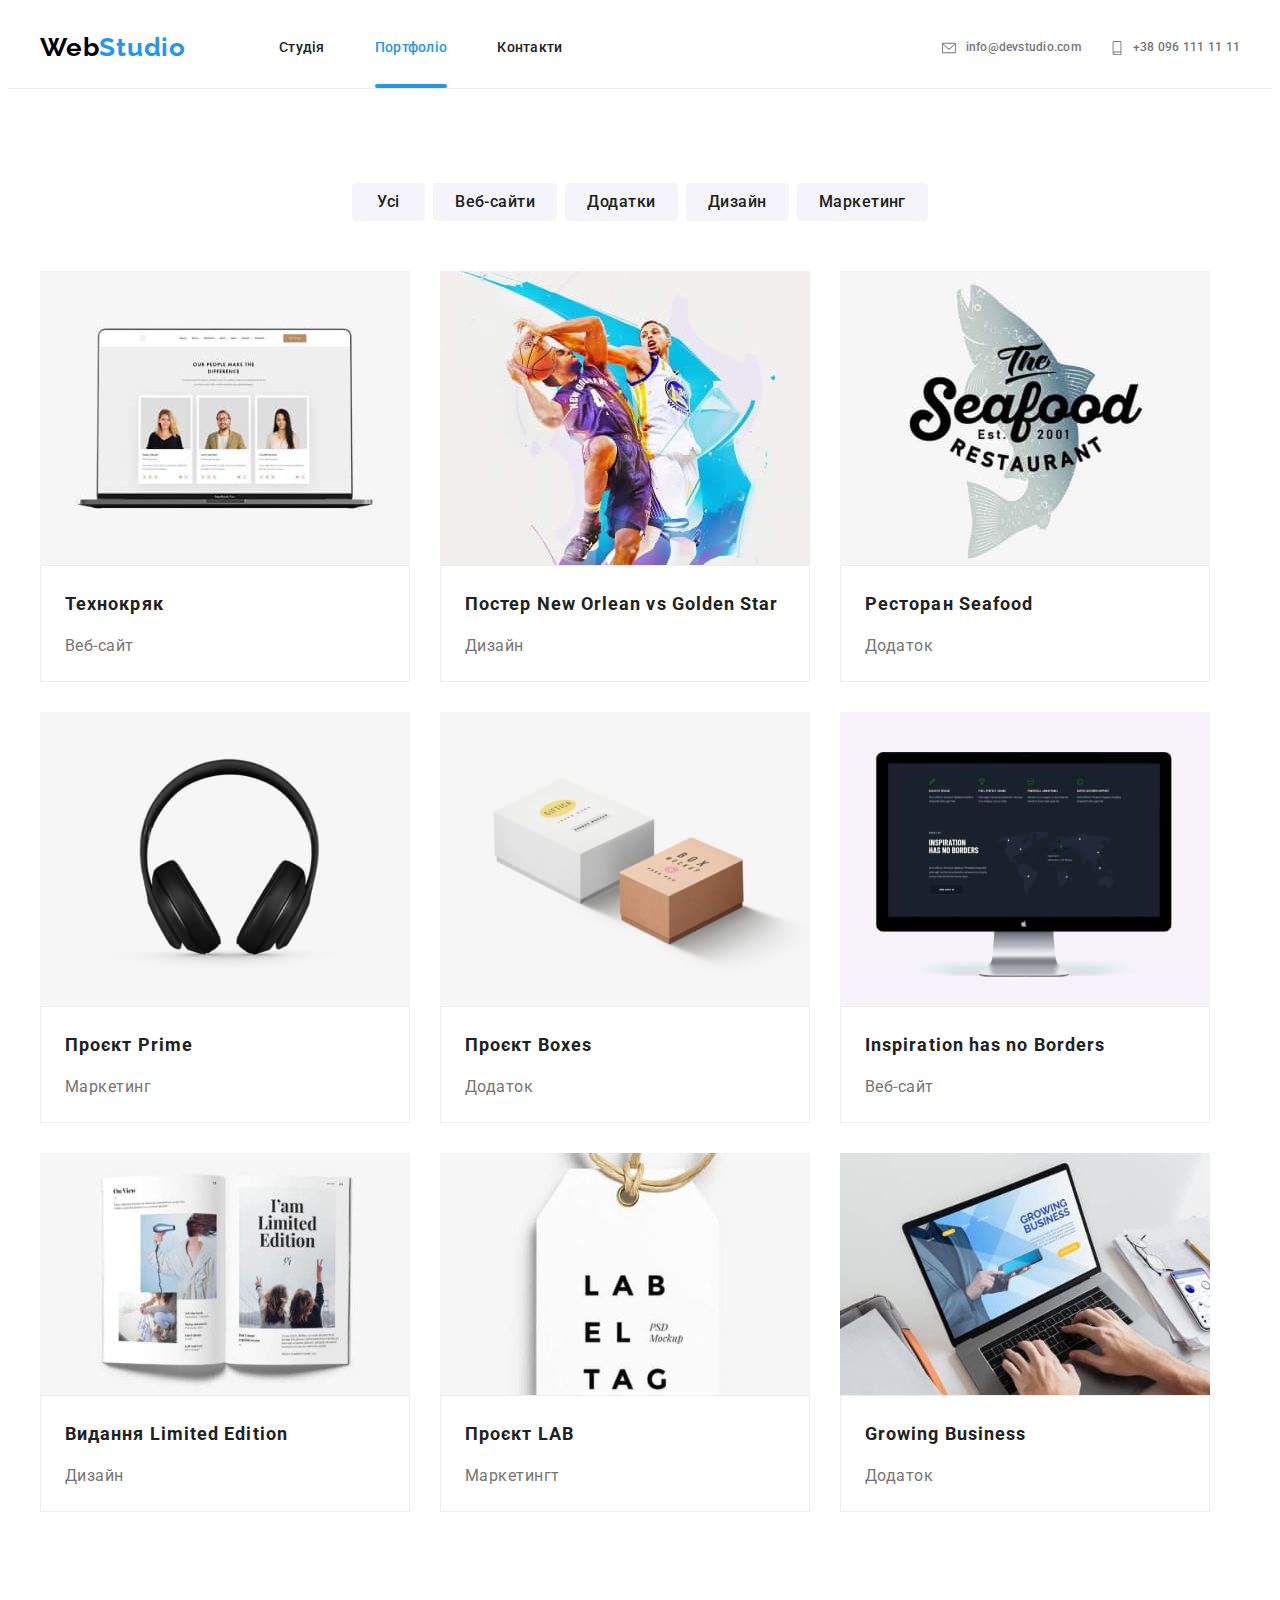
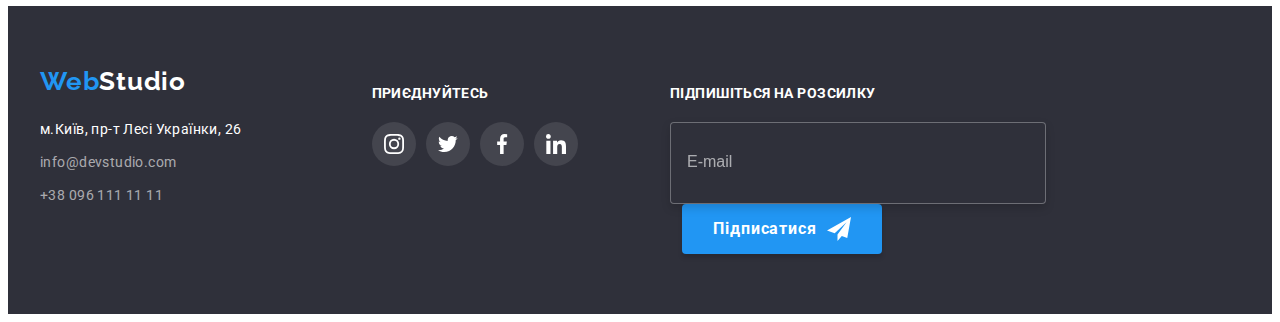
==== commit a9627254: "well-done" ====
--- a/portfolio.html
+++ b/portfolio.html
@@ -21,6 +21,16 @@
     <link rel="stylesheet" href="./css/portfolio.min.css" />
   </head>
   <body>
+    <button onclick="topFunction()" id="myBtn" title="Go to top">
+      <svg
+        width="40"
+        height="40"
+        aria-label="Перхід на початок сторінки"
+        class="button__icon"
+      >
+        <use class="icon-open" href="./images/icons.svg#icon-circle-up"></use>
+      </svg>
+    </button>
     <!--------------------- шапка------------------------->
     <header class="header">
       <div class="container header__box">
@@ -88,14 +98,14 @@
                   href="mailto:info@devstudio.com"
                   class="link header__contact--mail"
                 >
-                  <svg class="header__icon" width="14" height="10">
+                  <svg class="header__icon" width="14" height="12">
                     <use href="./images/icons.svg#icon-envelope"></use></svg
                   >info@devstudio.com
                 </a>
               </li>
               <li class="header__items">
                 <a href="tel:+380961111111" class="link header__contact--tel">
-                  <svg class="header__icon" width="10" height="14">
+                  <svg class="header__icon" width="12" height="14">
                     <use href="./images/icons.svg#icon-smartphone"></use>
                   </svg>
                   +38 096 111 11 11
@@ -902,5 +912,6 @@
       </div>
     </footer>
     <script src="./js/mobile-menu.js"></script>
+    <script src="./js/btn-up.js"></script>
   </body>
 </html>
--- a/css/portfolio.min.css
+++ b/css/portfolio.min.css
@@ -1 +1 @@
-body{font-family:"Roboto",sans-serif;background-color:#fff;color:#212121;font-size:14px;letter-spacing:.03em}.list{list-style:none}.link{padding-left:0;text-decoration:none}.container{min-width:320px;padding:0 15px;margin-left:auto;margin-right:auto}@media screen and (min-width: 480px){.container{max-width:480px}}@media screen and (min-width: 768px){.container{max-width:768px}}@media screen and (min-width: 1200px){.container{max-width:1200px}}h1,h2,h3,p,ul{margin:0;padding:0}img{display:block;max-width:100%;height:auto}button{display:block;font-family:inherit;cursor:pointer;border:none;border-radius:4px}.section{padding:94px 0px}@media screen and (max-width: 1199px){.section{padding-top:60px;padding-bottom:60px}}.visually-hidden{position:absolute;width:1px;height:1px;margin:-1px;padding:0;border:0;white-space:nowrap;-webkit-clip-path:inset(100%);clip-path:inset(100%);clip:rect(0 0 0 0);overflow:hidden}.logo{font-family:"Raleway",sans-serif;font-weight:700;font-size:26px;line-height:1.19;letter-spacing:.03em;color:#2196f3}@media screen and (max-width: 1199px){.logo{font-size:24px;line-height:1.16}}.header__logo{display:inline-block;-webkit-box-pack:center;-ms-flex-pack:center;justify-content:center;-webkit-box-align:center;-ms-flex-align:center;align-items:center}@media screen and (min-width: 767px){.header__logo{margin-right:88px}}@media screen and (min-width: 1200px){.header__logo{margin-right:93px}}.header__logo::after{display:-webkit-box;display:-ms-flexbox;display:flex;content:"";width:100%;height:1px;background:#2196f3;-webkit-transform:scale(0);transform:scale(0);-webkit-transform-origin:left;transform-origin:left;-webkit-transition:-webkit-transform 250ms cubic-bezier(0.4, 0, 0.2, 1);transition:-webkit-transform 250ms cubic-bezier(0.4, 0, 0.2, 1);transition:transform 250ms cubic-bezier(0.4, 0, 0.2, 1);transition:transform 250ms cubic-bezier(0.4, 0, 0.2, 1), -webkit-transform 250ms cubic-bezier(0.4, 0, 0.2, 1)}.header__logo:hover::after{-webkit-transform:scale(1);transform:scale(1)}.web{color:#000}.web__footer{color:#2196f3}.footer__logo{margin-bottom:20px;color:#fff;display:inline-block}.footer__logo::after{display:-webkit-box;display:-ms-flexbox;display:flex;content:"";width:100%;height:1px;background:#fff;-webkit-transform:scale(0);transform:scale(0);-webkit-transform-origin:left;transform-origin:left;-webkit-transition:-webkit-transform 250ms cubic-bezier(0.4, 0, 0.2, 1);transition:-webkit-transform 250ms cubic-bezier(0.4, 0, 0.2, 1);transition:transform 250ms cubic-bezier(0.4, 0, 0.2, 1);transition:transform 250ms cubic-bezier(0.4, 0, 0.2, 1), -webkit-transform 250ms cubic-bezier(0.4, 0, 0.2, 1)}.footer__logo:hover::after{-webkit-transform:scale(1);transform:scale(1)}.header{border-bottom:1px solid #ececec}.header__box{height:80px;display:-webkit-box;display:-ms-flexbox;display:flex;-webkit-box-align:center;-ms-flex-align:center;align-items:center;position:relative}@media screen and (max-width: 767px){.header__box{height:60px;-webkit-box-pack:justify;-ms-flex-pack:justify;justify-content:space-between}}@media screen and (max-width: 767px){.header__menu .header__items{margin-bottom:32px}}@media screen and (min-width: 768px){.header__menu{display:-webkit-box;display:-ms-flexbox;display:flex;gap:50px;margin-left:auto;-webkit-box-pack:center;-ms-flex-pack:center;justify-content:center;-webkit-box-align:center;-ms-flex-align:center;align-items:center}}.header__link{position:relative;font-weight:500;font-size:40px;line-height:1.18;letter-spacing:.02em;color:#212121;-webkit-transition:color 250ms cubic-bezier(0.4, 0, 0.2, 1);transition:color 250ms cubic-bezier(0.4, 0, 0.2, 1)}@media screen and (min-width: 768px){.header__link{display:-webkit-box;display:-ms-flexbox;display:flex;-webkit-box-pack:center;-ms-flex-pack:center;justify-content:center;padding-top:32px;padding-bottom:32px;font-size:14px;line-height:1.14}}.header__link:focus,.header__link:hover{color:#2196f3}.header__link--activ{color:#2196f3}.header__link--activ::after{display:-webkit-box;display:-ms-flexbox;display:flex;position:absolute;bottom:0;content:"";width:100%;height:4px;background:#2196f3;border-radius:2px}.header__contact{display:-webkit-box;display:-ms-flexbox;display:flex;font-weight:500;font-size:12px;line-height:1.14;letter-spacing:.02em}@media screen and (max-width: 767px){.header__contact{display:-webkit-box;display:-ms-flexbox;display:flex;-webkit-box-orient:vertical;-webkit-box-direction:reverse;-ms-flex-direction:column-reverse;flex-direction:column-reverse;gap:32px;margin-bottom:64px}}@media screen and (min-width: 768px){.header__contact{display:-webkit-box;display:-ms-flexbox;display:flex;-ms-flex-wrap:wrap;flex-wrap:wrap;gap:10px;margin-left:90px}}@media screen and (min-width: 1200px){.header__contact{gap:30px}}@media screen and (max-width: 767px){.header__contact--tel{font-size:34px;line-height:1.18;color:#2196f3;-webkit-transition:color 250ms cubic-bezier(0.4, 0, 0.2, 1),background-color 250ms cubic-bezier(0.4, 0, 0.2, 1);transition:color 250ms cubic-bezier(0.4, 0, 0.2, 1),background-color 250ms cubic-bezier(0.4, 0, 0.2, 1)}.header__contact--tel:hover,.header__contact--tel:focus{color:#fff;background-color:#2196f3}}@media screen and (min-width: 768px){.header__contact--tel{display:-webkit-box;display:-ms-flexbox;display:flex;-webkit-box-pack:center;-ms-flex-pack:center;justify-content:center;-webkit-box-align:center;-ms-flex-align:center;align-items:center;color:#757575;-webkit-transition:color 250ms cubic-bezier(0.4, 0, 0.2, 1);transition:color 250ms cubic-bezier(0.4, 0, 0.2, 1)}.header__contact--tel:focus,.header__contact--tel:hover{color:#2196f3}}@media screen and (max-width: 767px){.header__contact--mail{font-size:24px;line-height:1.17;color:#757575;-webkit-transition:color 250ms cubic-bezier(0.4, 0, 0.2, 1),background-color 250ms cubic-bezier(0.4, 0, 0.2, 1);transition:color 250ms cubic-bezier(0.4, 0, 0.2, 1),background-color 250ms cubic-bezier(0.4, 0, 0.2, 1)}.header__contact--mail:hover,.header__contact--mail:focus{color:#fff;background-color:#757575}}@media screen and (min-width: 768px){.header__contact--mail{display:-webkit-box;display:-ms-flexbox;display:flex;-webkit-box-pack:center;-ms-flex-pack:center;justify-content:center;-webkit-box-align:center;-ms-flex-align:center;align-items:center;color:#757575;-webkit-transition:color 250ms cubic-bezier(0.4, 0, 0.2, 1);transition:color 250ms cubic-bezier(0.4, 0, 0.2, 1)}.header__contact--mail:focus,.header__contact--mail:hover{color:#2196f3}}.header__icon{-webkit-box-pack:center;-ms-flex-pack:center;justify-content:center;margin-right:10px;-ms-flex-item-align:center;align-self:center;fill:currentColor}@media screen and (max-width: 767px){.header__icon{display:none}}.menu__container{display:-webkit-box;display:-ms-flexbox;display:flex;width:1200px;-webkit-box-pack:justify;-ms-flex-pack:justify;justify-content:space-between;background-color:#fff}@media screen and (max-width: 767px){.menu__container{display:none;position:fixed;z-index:1;top:0;left:0;width:100%;height:100%;padding:48px 40px}.menu__container.js-menu-container{overflow:hidden;display:block;-webkit-transform:translateY(-100%);transform:translateY(-100%);-webkit-transition:-webkit-transform 1250ms cubic-bezier(0.4, 0, 0.2, 1);transition:-webkit-transform 1250ms cubic-bezier(0.4, 0, 0.2, 1);transition:transform 1250ms cubic-bezier(0.4, 0, 0.2, 1);transition:transform 1250ms cubic-bezier(0.4, 0, 0.2, 1), -webkit-transform 1250ms cubic-bezier(0.4, 0, 0.2, 1)}.menu__container.is-open{display:-webkit-box;display:-ms-flexbox;display:flex;overflow:auto;-webkit-box-orient:vertical;-webkit-box-direction:normal;-ms-flex-direction:column;flex-direction:column;-webkit-box-pack:justify;-ms-flex-pack:justify;justify-content:space-between;-webkit-transform:translateY(0%);transform:translateY(0%)}}.button__icon{fill:currentColor}.button__menu{position:relative;display:-webkit-inline-box;display:-ms-inline-flexbox;display:inline-flex;background-color:#fff;color:#212121;-webkit-transition:color 250ms cubic-bezier(0.4, 0, 0.2, 1);transition:color 250ms cubic-bezier(0.4, 0, 0.2, 1)}.button__menu:focus,.button__menu:hover{color:#2196f3}.button__menu--close{position:absolute;top:10px;right:15px}@media screen and (min-width: 768px){.button__menu{display:none}}@media screen and (min-width: 768px){.menu__contact{display:-webkit-box;display:-ms-flexbox;display:flex;-webkit-box-align:center;-ms-flex-align:center;align-items:center}}.menu__social{display:none}@media screen and (max-width: 767px){.menu__social{display:-webkit-box;display:-ms-flexbox;display:flex;-ms-flex-wrap:wrap;flex-wrap:wrap;gap:10px;font-weight:500;font-size:18px;line-height:1.22;letter-spacing:.02em}}.menu__social--link{color:#2196f3;-webkit-transition:color 250ms cubic-bezier(0.4, 0, 0.2, 1),background-color 250ms cubic-bezier(0.4, 0, 0.2, 1);transition:color 250ms cubic-bezier(0.4, 0, 0.2, 1),background-color 250ms cubic-bezier(0.4, 0, 0.2, 1)}.menu__social--link:hover,.menu__social--link:focus{color:#fff;background-color:#2196f3}.line{color:rgba(33,33,33,.2)}.project{display:-webkit-box;display:-ms-flexbox;display:flex;-ms-flex-wrap:wrap;flex-wrap:wrap;gap:8px;-webkit-box-pack:center;-ms-flex-pack:center;justify-content:center;margin-bottom:50px}@media screen and (max-width: 767px){.project{max-width:326px;row-gap:15px;-webkit-box-pack:left;-ms-flex-pack:left;justify-content:left;margin-bottom:40px}}.project__button{min-width:73px;padding:6px 22px;font-weight:500;font-size:16px;line-height:1.62;letter-spacing:.03em;text-align:center;color:#212121;background-color:#f5f4fa;-webkit-box-shadow:none;box-shadow:none;-webkit-transition:background-color 250ms cubic-bezier(0.4, 0, 0.2, 1),color 250ms cubic-bezier(0.4, 0, 0.2, 1),-webkit-box-shadow 250ms cubic-bezier(0.4, 0, 0.2, 1);transition:background-color 250ms cubic-bezier(0.4, 0, 0.2, 1),color 250ms cubic-bezier(0.4, 0, 0.2, 1),-webkit-box-shadow 250ms cubic-bezier(0.4, 0, 0.2, 1);transition:background-color 250ms cubic-bezier(0.4, 0, 0.2, 1),color 250ms cubic-bezier(0.4, 0, 0.2, 1),box-shadow 250ms cubic-bezier(0.4, 0, 0.2, 1);transition:background-color 250ms cubic-bezier(0.4, 0, 0.2, 1),color 250ms cubic-bezier(0.4, 0, 0.2, 1),box-shadow 250ms cubic-bezier(0.4, 0, 0.2, 1),-webkit-box-shadow 250ms cubic-bezier(0.4, 0, 0.2, 1)}.project__button:hover,.project__button:focus{color:#fff;background-color:#2196f3;-webkit-box-shadow:0px 3px 1px rgba(0,0,0,.1),0px 1px 2px rgba(0,0,0,.08),0px 2px 2px rgba(0,0,0,.12);box-shadow:0px 3px 1px rgba(0,0,0,.1),0px 1px 2px rgba(0,0,0,.08),0px 2px 2px rgba(0,0,0,.12)}@media screen and (min-width: 768px){.project__bloc{display:-webkit-box;display:-ms-flexbox;display:flex;-ms-flex-wrap:wrap;flex-wrap:wrap;gap:30px}}.card{width:370px}@media screen and (max-width: 767px){.card{width:100%}.card:not(:last-child){margin-bottom:30px}}@media screen and (max-width: 1199px){.card{-ms-flex-preferred-size:calc((100% - 30px)/2);flex-basis:calc((100% - 30px)/2)}}.card__link{display:block;-webkit-box-shadow:none;box-shadow:none;-webkit-transition:-webkit-box-shadow 250ms cubic-bezier(0.4, 0, 0.2, 1);transition:-webkit-box-shadow 250ms cubic-bezier(0.4, 0, 0.2, 1);transition:box-shadow 250ms cubic-bezier(0.4, 0, 0.2, 1);transition:box-shadow 250ms cubic-bezier(0.4, 0, 0.2, 1), -webkit-box-shadow 250ms cubic-bezier(0.4, 0, 0.2, 1)}.card__link:hover,.card__link:focus{-webkit-box-shadow:0px 1px 1px rgba(0,0,0,.12),0px 4px 4px rgba(0,0,0,.06),1px 4px 6px rgba(0,0,0,.16);box-shadow:0px 1px 1px rgba(0,0,0,.12),0px 4px 4px rgba(0,0,0,.06),1px 4px 6px rgba(0,0,0,.16)}.card__bloc{padding:20px 24px;border:1px solid #eee}@media screen and (max-width: 1199px)and (min-width: 768px){.card__bloc--height{padding-bottom:56px}}.card__title{margin-bottom:9px;font-weight:700;font-size:18px;line-height:2;letter-spacing:.06em;color:#212121}.card__text{font-size:16px;line-height:1.88;letter-spacing:.03em;color:#757575}.card__thumb{position:relative;overflow:hidden}.overlay{position:absolute;width:100%;height:100%;bottom:0;-webkit-transform:translateY(101%);transform:translateY(101%);-webkit-transition:-webkit-transform 250ms cubic-bezier(0.4, 0, 0.2, 1);transition:-webkit-transform 250ms cubic-bezier(0.4, 0, 0.2, 1);transition:transform 250ms cubic-bezier(0.4, 0, 0.2, 1);transition:transform 250ms cubic-bezier(0.4, 0, 0.2, 1), -webkit-transform 250ms cubic-bezier(0.4, 0, 0.2, 1);background-color:rgba(33,150,243,.9)}.card__link:hover .overlay,.card__link:focus .overlay{-webkit-transform:translateY(0%);transform:translateY(0%)}.overlay__text{padding:63px 24px;font-size:18px;line-height:1.56;letter-spacing:.03em;color:#fff}@media screen and (max-width: 1199px){.overlay__text{padding:49px 24px 77px 24px}}@media screen and (max-width: 767px){.overlay__text{padding:77px 24px}}@media screen and (max-width: 479px){.overlay__text{padding:24px 24px}}.social{display:-webkit-box;display:-ms-flexbox;display:flex;gap:10px;-webkit-box-pack:center;-ms-flex-pack:center;justify-content:center}.social__button{width:44px;height:44px;background-color:#fff;color:#afb1b8;border-radius:50%;display:-webkit-box;display:-ms-flexbox;display:flex;-webkit-box-align:center;-ms-flex-align:center;align-items:center;-webkit-box-pack:center;-ms-flex-pack:center;justify-content:center;-webkit-transition:background-color 250ms cubic-bezier(0.4, 0, 0.2, 1),color 250ms cubic-bezier(0.4, 0, 0.2, 1);transition:background-color 250ms cubic-bezier(0.4, 0, 0.2, 1),color 250ms cubic-bezier(0.4, 0, 0.2, 1)}.social__button:hover,.social__button:focus{background-color:#2196f3;color:#fff;outline:none}.social__button--footer{color:#fff;background:rgba(255,255,255,.1)}.social__icon{fill:currentColor;width:20px;height:20px}.footer{background-color:#2f303a;padding:60px 0}@media screen and (max-width: 1199px){.footer{text-align:center}}.footer-container{display:-webkit-box;display:-ms-flexbox;display:flex;-ms-flex-wrap:wrap;flex-wrap:wrap;gap:60px;-webkit-box-pack:center;-ms-flex-pack:center;justify-content:center}@media screen and (min-width: 1200px){.footer-container{-webkit-box-align:baseline;-ms-flex-align:baseline;align-items:baseline}}@media screen and (min-width: 768px){.footer__main{padding-right:165px}}@media screen and (min-width: 1200px){.footer__main{padding-right:70px}}.contact{font-style:normal;font-size:14px;line-height:1.71;letter-spacing:.03em;-webkit-transition:color 250ms cubic-bezier(0.4, 0, 0.2, 1);transition:color 250ms cubic-bezier(0.4, 0, 0.2, 1)}.contact__item:not(:last-child){margin-bottom:9px}@media screen and (max-width: 1199px){.contact__item:not(:last-child){margin-bottom:8px}}.contact--address{color:#fff}.contact--address:hover,.contact--address:focus{color:#2196f3}.contact--link{color:rgba(255,255,255,.6)}.contact--link:hover,.contact--link:focus{color:#2196f3}.footer__text{margin-bottom:20px;font-weight:700;line-height:1.14;text-transform:uppercase;color:#fff}@media screen and (min-width: 1200px){.footer__input{margin-left:auto}}@media screen and (min-width: 1200px){.footer-form{display:-webkit-box;display:-ms-flexbox;display:flex;-ms-flex-wrap:wrap;flex-wrap:wrap;-webkit-box-pack:justify;-ms-flex-pack:justify;justify-content:space-between;-webkit-box-align:center;-ms-flex-align:center;align-items:center;width:570px}}@media screen and (max-width: 1199px){.footer-form{max-width:450px}}.footer-form__input{height:50px;width:358px;padding:15px 0 15px 16px;border:1px solid rgba(255,255,255,.3);border-radius:4px;-webkit-filter:drop-shadow(0px 4px 4px rgba(0, 0, 0, 0.15));filter:drop-shadow(0px 4px 4px rgba(0, 0, 0, 0.15));background-color:#2f303a;color:rgba(255,255,255,.6)}@media screen and (min-width: 480px)and (max-width: 1199px){.footer-form__input{width:450px;margin-bottom:20px}}@media screen and (max-width: 479px){.footer-form__input{margin-bottom:20px;width:calc(100vw - 30px)}}.footer-form__input::-webkit-input-placeholder{font-family:inherit;font-size:16px;line-height:1.25;color:rgba(255,255,255,.6)}.footer-form__input::-moz-placeholder{font-family:inherit;font-size:16px;line-height:1.25;color:rgba(255,255,255,.6)}.footer-form__input:-ms-input-placeholder{font-family:inherit;font-size:16px;line-height:1.25;color:rgba(255,255,255,.6)}.footer-form__input::-ms-input-placeholder{font-family:inherit;font-size:16px;line-height:1.25;color:rgba(255,255,255,.6)}.footer-form__input::placeholder{font-family:inherit;font-size:16px;line-height:1.25;color:rgba(255,255,255,.6)}.footer-form__button{display:-webkit-box;display:-ms-flexbox;display:flex;-webkit-box-pack:center;-ms-flex-pack:center;justify-content:center;-webkit-box-align:center;-ms-flex-align:center;align-items:center;width:200px;height:50px;padding:0;margin:0 auto;font-weight:700;font-size:16px;line-height:1.88;letter-spacing:.06em;color:#fff;background-color:#2196f3;border-radius:4px;-webkit-box-shadow:0px 4px 4px rgba(0,0,0,.15);box-shadow:0px 4px 4px rgba(0,0,0,.15);-webkit-transition:background-color 250ms cubic-bezier(0.4, 0, 0.2, 1);transition:background-color 250ms cubic-bezier(0.4, 0, 0.2, 1)}@media screen and (min-width: 1200px){.footer-form__button{margin-left:12px;margin-right:0}}.footer-form__button:hover,.footer-form__button:focus{background-color:#188ce8}.footer-form__icon{width:24px;height:24px;margin-left:10px}/*# sourceMappingURL=portfolio.min.css.map */+body{font-family:"Roboto",sans-serif;background-color:#fff;color:#212121;font-size:14px;letter-spacing:.03em}.list{list-style:none}.link{padding-left:0;text-decoration:none}.container{min-width:320px;padding:0 15px;margin-left:auto;margin-right:auto}@media screen and (min-width: 480px){.container{max-width:480px}}@media screen and (min-width: 768px){.container{max-width:768px}}@media screen and (min-width: 1200px){.container{max-width:1200px}}h1,h2,h3,p,ul{margin:0;padding:0}img{display:block;max-width:100%;height:auto}button{display:block;font-family:inherit;cursor:pointer;border:none;border-radius:4px}.section{padding:94px 0px}@media screen and (max-width: 1199px){.section{padding-top:60px;padding-bottom:60px}}.visually-hidden{position:absolute;width:1px;height:1px;margin:-1px;padding:0;border:0;white-space:nowrap;-webkit-clip-path:inset(100%);clip-path:inset(100%);clip:rect(0 0 0 0);overflow:hidden}.logo{font-family:"Raleway",sans-serif;font-weight:700;font-size:26px;line-height:1.19;letter-spacing:.03em;color:#2196f3}@media screen and (max-width: 1199px){.logo{font-size:24px;line-height:1.16}}.header__logo{display:inline-block;-webkit-box-pack:center;-ms-flex-pack:center;justify-content:center;-webkit-box-align:center;-ms-flex-align:center;align-items:center}@media screen and (min-width: 767px){.header__logo{margin-right:88px}}@media screen and (min-width: 1200px){.header__logo{margin-right:93px}}.header__logo::after{display:-webkit-box;display:-ms-flexbox;display:flex;content:"";width:100%;height:1px;background:#2196f3;-webkit-transform:scale(0);transform:scale(0);-webkit-transform-origin:left;transform-origin:left;-webkit-transition:-webkit-transform 250ms cubic-bezier(0.4, 0, 0.2, 1);transition:-webkit-transform 250ms cubic-bezier(0.4, 0, 0.2, 1);transition:transform 250ms cubic-bezier(0.4, 0, 0.2, 1);transition:transform 250ms cubic-bezier(0.4, 0, 0.2, 1), -webkit-transform 250ms cubic-bezier(0.4, 0, 0.2, 1)}.header__logo:hover::after{-webkit-transform:scale(1);transform:scale(1)}.web{color:#000}.web__footer{color:#2196f3}.footer__logo{margin-bottom:20px;color:#fff;display:inline-block}.footer__logo::after{display:-webkit-box;display:-ms-flexbox;display:flex;content:"";width:100%;height:1px;background:#fff;-webkit-transform:scale(0);transform:scale(0);-webkit-transform-origin:left;transform-origin:left;-webkit-transition:-webkit-transform 250ms cubic-bezier(0.4, 0, 0.2, 1);transition:-webkit-transform 250ms cubic-bezier(0.4, 0, 0.2, 1);transition:transform 250ms cubic-bezier(0.4, 0, 0.2, 1);transition:transform 250ms cubic-bezier(0.4, 0, 0.2, 1), -webkit-transform 250ms cubic-bezier(0.4, 0, 0.2, 1)}.footer__logo:hover::after{-webkit-transform:scale(1);transform:scale(1)}#myBtn{display:none;position:fixed;bottom:10px;right:10px;z-index:1;font-size:18px;border:none;outline:none;background-color:rgba(0,0,0,0);color:#757575;cursor:pointer;padding:15px;border-radius:4px}#myBtn:hover{color:#2196f3}.header{border-bottom:1px solid #ececec}.header__box{height:80px;display:-webkit-box;display:-ms-flexbox;display:flex;-webkit-box-align:center;-ms-flex-align:center;align-items:center;position:relative}@media screen and (max-width: 767px){.header__box{height:60px;-webkit-box-pack:justify;-ms-flex-pack:justify;justify-content:space-between}}@media screen and (max-width: 767px){.header__menu .header__items{margin-bottom:32px}}@media screen and (min-width: 768px){.header__menu{display:-webkit-box;display:-ms-flexbox;display:flex;gap:50px;margin-left:auto;-webkit-box-pack:center;-ms-flex-pack:center;justify-content:center;-webkit-box-align:center;-ms-flex-align:center;align-items:center}}.header__link{position:relative;font-weight:500;font-size:40px;line-height:1.18;letter-spacing:.02em;color:#212121;-webkit-transition:color 250ms cubic-bezier(0.4, 0, 0.2, 1);transition:color 250ms cubic-bezier(0.4, 0, 0.2, 1)}@media screen and (min-width: 768px){.header__link{display:-webkit-box;display:-ms-flexbox;display:flex;-webkit-box-pack:center;-ms-flex-pack:center;justify-content:center;padding-top:32px;padding-bottom:32px;font-size:14px;line-height:1.14}}.header__link:focus,.header__link:hover{color:#2196f3}.header__link--activ{color:#2196f3}.header__link--activ::after{display:-webkit-box;display:-ms-flexbox;display:flex;position:absolute;bottom:0;content:"";width:100%;height:4px;background:#2196f3;border-radius:2px}.header__contact{display:-webkit-box;display:-ms-flexbox;display:flex;font-weight:500;font-size:12px;line-height:1.14;letter-spacing:.02em}@media screen and (max-width: 767px){.header__contact{display:-webkit-box;display:-ms-flexbox;display:flex;-webkit-box-orient:vertical;-webkit-box-direction:reverse;-ms-flex-direction:column-reverse;flex-direction:column-reverse;gap:32px;margin-bottom:64px}}@media screen and (min-width: 768px){.header__contact{display:-webkit-box;display:-ms-flexbox;display:flex;-ms-flex-wrap:wrap;flex-wrap:wrap;gap:10px;margin-left:90px}}@media screen and (min-width: 1200px){.header__contact{gap:30px}}@media screen and (max-width: 767px){.header__contact--tel{font-size:34px;line-height:1.18;color:#2196f3;-webkit-transition:color 250ms cubic-bezier(0.4, 0, 0.2, 1),background-color 250ms cubic-bezier(0.4, 0, 0.2, 1);transition:color 250ms cubic-bezier(0.4, 0, 0.2, 1),background-color 250ms cubic-bezier(0.4, 0, 0.2, 1)}.header__contact--tel:hover,.header__contact--tel:focus{color:#fff;background-color:#2196f3}}@media screen and (min-width: 768px){.header__contact--tel{display:-webkit-box;display:-ms-flexbox;display:flex;-webkit-box-pack:center;-ms-flex-pack:center;justify-content:center;-webkit-box-align:center;-ms-flex-align:center;align-items:center;color:#757575;-webkit-transition:color 250ms cubic-bezier(0.4, 0, 0.2, 1);transition:color 250ms cubic-bezier(0.4, 0, 0.2, 1)}.header__contact--tel:focus,.header__contact--tel:hover{color:#2196f3}}@media screen and (max-width: 767px){.header__contact--mail{font-size:24px;line-height:1.17;color:#757575;-webkit-transition:color 250ms cubic-bezier(0.4, 0, 0.2, 1),background-color 250ms cubic-bezier(0.4, 0, 0.2, 1);transition:color 250ms cubic-bezier(0.4, 0, 0.2, 1),background-color 250ms cubic-bezier(0.4, 0, 0.2, 1)}.header__contact--mail:hover,.header__contact--mail:focus{color:#fff;background-color:#757575}}@media screen and (min-width: 768px){.header__contact--mail{display:-webkit-box;display:-ms-flexbox;display:flex;-webkit-box-pack:center;-ms-flex-pack:center;justify-content:center;-webkit-box-align:center;-ms-flex-align:center;align-items:center;color:#757575;-webkit-transition:color 250ms cubic-bezier(0.4, 0, 0.2, 1);transition:color 250ms cubic-bezier(0.4, 0, 0.2, 1)}.header__contact--mail:focus,.header__contact--mail:hover{color:#2196f3}}.header__icon{-webkit-box-pack:center;-ms-flex-pack:center;justify-content:center;margin-right:10px;-ms-flex-item-align:center;align-self:center;fill:currentColor}@media screen and (max-width: 767px){.header__icon{display:none}}.menu__container{display:-webkit-box;display:-ms-flexbox;display:flex;width:1200px;-webkit-box-pack:justify;-ms-flex-pack:justify;justify-content:space-between;background-color:#fff}@media screen and (max-width: 767px){.menu__container{display:none;position:fixed;z-index:2;top:0;left:0;width:100%;height:100%;padding:48px 40px}.menu__container.js-menu-container{overflow:hidden;display:block;-webkit-transform:translateY(-100%);transform:translateY(-100%);-webkit-transition:-webkit-transform 1250ms cubic-bezier(0.4, 0, 0.2, 1);transition:-webkit-transform 1250ms cubic-bezier(0.4, 0, 0.2, 1);transition:transform 1250ms cubic-bezier(0.4, 0, 0.2, 1);transition:transform 1250ms cubic-bezier(0.4, 0, 0.2, 1), -webkit-transform 1250ms cubic-bezier(0.4, 0, 0.2, 1)}.menu__container.is-open{display:-webkit-box;display:-ms-flexbox;display:flex;overflow:auto;-webkit-box-orient:vertical;-webkit-box-direction:normal;-ms-flex-direction:column;flex-direction:column;-webkit-box-pack:justify;-ms-flex-pack:justify;justify-content:space-between;-webkit-transform:translateY(0%);transform:translateY(0%)}}.button__icon{fill:currentColor}.button__menu{position:relative;display:-webkit-inline-box;display:-ms-inline-flexbox;display:inline-flex;background-color:#fff;color:#212121;-webkit-transition:color 250ms cubic-bezier(0.4, 0, 0.2, 1);transition:color 250ms cubic-bezier(0.4, 0, 0.2, 1)}.button__menu:focus,.button__menu:hover{color:#2196f3}.button__menu--close{position:absolute;top:10px;right:15px}@media screen and (min-width: 768px){.button__menu{display:none}}@media screen and (min-width: 768px){.menu__contact{display:-webkit-box;display:-ms-flexbox;display:flex;-webkit-box-align:center;-ms-flex-align:center;align-items:center}}.menu__social{display:none}@media screen and (max-width: 767px){.menu__social{display:-webkit-box;display:-ms-flexbox;display:flex;-ms-flex-wrap:wrap;flex-wrap:wrap;gap:10px;font-weight:500;font-size:18px;line-height:1.22;letter-spacing:.02em}}.menu__social--link{color:#2196f3;-webkit-transition:color 250ms cubic-bezier(0.4, 0, 0.2, 1),background-color 250ms cubic-bezier(0.4, 0, 0.2, 1);transition:color 250ms cubic-bezier(0.4, 0, 0.2, 1),background-color 250ms cubic-bezier(0.4, 0, 0.2, 1)}.menu__social--link:hover,.menu__social--link:focus{color:#fff;background-color:#2196f3}.line{color:rgba(33,33,33,.2)}.project{display:-webkit-box;display:-ms-flexbox;display:flex;-ms-flex-wrap:wrap;flex-wrap:wrap;gap:8px;-webkit-box-pack:center;-ms-flex-pack:center;justify-content:center;margin-bottom:50px}@media screen and (max-width: 767px){.project{max-width:326px;row-gap:15px;-webkit-box-pack:left;-ms-flex-pack:left;justify-content:left;margin-bottom:40px}}.project__button{min-width:73px;padding:6px 22px;font-weight:500;font-size:16px;line-height:1.62;letter-spacing:.03em;text-align:center;color:#212121;background-color:#f5f4fa;-webkit-box-shadow:none;box-shadow:none;-webkit-transition:background-color 250ms cubic-bezier(0.4, 0, 0.2, 1),color 250ms cubic-bezier(0.4, 0, 0.2, 1),-webkit-box-shadow 250ms cubic-bezier(0.4, 0, 0.2, 1);transition:background-color 250ms cubic-bezier(0.4, 0, 0.2, 1),color 250ms cubic-bezier(0.4, 0, 0.2, 1),-webkit-box-shadow 250ms cubic-bezier(0.4, 0, 0.2, 1);transition:background-color 250ms cubic-bezier(0.4, 0, 0.2, 1),color 250ms cubic-bezier(0.4, 0, 0.2, 1),box-shadow 250ms cubic-bezier(0.4, 0, 0.2, 1);transition:background-color 250ms cubic-bezier(0.4, 0, 0.2, 1),color 250ms cubic-bezier(0.4, 0, 0.2, 1),box-shadow 250ms cubic-bezier(0.4, 0, 0.2, 1),-webkit-box-shadow 250ms cubic-bezier(0.4, 0, 0.2, 1)}.project__button:hover,.project__button:focus{color:#fff;background-color:#2196f3;-webkit-box-shadow:0px 3px 1px rgba(0,0,0,.1),0px 1px 2px rgba(0,0,0,.08),0px 2px 2px rgba(0,0,0,.12);box-shadow:0px 3px 1px rgba(0,0,0,.1),0px 1px 2px rgba(0,0,0,.08),0px 2px 2px rgba(0,0,0,.12)}@media screen and (min-width: 768px){.project__bloc{display:-webkit-box;display:-ms-flexbox;display:flex;-ms-flex-wrap:wrap;flex-wrap:wrap;gap:30px}}.card{width:370px}@media screen and (max-width: 767px){.card{width:100%}.card:not(:last-child){margin-bottom:30px}}@media screen and (max-width: 1199px){.card{-ms-flex-preferred-size:calc((100% - 30px)/2);flex-basis:calc((100% - 30px)/2)}}.card__link{display:block;-webkit-box-shadow:none;box-shadow:none;-webkit-transition:-webkit-box-shadow 250ms cubic-bezier(0.4, 0, 0.2, 1);transition:-webkit-box-shadow 250ms cubic-bezier(0.4, 0, 0.2, 1);transition:box-shadow 250ms cubic-bezier(0.4, 0, 0.2, 1);transition:box-shadow 250ms cubic-bezier(0.4, 0, 0.2, 1), -webkit-box-shadow 250ms cubic-bezier(0.4, 0, 0.2, 1)}.card__link:hover,.card__link:focus{-webkit-box-shadow:0px 1px 1px rgba(0,0,0,.12),0px 4px 4px rgba(0,0,0,.06),1px 4px 6px rgba(0,0,0,.16);box-shadow:0px 1px 1px rgba(0,0,0,.12),0px 4px 4px rgba(0,0,0,.06),1px 4px 6px rgba(0,0,0,.16)}.card__bloc{padding:20px 24px;border:1px solid #eee}@media screen and (max-width: 1199px)and (min-width: 768px){.card__bloc--height{padding-bottom:56px}}.card__title{margin-bottom:9px;font-weight:700;font-size:18px;line-height:2;letter-spacing:.06em;color:#212121}.card__text{font-size:16px;line-height:1.88;letter-spacing:.03em;color:#757575}.card__thumb{position:relative;overflow:hidden}.overlay{position:absolute;width:100%;height:100%;bottom:0;-webkit-transform:translateY(101%);transform:translateY(101%);-webkit-transition:-webkit-transform 250ms cubic-bezier(0.4, 0, 0.2, 1);transition:-webkit-transform 250ms cubic-bezier(0.4, 0, 0.2, 1);transition:transform 250ms cubic-bezier(0.4, 0, 0.2, 1);transition:transform 250ms cubic-bezier(0.4, 0, 0.2, 1), -webkit-transform 250ms cubic-bezier(0.4, 0, 0.2, 1);background-color:rgba(33,150,243,.9)}.card__link:hover .overlay,.card__link:focus .overlay{-webkit-transform:translateY(0%);transform:translateY(0%)}.overlay__text{padding:63px 24px;font-size:18px;line-height:1.56;letter-spacing:.03em;color:#fff}@media screen and (max-width: 1199px){.overlay__text{padding:49px 24px 77px 24px}}@media screen and (max-width: 767px){.overlay__text{padding:77px 24px}}@media screen and (max-width: 479px){.overlay__text{padding:24px 24px}}.social{display:-webkit-box;display:-ms-flexbox;display:flex;gap:10px;-webkit-box-pack:center;-ms-flex-pack:center;justify-content:center}.social__button{width:44px;height:44px;background-color:#fff;color:#afb1b8;border-radius:50%;display:-webkit-box;display:-ms-flexbox;display:flex;-webkit-box-align:center;-ms-flex-align:center;align-items:center;-webkit-box-pack:center;-ms-flex-pack:center;justify-content:center;-webkit-transition:background-color 250ms cubic-bezier(0.4, 0, 0.2, 1),color 250ms cubic-bezier(0.4, 0, 0.2, 1);transition:background-color 250ms cubic-bezier(0.4, 0, 0.2, 1),color 250ms cubic-bezier(0.4, 0, 0.2, 1)}.social__button:hover,.social__button:focus{background-color:#2196f3;color:#fff;outline:none}.social__button--footer{color:#fff;background:rgba(255,255,255,.1)}.social__icon{fill:currentColor;width:20px;height:20px}.footer{background-color:#2f303a;padding:60px 0}@media screen and (max-width: 1199px){.footer{text-align:center}}.footer-container{display:-webkit-box;display:-ms-flexbox;display:flex;-ms-flex-wrap:wrap;flex-wrap:wrap;gap:60px;-webkit-box-pack:center;-ms-flex-pack:center;justify-content:center}@media screen and (min-width: 1200px){.footer-container{-webkit-box-align:baseline;-ms-flex-align:baseline;align-items:baseline}}@media screen and (min-width: 768px){.footer__main{padding-right:165px}}@media screen and (min-width: 1200px){.footer__main{padding-right:70px}}.contact{font-style:normal;font-size:14px;line-height:1.71;letter-spacing:.03em;-webkit-transition:color 250ms cubic-bezier(0.4, 0, 0.2, 1);transition:color 250ms cubic-bezier(0.4, 0, 0.2, 1)}.contact__item:not(:last-child){margin-bottom:9px}@media screen and (max-width: 1199px){.contact__item:not(:last-child){margin-bottom:8px}}.contact--address{color:#fff}.contact--address:hover,.contact--address:focus{color:#2196f3}.contact--link{color:rgba(255,255,255,.6)}.contact--link:hover,.contact--link:focus{color:#2196f3}.footer__text{margin-bottom:20px;font-weight:700;line-height:1.14;text-transform:uppercase;color:#fff}@media screen and (min-width: 1200px){.footer__input{margin-left:auto}}@media screen and (min-width: 1200px){.footer-form{display:-webkit-box;display:-ms-flexbox;display:flex;-ms-flex-wrap:wrap;flex-wrap:wrap;-webkit-box-pack:justify;-ms-flex-pack:justify;justify-content:space-between;-webkit-box-align:center;-ms-flex-align:center;align-items:center;width:570px}}@media screen and (max-width: 1199px){.footer-form{max-width:450px}}.footer-form__input{height:50px;width:358px;padding:15px 0 15px 16px;border:1px solid rgba(255,255,255,.3);border-radius:4px;-webkit-filter:drop-shadow(0px 4px 4px rgba(0, 0, 0, 0.15));filter:drop-shadow(0px 4px 4px rgba(0, 0, 0, 0.15));background-color:#2f303a;color:rgba(255,255,255,.6)}@media screen and (min-width: 480px)and (max-width: 1199px){.footer-form__input{width:450px;margin-bottom:20px}}@media screen and (max-width: 479px){.footer-form__input{margin-bottom:20px;width:calc(100vw - 30px)}}.footer-form__input::-webkit-input-placeholder{font-family:inherit;font-size:16px;line-height:1.25;color:rgba(255,255,255,.6)}.footer-form__input::-moz-placeholder{font-family:inherit;font-size:16px;line-height:1.25;color:rgba(255,255,255,.6)}.footer-form__input:-ms-input-placeholder{font-family:inherit;font-size:16px;line-height:1.25;color:rgba(255,255,255,.6)}.footer-form__input::-ms-input-placeholder{font-family:inherit;font-size:16px;line-height:1.25;color:rgba(255,255,255,.6)}.footer-form__input::placeholder{font-family:inherit;font-size:16px;line-height:1.25;color:rgba(255,255,255,.6)}.footer-form__button{display:-webkit-box;display:-ms-flexbox;display:flex;-webkit-box-pack:center;-ms-flex-pack:center;justify-content:center;-webkit-box-align:center;-ms-flex-align:center;align-items:center;width:200px;height:50px;padding:0;margin:0 auto;font-weight:700;font-size:16px;line-height:1.88;letter-spacing:.06em;color:#fff;background-color:#2196f3;border-radius:4px;-webkit-box-shadow:0px 4px 4px rgba(0,0,0,.15);box-shadow:0px 4px 4px rgba(0,0,0,.15);-webkit-transition:background-color 250ms cubic-bezier(0.4, 0, 0.2, 1);transition:background-color 250ms cubic-bezier(0.4, 0, 0.2, 1)}@media screen and (min-width: 1200px){.footer-form__button{margin-left:12px;margin-right:0}}.footer-form__button:hover,.footer-form__button:focus{background-color:#188ce8}.footer-form__icon{width:24px;height:24px;margin-left:10px}/*# sourceMappingURL=portfolio.min.css.map */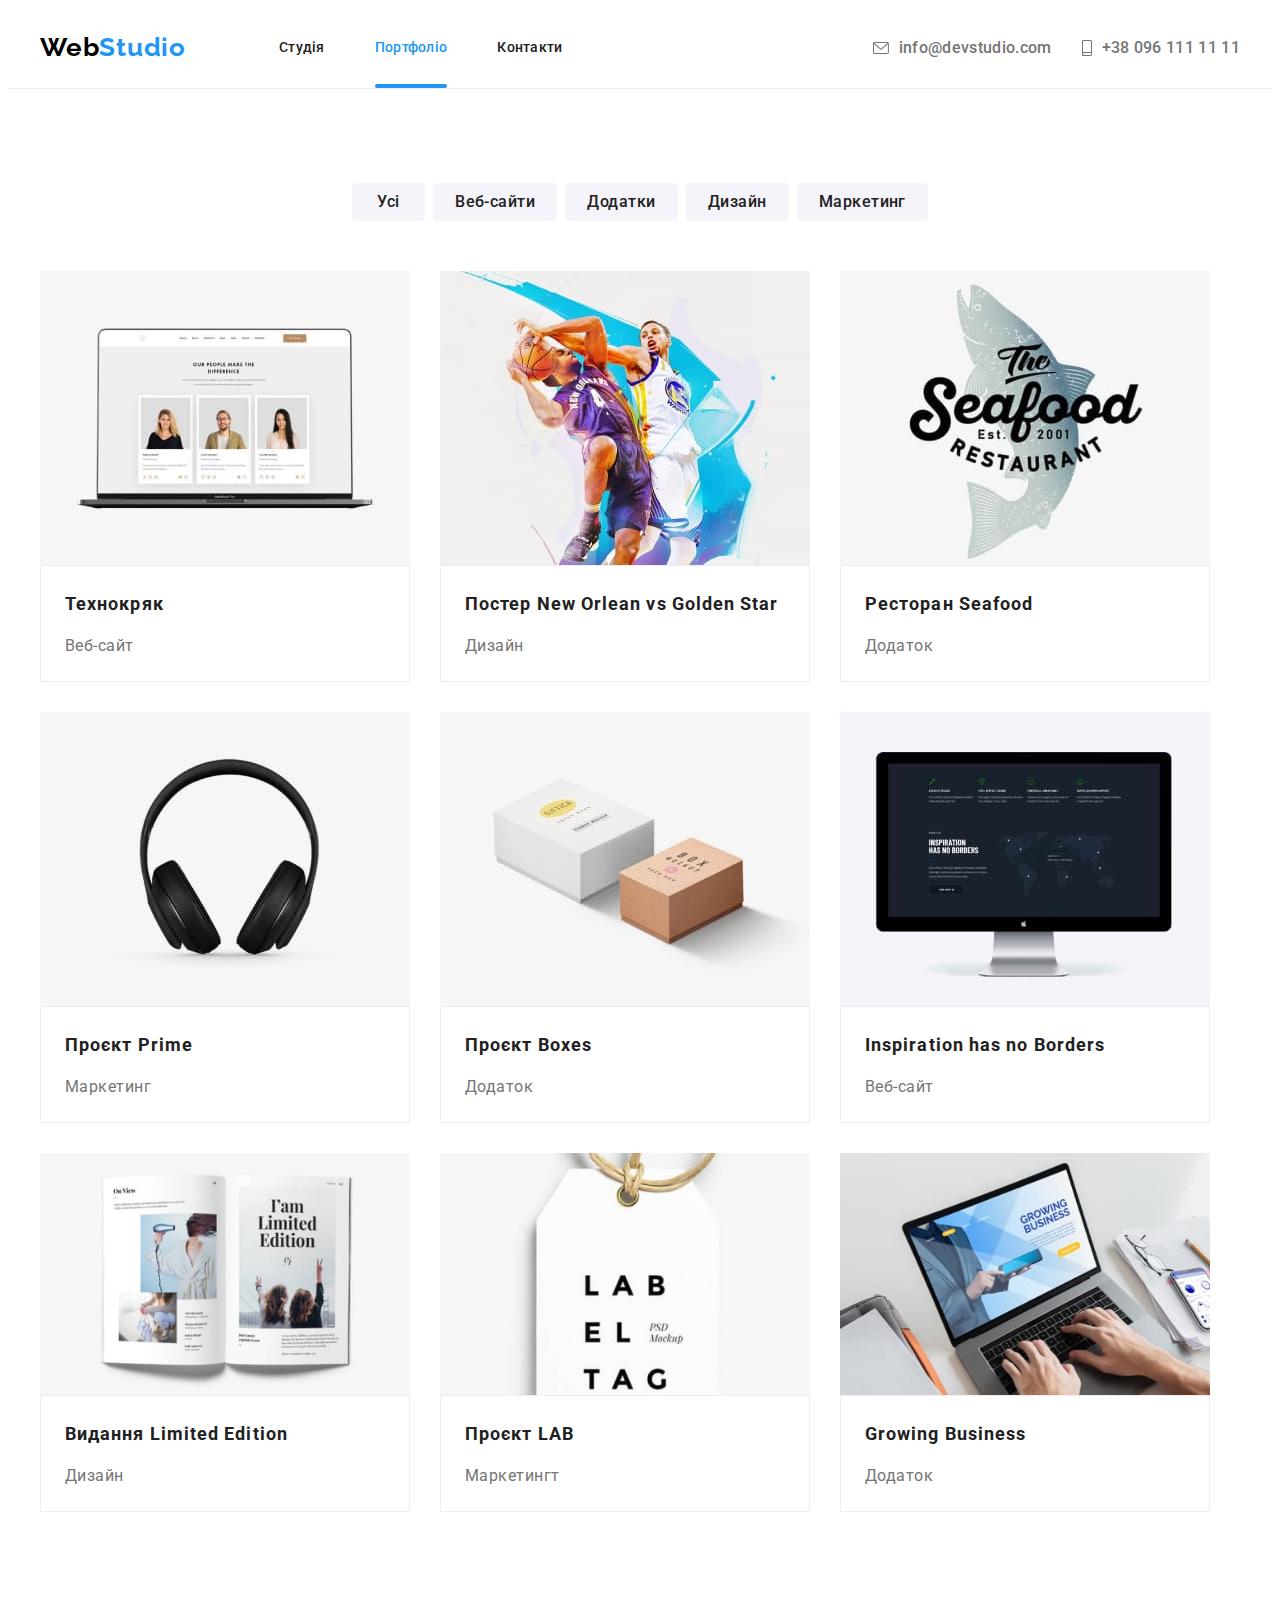
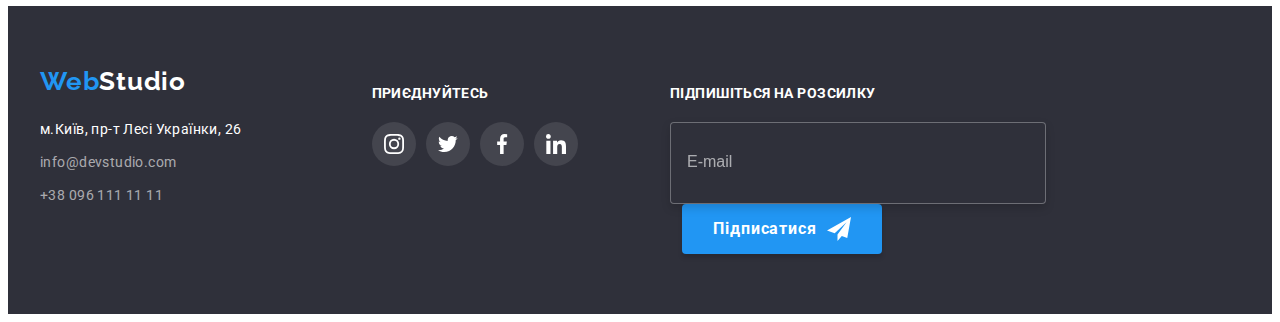
==== commit b8b59c47: "icon" ====
--- a/portfolio.html
+++ b/portfolio.html
@@ -98,14 +98,14 @@
                   href="mailto:info@devstudio.com"
                   class="link header__contact--mail"
                 >
-                  <svg class="header__icon" width="14" height="12">
+                  <svg class="header__icon mail">
                     <use href="./images/icons.svg#icon-envelope"></use></svg
                   >info@devstudio.com
                 </a>
               </li>
               <li class="header__items">
                 <a href="tel:+380961111111" class="link header__contact--tel">
-                  <svg class="header__icon" width="12" height="14">
+                  <svg class="header__icon tel">
                     <use href="./images/icons.svg#icon-smartphone"></use>
                   </svg>
                   +38 096 111 11 11
--- a/css/portfolio.min.css
+++ b/css/portfolio.min.css
@@ -1 +1 @@
-body{font-family:"Roboto",sans-serif;background-color:#fff;color:#212121;font-size:14px;letter-spacing:.03em}.list{list-style:none}.link{padding-left:0;text-decoration:none}.container{min-width:320px;padding:0 15px;margin-left:auto;margin-right:auto}@media screen and (min-width: 480px){.container{max-width:480px}}@media screen and (min-width: 768px){.container{max-width:768px}}@media screen and (min-width: 1200px){.container{max-width:1200px}}h1,h2,h3,p,ul{margin:0;padding:0}img{display:block;max-width:100%;height:auto}button{display:block;font-family:inherit;cursor:pointer;border:none;border-radius:4px}.section{padding:94px 0px}@media screen and (max-width: 1199px){.section{padding-top:60px;padding-bottom:60px}}.visually-hidden{position:absolute;width:1px;height:1px;margin:-1px;padding:0;border:0;white-space:nowrap;-webkit-clip-path:inset(100%);clip-path:inset(100%);clip:rect(0 0 0 0);overflow:hidden}.logo{font-family:"Raleway",sans-serif;font-weight:700;font-size:26px;line-height:1.19;letter-spacing:.03em;color:#2196f3}@media screen and (max-width: 1199px){.logo{font-size:24px;line-height:1.16}}.header__logo{display:inline-block;-webkit-box-pack:center;-ms-flex-pack:center;justify-content:center;-webkit-box-align:center;-ms-flex-align:center;align-items:center}@media screen and (min-width: 767px){.header__logo{margin-right:88px}}@media screen and (min-width: 1200px){.header__logo{margin-right:93px}}.header__logo::after{display:-webkit-box;display:-ms-flexbox;display:flex;content:"";width:100%;height:1px;background:#2196f3;-webkit-transform:scale(0);transform:scale(0);-webkit-transform-origin:left;transform-origin:left;-webkit-transition:-webkit-transform 250ms cubic-bezier(0.4, 0, 0.2, 1);transition:-webkit-transform 250ms cubic-bezier(0.4, 0, 0.2, 1);transition:transform 250ms cubic-bezier(0.4, 0, 0.2, 1);transition:transform 250ms cubic-bezier(0.4, 0, 0.2, 1), -webkit-transform 250ms cubic-bezier(0.4, 0, 0.2, 1)}.header__logo:hover::after{-webkit-transform:scale(1);transform:scale(1)}.web{color:#000}.web__footer{color:#2196f3}.footer__logo{margin-bottom:20px;color:#fff;display:inline-block}.footer__logo::after{display:-webkit-box;display:-ms-flexbox;display:flex;content:"";width:100%;height:1px;background:#fff;-webkit-transform:scale(0);transform:scale(0);-webkit-transform-origin:left;transform-origin:left;-webkit-transition:-webkit-transform 250ms cubic-bezier(0.4, 0, 0.2, 1);transition:-webkit-transform 250ms cubic-bezier(0.4, 0, 0.2, 1);transition:transform 250ms cubic-bezier(0.4, 0, 0.2, 1);transition:transform 250ms cubic-bezier(0.4, 0, 0.2, 1), -webkit-transform 250ms cubic-bezier(0.4, 0, 0.2, 1)}.footer__logo:hover::after{-webkit-transform:scale(1);transform:scale(1)}#myBtn{display:none;position:fixed;bottom:10px;right:10px;z-index:1;font-size:18px;border:none;outline:none;background-color:rgba(0,0,0,0);color:#757575;cursor:pointer;padding:15px;border-radius:4px}#myBtn:hover{color:#2196f3}.header{border-bottom:1px solid #ececec}.header__box{height:80px;display:-webkit-box;display:-ms-flexbox;display:flex;-webkit-box-align:center;-ms-flex-align:center;align-items:center;position:relative}@media screen and (max-width: 767px){.header__box{height:60px;-webkit-box-pack:justify;-ms-flex-pack:justify;justify-content:space-between}}@media screen and (max-width: 767px){.header__menu .header__items{margin-bottom:32px}}@media screen and (min-width: 768px){.header__menu{display:-webkit-box;display:-ms-flexbox;display:flex;gap:50px;margin-left:auto;-webkit-box-pack:center;-ms-flex-pack:center;justify-content:center;-webkit-box-align:center;-ms-flex-align:center;align-items:center}}.header__link{position:relative;font-weight:500;font-size:40px;line-height:1.18;letter-spacing:.02em;color:#212121;-webkit-transition:color 250ms cubic-bezier(0.4, 0, 0.2, 1);transition:color 250ms cubic-bezier(0.4, 0, 0.2, 1)}@media screen and (min-width: 768px){.header__link{display:-webkit-box;display:-ms-flexbox;display:flex;-webkit-box-pack:center;-ms-flex-pack:center;justify-content:center;padding-top:32px;padding-bottom:32px;font-size:14px;line-height:1.14}}.header__link:focus,.header__link:hover{color:#2196f3}.header__link--activ{color:#2196f3}.header__link--activ::after{display:-webkit-box;display:-ms-flexbox;display:flex;position:absolute;bottom:0;content:"";width:100%;height:4px;background:#2196f3;border-radius:2px}.header__contact{display:-webkit-box;display:-ms-flexbox;display:flex;font-weight:500;font-size:12px;line-height:1.14;letter-spacing:.02em}@media screen and (max-width: 767px){.header__contact{display:-webkit-box;display:-ms-flexbox;display:flex;-webkit-box-orient:vertical;-webkit-box-direction:reverse;-ms-flex-direction:column-reverse;flex-direction:column-reverse;gap:32px;margin-bottom:64px}}@media screen and (min-width: 768px){.header__contact{display:-webkit-box;display:-ms-flexbox;display:flex;-ms-flex-wrap:wrap;flex-wrap:wrap;gap:10px;margin-left:90px}}@media screen and (min-width: 1200px){.header__contact{gap:30px}}@media screen and (max-width: 767px){.header__contact--tel{font-size:34px;line-height:1.18;color:#2196f3;-webkit-transition:color 250ms cubic-bezier(0.4, 0, 0.2, 1),background-color 250ms cubic-bezier(0.4, 0, 0.2, 1);transition:color 250ms cubic-bezier(0.4, 0, 0.2, 1),background-color 250ms cubic-bezier(0.4, 0, 0.2, 1)}.header__contact--tel:hover,.header__contact--tel:focus{color:#fff;background-color:#2196f3}}@media screen and (min-width: 768px){.header__contact--tel{display:-webkit-box;display:-ms-flexbox;display:flex;-webkit-box-pack:center;-ms-flex-pack:center;justify-content:center;-webkit-box-align:center;-ms-flex-align:center;align-items:center;color:#757575;-webkit-transition:color 250ms cubic-bezier(0.4, 0, 0.2, 1);transition:color 250ms cubic-bezier(0.4, 0, 0.2, 1)}.header__contact--tel:focus,.header__contact--tel:hover{color:#2196f3}}@media screen and (max-width: 767px){.header__contact--mail{font-size:24px;line-height:1.17;color:#757575;-webkit-transition:color 250ms cubic-bezier(0.4, 0, 0.2, 1),background-color 250ms cubic-bezier(0.4, 0, 0.2, 1);transition:color 250ms cubic-bezier(0.4, 0, 0.2, 1),background-color 250ms cubic-bezier(0.4, 0, 0.2, 1)}.header__contact--mail:hover,.header__contact--mail:focus{color:#fff;background-color:#757575}}@media screen and (min-width: 768px){.header__contact--mail{display:-webkit-box;display:-ms-flexbox;display:flex;-webkit-box-pack:center;-ms-flex-pack:center;justify-content:center;-webkit-box-align:center;-ms-flex-align:center;align-items:center;color:#757575;-webkit-transition:color 250ms cubic-bezier(0.4, 0, 0.2, 1);transition:color 250ms cubic-bezier(0.4, 0, 0.2, 1)}.header__contact--mail:focus,.header__contact--mail:hover{color:#2196f3}}.header__icon{-webkit-box-pack:center;-ms-flex-pack:center;justify-content:center;margin-right:10px;-ms-flex-item-align:center;align-self:center;fill:currentColor}@media screen and (max-width: 767px){.header__icon{display:none}}.menu__container{display:-webkit-box;display:-ms-flexbox;display:flex;width:1200px;-webkit-box-pack:justify;-ms-flex-pack:justify;justify-content:space-between;background-color:#fff}@media screen and (max-width: 767px){.menu__container{display:none;position:fixed;z-index:2;top:0;left:0;width:100%;height:100%;padding:48px 40px}.menu__container.js-menu-container{overflow:hidden;display:block;-webkit-transform:translateY(-100%);transform:translateY(-100%);-webkit-transition:-webkit-transform 1250ms cubic-bezier(0.4, 0, 0.2, 1);transition:-webkit-transform 1250ms cubic-bezier(0.4, 0, 0.2, 1);transition:transform 1250ms cubic-bezier(0.4, 0, 0.2, 1);transition:transform 1250ms cubic-bezier(0.4, 0, 0.2, 1), -webkit-transform 1250ms cubic-bezier(0.4, 0, 0.2, 1)}.menu__container.is-open{display:-webkit-box;display:-ms-flexbox;display:flex;overflow:auto;-webkit-box-orient:vertical;-webkit-box-direction:normal;-ms-flex-direction:column;flex-direction:column;-webkit-box-pack:justify;-ms-flex-pack:justify;justify-content:space-between;-webkit-transform:translateY(0%);transform:translateY(0%)}}.button__icon{fill:currentColor}.button__menu{position:relative;display:-webkit-inline-box;display:-ms-inline-flexbox;display:inline-flex;background-color:#fff;color:#212121;-webkit-transition:color 250ms cubic-bezier(0.4, 0, 0.2, 1);transition:color 250ms cubic-bezier(0.4, 0, 0.2, 1)}.button__menu:focus,.button__menu:hover{color:#2196f3}.button__menu--close{position:absolute;top:10px;right:15px}@media screen and (min-width: 768px){.button__menu{display:none}}@media screen and (min-width: 768px){.menu__contact{display:-webkit-box;display:-ms-flexbox;display:flex;-webkit-box-align:center;-ms-flex-align:center;align-items:center}}.menu__social{display:none}@media screen and (max-width: 767px){.menu__social{display:-webkit-box;display:-ms-flexbox;display:flex;-ms-flex-wrap:wrap;flex-wrap:wrap;gap:10px;font-weight:500;font-size:18px;line-height:1.22;letter-spacing:.02em}}.menu__social--link{color:#2196f3;-webkit-transition:color 250ms cubic-bezier(0.4, 0, 0.2, 1),background-color 250ms cubic-bezier(0.4, 0, 0.2, 1);transition:color 250ms cubic-bezier(0.4, 0, 0.2, 1),background-color 250ms cubic-bezier(0.4, 0, 0.2, 1)}.menu__social--link:hover,.menu__social--link:focus{color:#fff;background-color:#2196f3}.line{color:rgba(33,33,33,.2)}.project{display:-webkit-box;display:-ms-flexbox;display:flex;-ms-flex-wrap:wrap;flex-wrap:wrap;gap:8px;-webkit-box-pack:center;-ms-flex-pack:center;justify-content:center;margin-bottom:50px}@media screen and (max-width: 767px){.project{max-width:326px;row-gap:15px;-webkit-box-pack:left;-ms-flex-pack:left;justify-content:left;margin-bottom:40px}}.project__button{min-width:73px;padding:6px 22px;font-weight:500;font-size:16px;line-height:1.62;letter-spacing:.03em;text-align:center;color:#212121;background-color:#f5f4fa;-webkit-box-shadow:none;box-shadow:none;-webkit-transition:background-color 250ms cubic-bezier(0.4, 0, 0.2, 1),color 250ms cubic-bezier(0.4, 0, 0.2, 1),-webkit-box-shadow 250ms cubic-bezier(0.4, 0, 0.2, 1);transition:background-color 250ms cubic-bezier(0.4, 0, 0.2, 1),color 250ms cubic-bezier(0.4, 0, 0.2, 1),-webkit-box-shadow 250ms cubic-bezier(0.4, 0, 0.2, 1);transition:background-color 250ms cubic-bezier(0.4, 0, 0.2, 1),color 250ms cubic-bezier(0.4, 0, 0.2, 1),box-shadow 250ms cubic-bezier(0.4, 0, 0.2, 1);transition:background-color 250ms cubic-bezier(0.4, 0, 0.2, 1),color 250ms cubic-bezier(0.4, 0, 0.2, 1),box-shadow 250ms cubic-bezier(0.4, 0, 0.2, 1),-webkit-box-shadow 250ms cubic-bezier(0.4, 0, 0.2, 1)}.project__button:hover,.project__button:focus{color:#fff;background-color:#2196f3;-webkit-box-shadow:0px 3px 1px rgba(0,0,0,.1),0px 1px 2px rgba(0,0,0,.08),0px 2px 2px rgba(0,0,0,.12);box-shadow:0px 3px 1px rgba(0,0,0,.1),0px 1px 2px rgba(0,0,0,.08),0px 2px 2px rgba(0,0,0,.12)}@media screen and (min-width: 768px){.project__bloc{display:-webkit-box;display:-ms-flexbox;display:flex;-ms-flex-wrap:wrap;flex-wrap:wrap;gap:30px}}.card{width:370px}@media screen and (max-width: 767px){.card{width:100%}.card:not(:last-child){margin-bottom:30px}}@media screen and (max-width: 1199px){.card{-ms-flex-preferred-size:calc((100% - 30px)/2);flex-basis:calc((100% - 30px)/2)}}.card__link{display:block;-webkit-box-shadow:none;box-shadow:none;-webkit-transition:-webkit-box-shadow 250ms cubic-bezier(0.4, 0, 0.2, 1);transition:-webkit-box-shadow 250ms cubic-bezier(0.4, 0, 0.2, 1);transition:box-shadow 250ms cubic-bezier(0.4, 0, 0.2, 1);transition:box-shadow 250ms cubic-bezier(0.4, 0, 0.2, 1), -webkit-box-shadow 250ms cubic-bezier(0.4, 0, 0.2, 1)}.card__link:hover,.card__link:focus{-webkit-box-shadow:0px 1px 1px rgba(0,0,0,.12),0px 4px 4px rgba(0,0,0,.06),1px 4px 6px rgba(0,0,0,.16);box-shadow:0px 1px 1px rgba(0,0,0,.12),0px 4px 4px rgba(0,0,0,.06),1px 4px 6px rgba(0,0,0,.16)}.card__bloc{padding:20px 24px;border:1px solid #eee}@media screen and (max-width: 1199px)and (min-width: 768px){.card__bloc--height{padding-bottom:56px}}.card__title{margin-bottom:9px;font-weight:700;font-size:18px;line-height:2;letter-spacing:.06em;color:#212121}.card__text{font-size:16px;line-height:1.88;letter-spacing:.03em;color:#757575}.card__thumb{position:relative;overflow:hidden}.overlay{position:absolute;width:100%;height:100%;bottom:0;-webkit-transform:translateY(101%);transform:translateY(101%);-webkit-transition:-webkit-transform 250ms cubic-bezier(0.4, 0, 0.2, 1);transition:-webkit-transform 250ms cubic-bezier(0.4, 0, 0.2, 1);transition:transform 250ms cubic-bezier(0.4, 0, 0.2, 1);transition:transform 250ms cubic-bezier(0.4, 0, 0.2, 1), -webkit-transform 250ms cubic-bezier(0.4, 0, 0.2, 1);background-color:rgba(33,150,243,.9)}.card__link:hover .overlay,.card__link:focus .overlay{-webkit-transform:translateY(0%);transform:translateY(0%)}.overlay__text{padding:63px 24px;font-size:18px;line-height:1.56;letter-spacing:.03em;color:#fff}@media screen and (max-width: 1199px){.overlay__text{padding:49px 24px 77px 24px}}@media screen and (max-width: 767px){.overlay__text{padding:77px 24px}}@media screen and (max-width: 479px){.overlay__text{padding:24px 24px}}.social{display:-webkit-box;display:-ms-flexbox;display:flex;gap:10px;-webkit-box-pack:center;-ms-flex-pack:center;justify-content:center}.social__button{width:44px;height:44px;background-color:#fff;color:#afb1b8;border-radius:50%;display:-webkit-box;display:-ms-flexbox;display:flex;-webkit-box-align:center;-ms-flex-align:center;align-items:center;-webkit-box-pack:center;-ms-flex-pack:center;justify-content:center;-webkit-transition:background-color 250ms cubic-bezier(0.4, 0, 0.2, 1),color 250ms cubic-bezier(0.4, 0, 0.2, 1);transition:background-color 250ms cubic-bezier(0.4, 0, 0.2, 1),color 250ms cubic-bezier(0.4, 0, 0.2, 1)}.social__button:hover,.social__button:focus{background-color:#2196f3;color:#fff;outline:none}.social__button--footer{color:#fff;background:rgba(255,255,255,.1)}.social__icon{fill:currentColor;width:20px;height:20px}.footer{background-color:#2f303a;padding:60px 0}@media screen and (max-width: 1199px){.footer{text-align:center}}.footer-container{display:-webkit-box;display:-ms-flexbox;display:flex;-ms-flex-wrap:wrap;flex-wrap:wrap;gap:60px;-webkit-box-pack:center;-ms-flex-pack:center;justify-content:center}@media screen and (min-width: 1200px){.footer-container{-webkit-box-align:baseline;-ms-flex-align:baseline;align-items:baseline}}@media screen and (min-width: 768px){.footer__main{padding-right:165px}}@media screen and (min-width: 1200px){.footer__main{padding-right:70px}}.contact{font-style:normal;font-size:14px;line-height:1.71;letter-spacing:.03em;-webkit-transition:color 250ms cubic-bezier(0.4, 0, 0.2, 1);transition:color 250ms cubic-bezier(0.4, 0, 0.2, 1)}.contact__item:not(:last-child){margin-bottom:9px}@media screen and (max-width: 1199px){.contact__item:not(:last-child){margin-bottom:8px}}.contact--address{color:#fff}.contact--address:hover,.contact--address:focus{color:#2196f3}.contact--link{color:rgba(255,255,255,.6)}.contact--link:hover,.contact--link:focus{color:#2196f3}.footer__text{margin-bottom:20px;font-weight:700;line-height:1.14;text-transform:uppercase;color:#fff}@media screen and (min-width: 1200px){.footer__input{margin-left:auto}}@media screen and (min-width: 1200px){.footer-form{display:-webkit-box;display:-ms-flexbox;display:flex;-ms-flex-wrap:wrap;flex-wrap:wrap;-webkit-box-pack:justify;-ms-flex-pack:justify;justify-content:space-between;-webkit-box-align:center;-ms-flex-align:center;align-items:center;width:570px}}@media screen and (max-width: 1199px){.footer-form{max-width:450px}}.footer-form__input{height:50px;width:358px;padding:15px 0 15px 16px;border:1px solid rgba(255,255,255,.3);border-radius:4px;-webkit-filter:drop-shadow(0px 4px 4px rgba(0, 0, 0, 0.15));filter:drop-shadow(0px 4px 4px rgba(0, 0, 0, 0.15));background-color:#2f303a;color:rgba(255,255,255,.6)}@media screen and (min-width: 480px)and (max-width: 1199px){.footer-form__input{width:450px;margin-bottom:20px}}@media screen and (max-width: 479px){.footer-form__input{margin-bottom:20px;width:calc(100vw - 30px)}}.footer-form__input::-webkit-input-placeholder{font-family:inherit;font-size:16px;line-height:1.25;color:rgba(255,255,255,.6)}.footer-form__input::-moz-placeholder{font-family:inherit;font-size:16px;line-height:1.25;color:rgba(255,255,255,.6)}.footer-form__input:-ms-input-placeholder{font-family:inherit;font-size:16px;line-height:1.25;color:rgba(255,255,255,.6)}.footer-form__input::-ms-input-placeholder{font-family:inherit;font-size:16px;line-height:1.25;color:rgba(255,255,255,.6)}.footer-form__input::placeholder{font-family:inherit;font-size:16px;line-height:1.25;color:rgba(255,255,255,.6)}.footer-form__button{display:-webkit-box;display:-ms-flexbox;display:flex;-webkit-box-pack:center;-ms-flex-pack:center;justify-content:center;-webkit-box-align:center;-ms-flex-align:center;align-items:center;width:200px;height:50px;padding:0;margin:0 auto;font-weight:700;font-size:16px;line-height:1.88;letter-spacing:.06em;color:#fff;background-color:#2196f3;border-radius:4px;-webkit-box-shadow:0px 4px 4px rgba(0,0,0,.15);box-shadow:0px 4px 4px rgba(0,0,0,.15);-webkit-transition:background-color 250ms cubic-bezier(0.4, 0, 0.2, 1);transition:background-color 250ms cubic-bezier(0.4, 0, 0.2, 1)}@media screen and (min-width: 1200px){.footer-form__button{margin-left:12px;margin-right:0}}.footer-form__button:hover,.footer-form__button:focus{background-color:#188ce8}.footer-form__icon{width:24px;height:24px;margin-left:10px}/*# sourceMappingURL=portfolio.min.css.map */+body{font-family:"Roboto",sans-serif;background-color:#fff;color:#212121;font-size:14px;letter-spacing:.03em}.list{list-style:none}.link{padding-left:0;text-decoration:none}.container{min-width:320px;padding:0 15px;margin-left:auto;margin-right:auto}@media screen and (min-width: 480px){.container{max-width:480px}}@media screen and (min-width: 768px){.container{max-width:768px}}@media screen and (min-width: 1200px){.container{max-width:1200px}}h1,h2,h3,p,ul{margin:0;padding:0}img{display:block;max-width:100%;height:auto}button{display:block;font-family:inherit;cursor:pointer;border:none;border-radius:4px}.section{padding:94px 0px}@media screen and (max-width: 1199px){.section{padding-top:60px;padding-bottom:60px}}.visually-hidden{position:absolute;width:1px;height:1px;margin:-1px;padding:0;border:0;white-space:nowrap;-webkit-clip-path:inset(100%);clip-path:inset(100%);clip:rect(0 0 0 0);overflow:hidden}.logo{font-family:"Raleway",sans-serif;font-weight:700;font-size:26px;line-height:1.19;letter-spacing:.03em;color:#2196f3}@media screen and (max-width: 1199px){.logo{font-size:24px;line-height:1.16}}.header__logo{display:inline-block;-webkit-box-pack:center;-ms-flex-pack:center;justify-content:center;-webkit-box-align:center;-ms-flex-align:center;align-items:center}@media screen and (min-width: 767px){.header__logo{margin-right:88px}}@media screen and (min-width: 1200px){.header__logo{margin-right:93px}}.header__logo::after{display:-webkit-box;display:-ms-flexbox;display:flex;content:"";width:100%;height:1px;background:#2196f3;-webkit-transform:scale(0);transform:scale(0);-webkit-transform-origin:left;transform-origin:left;-webkit-transition:-webkit-transform 250ms cubic-bezier(0.4, 0, 0.2, 1);transition:-webkit-transform 250ms cubic-bezier(0.4, 0, 0.2, 1);transition:transform 250ms cubic-bezier(0.4, 0, 0.2, 1);transition:transform 250ms cubic-bezier(0.4, 0, 0.2, 1), -webkit-transform 250ms cubic-bezier(0.4, 0, 0.2, 1)}.header__logo:hover::after{-webkit-transform:scale(1);transform:scale(1)}.web{color:#000}.web__footer{color:#2196f3}.footer__logo{margin-bottom:20px;color:#fff;display:inline-block}.footer__logo::after{display:-webkit-box;display:-ms-flexbox;display:flex;content:"";width:100%;height:1px;background:#fff;-webkit-transform:scale(0);transform:scale(0);-webkit-transform-origin:left;transform-origin:left;-webkit-transition:-webkit-transform 250ms cubic-bezier(0.4, 0, 0.2, 1);transition:-webkit-transform 250ms cubic-bezier(0.4, 0, 0.2, 1);transition:transform 250ms cubic-bezier(0.4, 0, 0.2, 1);transition:transform 250ms cubic-bezier(0.4, 0, 0.2, 1), -webkit-transform 250ms cubic-bezier(0.4, 0, 0.2, 1)}.footer__logo:hover::after{-webkit-transform:scale(1);transform:scale(1)}#myBtn{display:none;position:fixed;bottom:10px;right:10px;z-index:1;font-size:18px;border:none;outline:none;background-color:rgba(0,0,0,0);color:#757575;cursor:pointer;padding:15px;border-radius:4px}#myBtn:hover{color:#2196f3}.header{border-bottom:1px solid #ececec}.header__box{height:80px;display:-webkit-box;display:-ms-flexbox;display:flex;-webkit-box-align:center;-ms-flex-align:center;align-items:center;position:relative}@media screen and (max-width: 767px){.header__box{height:60px;-webkit-box-pack:justify;-ms-flex-pack:justify;justify-content:space-between}}@media screen and (max-width: 767px){.header__menu .header__items{margin-bottom:32px}}@media screen and (min-width: 768px){.header__menu{display:-webkit-box;display:-ms-flexbox;display:flex;gap:50px;margin-left:auto;-webkit-box-pack:center;-ms-flex-pack:center;justify-content:center;-webkit-box-align:center;-ms-flex-align:center;align-items:center}}.header__link{position:relative;font-weight:500;font-size:40px;line-height:1.18;letter-spacing:.02em;color:#212121;-webkit-transition:color 250ms cubic-bezier(0.4, 0, 0.2, 1);transition:color 250ms cubic-bezier(0.4, 0, 0.2, 1)}@media screen and (min-width: 768px){.header__link{display:-webkit-box;display:-ms-flexbox;display:flex;-webkit-box-pack:center;-ms-flex-pack:center;justify-content:center;padding-top:32px;padding-bottom:32px;font-size:14px;line-height:1.14}}.header__link:focus,.header__link:hover{color:#2196f3}.header__link--activ{color:#2196f3}.header__link--activ::after{display:-webkit-box;display:-ms-flexbox;display:flex;position:absolute;bottom:0;content:"";width:100%;height:4px;background:#2196f3;border-radius:2px}.header__contact{display:-webkit-box;display:-ms-flexbox;display:flex;font-weight:500;line-height:1.14;letter-spacing:.02em}@media screen and (max-width: 767px){.header__contact{-webkit-box-orient:vertical;-webkit-box-direction:reverse;-ms-flex-direction:column-reverse;flex-direction:column-reverse;gap:32px;margin-bottom:64px}}@media screen and (min-width: 768px){.header__contact{-ms-flex-wrap:wrap;flex-wrap:wrap;gap:10px;margin-left:90px;font-size:12px}}@media screen and (min-width: 1200px){.header__contact{gap:30px;font-size:16px}}@media screen and (max-width: 767px){.header__contact--tel{font-size:34px;line-height:1.18;color:#2196f3;-webkit-transition:color 250ms cubic-bezier(0.4, 0, 0.2, 1),background-color 250ms cubic-bezier(0.4, 0, 0.2, 1);transition:color 250ms cubic-bezier(0.4, 0, 0.2, 1),background-color 250ms cubic-bezier(0.4, 0, 0.2, 1)}.header__contact--tel:hover,.header__contact--tel:focus{color:#fff;background-color:#2196f3}}@media screen and (min-width: 768px){.header__contact--tel{display:-webkit-box;display:-ms-flexbox;display:flex;-webkit-box-pack:center;-ms-flex-pack:center;justify-content:center;-webkit-box-align:center;-ms-flex-align:center;align-items:center;color:#757575;-webkit-transition:color 250ms cubic-bezier(0.4, 0, 0.2, 1);transition:color 250ms cubic-bezier(0.4, 0, 0.2, 1)}.header__contact--tel:focus,.header__contact--tel:hover{color:#2196f3}}@media screen and (max-width: 767px){.header__contact--mail{font-size:24px;line-height:1.17;color:#757575;-webkit-transition:color 250ms cubic-bezier(0.4, 0, 0.2, 1),background-color 250ms cubic-bezier(0.4, 0, 0.2, 1);transition:color 250ms cubic-bezier(0.4, 0, 0.2, 1),background-color 250ms cubic-bezier(0.4, 0, 0.2, 1)}.header__contact--mail:hover,.header__contact--mail:focus{color:#fff;background-color:#757575}}@media screen and (min-width: 768px){.header__contact--mail{display:-webkit-box;display:-ms-flexbox;display:flex;-webkit-box-pack:center;-ms-flex-pack:center;justify-content:center;-webkit-box-align:center;-ms-flex-align:center;align-items:center;color:#757575;-webkit-transition:color 250ms cubic-bezier(0.4, 0, 0.2, 1);transition:color 250ms cubic-bezier(0.4, 0, 0.2, 1)}.header__contact--mail:focus,.header__contact--mail:hover{color:#2196f3}}.header__icon{-webkit-box-pack:center;-ms-flex-pack:center;justify-content:center;margin-right:10px;-ms-flex-item-align:center;align-self:center;fill:currentColor}@media screen and (max-width: 767px){.header__icon{display:none}}@media screen and (min-width: 768px){.header__icon.mail{width:14px;height:10px}}@media screen and (min-width: 1200px){.header__icon.mail{width:16px;height:12px}}@media screen and (min-width: 768px){.header__icon.tel{width:10px;height:14px}}@media screen and (min-width: 1200px){.header__icon.tel{width:10px;height:16px}}.menu__container{display:-webkit-box;display:-ms-flexbox;display:flex;width:1200px;-webkit-box-pack:justify;-ms-flex-pack:justify;justify-content:space-between;background-color:#fff}@media screen and (max-width: 767px){.menu__container{display:none;position:fixed;z-index:2;top:0;left:0;width:100%;height:100%;padding:48px 40px}.menu__container.js-menu-container{overflow:hidden;display:block;-webkit-transform:translateY(-100%);transform:translateY(-100%);-webkit-transition:-webkit-transform 1250ms cubic-bezier(0.4, 0, 0.2, 1);transition:-webkit-transform 1250ms cubic-bezier(0.4, 0, 0.2, 1);transition:transform 1250ms cubic-bezier(0.4, 0, 0.2, 1);transition:transform 1250ms cubic-bezier(0.4, 0, 0.2, 1), -webkit-transform 1250ms cubic-bezier(0.4, 0, 0.2, 1)}.menu__container.is-open{display:-webkit-box;display:-ms-flexbox;display:flex;overflow:auto;-webkit-box-orient:vertical;-webkit-box-direction:normal;-ms-flex-direction:column;flex-direction:column;-webkit-box-pack:justify;-ms-flex-pack:justify;justify-content:space-between;-webkit-transform:translateY(0%);transform:translateY(0%)}}.button__icon{fill:currentColor}.button__menu{position:relative;display:-webkit-inline-box;display:-ms-inline-flexbox;display:inline-flex;background-color:#fff;color:#212121;-webkit-transition:color 250ms cubic-bezier(0.4, 0, 0.2, 1);transition:color 250ms cubic-bezier(0.4, 0, 0.2, 1)}.button__menu:focus,.button__menu:hover{color:#2196f3}.button__menu--close{position:absolute;top:10px;right:15px}@media screen and (min-width: 768px){.button__menu{display:none}}@media screen and (min-width: 768px){.menu__contact{display:-webkit-box;display:-ms-flexbox;display:flex;-webkit-box-align:center;-ms-flex-align:center;align-items:center}}.menu__social{display:none}@media screen and (max-width: 767px){.menu__social{display:-webkit-box;display:-ms-flexbox;display:flex;-ms-flex-wrap:wrap;flex-wrap:wrap;gap:10px;font-weight:500;font-size:18px;line-height:1.22;letter-spacing:.02em}}.menu__social--link{color:#2196f3;-webkit-transition:color 250ms cubic-bezier(0.4, 0, 0.2, 1),background-color 250ms cubic-bezier(0.4, 0, 0.2, 1);transition:color 250ms cubic-bezier(0.4, 0, 0.2, 1),background-color 250ms cubic-bezier(0.4, 0, 0.2, 1)}.menu__social--link:hover,.menu__social--link:focus{color:#fff;background-color:#2196f3}.line{color:rgba(33,33,33,.2)}.project{display:-webkit-box;display:-ms-flexbox;display:flex;-ms-flex-wrap:wrap;flex-wrap:wrap;gap:8px;-webkit-box-pack:center;-ms-flex-pack:center;justify-content:center;margin-bottom:50px}@media screen and (max-width: 767px){.project{max-width:326px;row-gap:15px;-webkit-box-pack:left;-ms-flex-pack:left;justify-content:left;margin-bottom:40px}}.project__button{min-width:73px;padding:6px 22px;font-weight:500;font-size:16px;line-height:1.62;letter-spacing:.03em;text-align:center;color:#212121;background-color:#f5f4fa;-webkit-box-shadow:none;box-shadow:none;-webkit-transition:background-color 250ms cubic-bezier(0.4, 0, 0.2, 1),color 250ms cubic-bezier(0.4, 0, 0.2, 1),-webkit-box-shadow 250ms cubic-bezier(0.4, 0, 0.2, 1);transition:background-color 250ms cubic-bezier(0.4, 0, 0.2, 1),color 250ms cubic-bezier(0.4, 0, 0.2, 1),-webkit-box-shadow 250ms cubic-bezier(0.4, 0, 0.2, 1);transition:background-color 250ms cubic-bezier(0.4, 0, 0.2, 1),color 250ms cubic-bezier(0.4, 0, 0.2, 1),box-shadow 250ms cubic-bezier(0.4, 0, 0.2, 1);transition:background-color 250ms cubic-bezier(0.4, 0, 0.2, 1),color 250ms cubic-bezier(0.4, 0, 0.2, 1),box-shadow 250ms cubic-bezier(0.4, 0, 0.2, 1),-webkit-box-shadow 250ms cubic-bezier(0.4, 0, 0.2, 1)}.project__button:hover,.project__button:focus{color:#fff;background-color:#2196f3;-webkit-box-shadow:0px 3px 1px rgba(0,0,0,.1),0px 1px 2px rgba(0,0,0,.08),0px 2px 2px rgba(0,0,0,.12);box-shadow:0px 3px 1px rgba(0,0,0,.1),0px 1px 2px rgba(0,0,0,.08),0px 2px 2px rgba(0,0,0,.12)}@media screen and (min-width: 768px){.project__bloc{display:-webkit-box;display:-ms-flexbox;display:flex;-ms-flex-wrap:wrap;flex-wrap:wrap;gap:30px}}.card{width:370px}@media screen and (max-width: 767px){.card{width:100%}.card:not(:last-child){margin-bottom:30px}}@media screen and (max-width: 1199px){.card{-ms-flex-preferred-size:calc((100% - 30px)/2);flex-basis:calc((100% - 30px)/2)}}.card__link{display:block;-webkit-box-shadow:none;box-shadow:none;-webkit-transition:-webkit-box-shadow 250ms cubic-bezier(0.4, 0, 0.2, 1);transition:-webkit-box-shadow 250ms cubic-bezier(0.4, 0, 0.2, 1);transition:box-shadow 250ms cubic-bezier(0.4, 0, 0.2, 1);transition:box-shadow 250ms cubic-bezier(0.4, 0, 0.2, 1), -webkit-box-shadow 250ms cubic-bezier(0.4, 0, 0.2, 1)}.card__link:hover,.card__link:focus{-webkit-box-shadow:0px 1px 1px rgba(0,0,0,.12),0px 4px 4px rgba(0,0,0,.06),1px 4px 6px rgba(0,0,0,.16);box-shadow:0px 1px 1px rgba(0,0,0,.12),0px 4px 4px rgba(0,0,0,.06),1px 4px 6px rgba(0,0,0,.16)}.card__bloc{padding:20px 24px;border:1px solid #eee}@media screen and (max-width: 1199px)and (min-width: 768px){.card__bloc--height{padding-bottom:56px}}.card__title{margin-bottom:9px;font-weight:700;font-size:18px;line-height:2;letter-spacing:.06em;color:#212121}.card__text{font-size:16px;line-height:1.88;letter-spacing:.03em;color:#757575}.card__thumb{position:relative;overflow:hidden}.overlay{position:absolute;width:100%;height:100%;bottom:0;-webkit-transform:translateY(101%);transform:translateY(101%);-webkit-transition:-webkit-transform 250ms cubic-bezier(0.4, 0, 0.2, 1);transition:-webkit-transform 250ms cubic-bezier(0.4, 0, 0.2, 1);transition:transform 250ms cubic-bezier(0.4, 0, 0.2, 1);transition:transform 250ms cubic-bezier(0.4, 0, 0.2, 1), -webkit-transform 250ms cubic-bezier(0.4, 0, 0.2, 1);background-color:rgba(33,150,243,.9)}.card__link:hover .overlay,.card__link:focus .overlay{-webkit-transform:translateY(0%);transform:translateY(0%)}.overlay__text{padding:63px 24px;font-size:18px;line-height:1.56;letter-spacing:.03em;color:#fff}@media screen and (max-width: 1199px){.overlay__text{padding:49px 24px 77px 24px}}@media screen and (max-width: 767px){.overlay__text{padding:77px 24px}}@media screen and (max-width: 479px){.overlay__text{padding:24px 24px}}.social{display:-webkit-box;display:-ms-flexbox;display:flex;gap:10px;-webkit-box-pack:center;-ms-flex-pack:center;justify-content:center}.social__button{width:44px;height:44px;background-color:#fff;color:#afb1b8;border-radius:50%;display:-webkit-box;display:-ms-flexbox;display:flex;-webkit-box-align:center;-ms-flex-align:center;align-items:center;-webkit-box-pack:center;-ms-flex-pack:center;justify-content:center;-webkit-transition:background-color 250ms cubic-bezier(0.4, 0, 0.2, 1),color 250ms cubic-bezier(0.4, 0, 0.2, 1);transition:background-color 250ms cubic-bezier(0.4, 0, 0.2, 1),color 250ms cubic-bezier(0.4, 0, 0.2, 1)}.social__button:hover,.social__button:focus{background-color:#2196f3;color:#fff;outline:none}.social__button--footer{color:#fff;background:rgba(255,255,255,.1)}.social__icon{fill:currentColor;width:20px;height:20px}.footer{background-color:#2f303a;padding:60px 0}@media screen and (max-width: 1199px){.footer{text-align:center}}.footer-container{display:-webkit-box;display:-ms-flexbox;display:flex;-ms-flex-wrap:wrap;flex-wrap:wrap;gap:60px;-webkit-box-pack:center;-ms-flex-pack:center;justify-content:center}@media screen and (min-width: 1200px){.footer-container{-webkit-box-align:baseline;-ms-flex-align:baseline;align-items:baseline}}@media screen and (min-width: 768px){.footer__main{padding-right:165px}}@media screen and (min-width: 1200px){.footer__main{padding-right:70px}}.contact{font-style:normal;font-size:14px;line-height:1.71;letter-spacing:.03em;-webkit-transition:color 250ms cubic-bezier(0.4, 0, 0.2, 1);transition:color 250ms cubic-bezier(0.4, 0, 0.2, 1)}.contact__item:not(:last-child){margin-bottom:9px}@media screen and (max-width: 1199px){.contact__item:not(:last-child){margin-bottom:8px}}.contact--address{color:#fff}.contact--address:hover,.contact--address:focus{color:#2196f3}.contact--link{color:rgba(255,255,255,.6)}.contact--link:hover,.contact--link:focus{color:#2196f3}.footer__text{margin-bottom:20px;font-weight:700;line-height:1.14;text-transform:uppercase;color:#fff}@media screen and (min-width: 1200px){.footer__input{margin-left:auto}}@media screen and (min-width: 1200px){.footer-form{display:-webkit-box;display:-ms-flexbox;display:flex;-ms-flex-wrap:wrap;flex-wrap:wrap;-webkit-box-pack:justify;-ms-flex-pack:justify;justify-content:space-between;-webkit-box-align:center;-ms-flex-align:center;align-items:center;width:570px}}@media screen and (max-width: 1199px){.footer-form{max-width:450px}}.footer-form__input{height:50px;width:358px;padding:15px 0 15px 16px;border:1px solid rgba(255,255,255,.3);border-radius:4px;-webkit-filter:drop-shadow(0px 4px 4px rgba(0, 0, 0, 0.15));filter:drop-shadow(0px 4px 4px rgba(0, 0, 0, 0.15));background-color:#2f303a;color:rgba(255,255,255,.6)}@media screen and (min-width: 480px)and (max-width: 1199px){.footer-form__input{width:450px;margin-bottom:20px}}@media screen and (max-width: 479px){.footer-form__input{margin-bottom:20px;width:calc(100vw - 30px)}}.footer-form__input::-webkit-input-placeholder{font-family:inherit;font-size:16px;line-height:1.25;color:rgba(255,255,255,.6)}.footer-form__input::-moz-placeholder{font-family:inherit;font-size:16px;line-height:1.25;color:rgba(255,255,255,.6)}.footer-form__input:-ms-input-placeholder{font-family:inherit;font-size:16px;line-height:1.25;color:rgba(255,255,255,.6)}.footer-form__input::-ms-input-placeholder{font-family:inherit;font-size:16px;line-height:1.25;color:rgba(255,255,255,.6)}.footer-form__input::placeholder{font-family:inherit;font-size:16px;line-height:1.25;color:rgba(255,255,255,.6)}.footer-form__button{display:-webkit-box;display:-ms-flexbox;display:flex;-webkit-box-pack:center;-ms-flex-pack:center;justify-content:center;-webkit-box-align:center;-ms-flex-align:center;align-items:center;width:200px;height:50px;padding:0;margin:0 auto;font-weight:700;font-size:16px;line-height:1.88;letter-spacing:.06em;color:#fff;background-color:#2196f3;border-radius:4px;-webkit-box-shadow:0px 4px 4px rgba(0,0,0,.15);box-shadow:0px 4px 4px rgba(0,0,0,.15);-webkit-transition:background-color 250ms cubic-bezier(0.4, 0, 0.2, 1);transition:background-color 250ms cubic-bezier(0.4, 0, 0.2, 1)}@media screen and (min-width: 1200px){.footer-form__button{margin-left:12px;margin-right:0}}.footer-form__button:hover,.footer-form__button:focus{background-color:#188ce8}.footer-form__icon{width:24px;height:24px;margin-left:10px}/*# sourceMappingURL=portfolio.min.css.map */